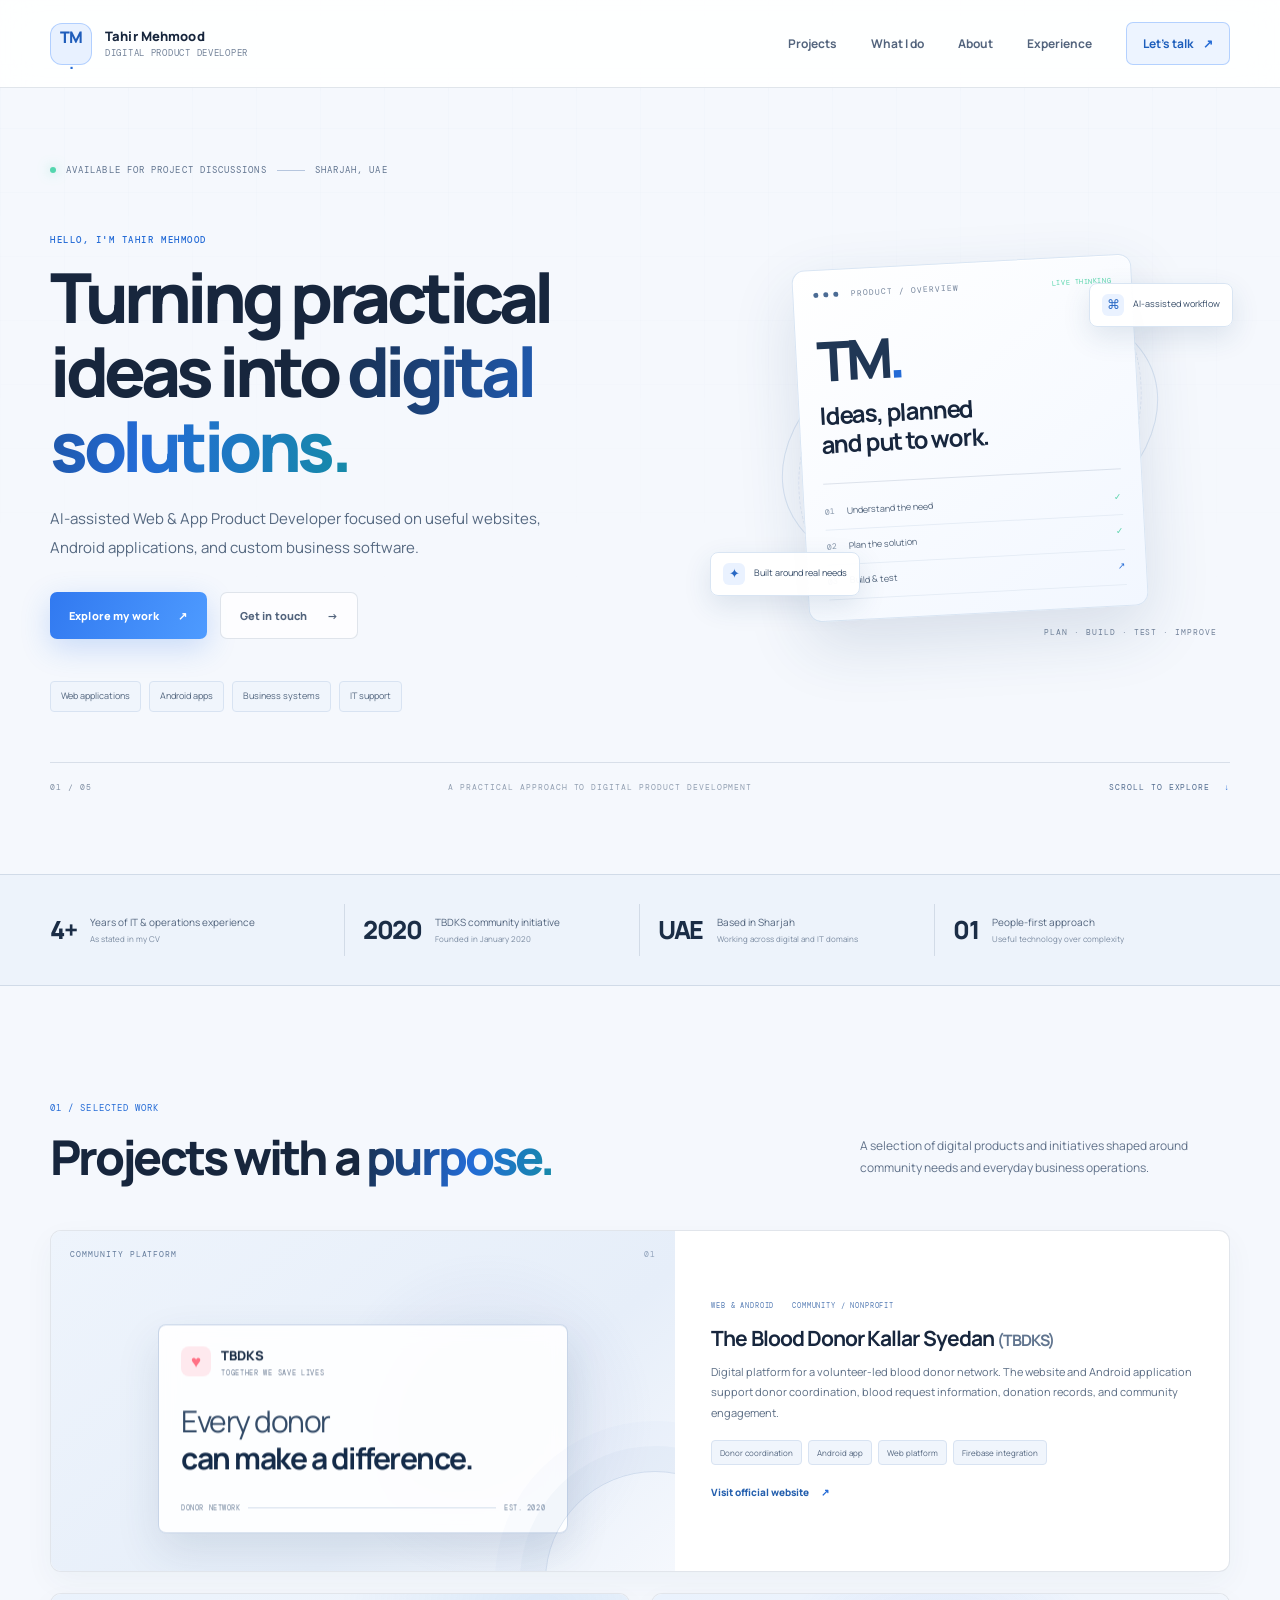
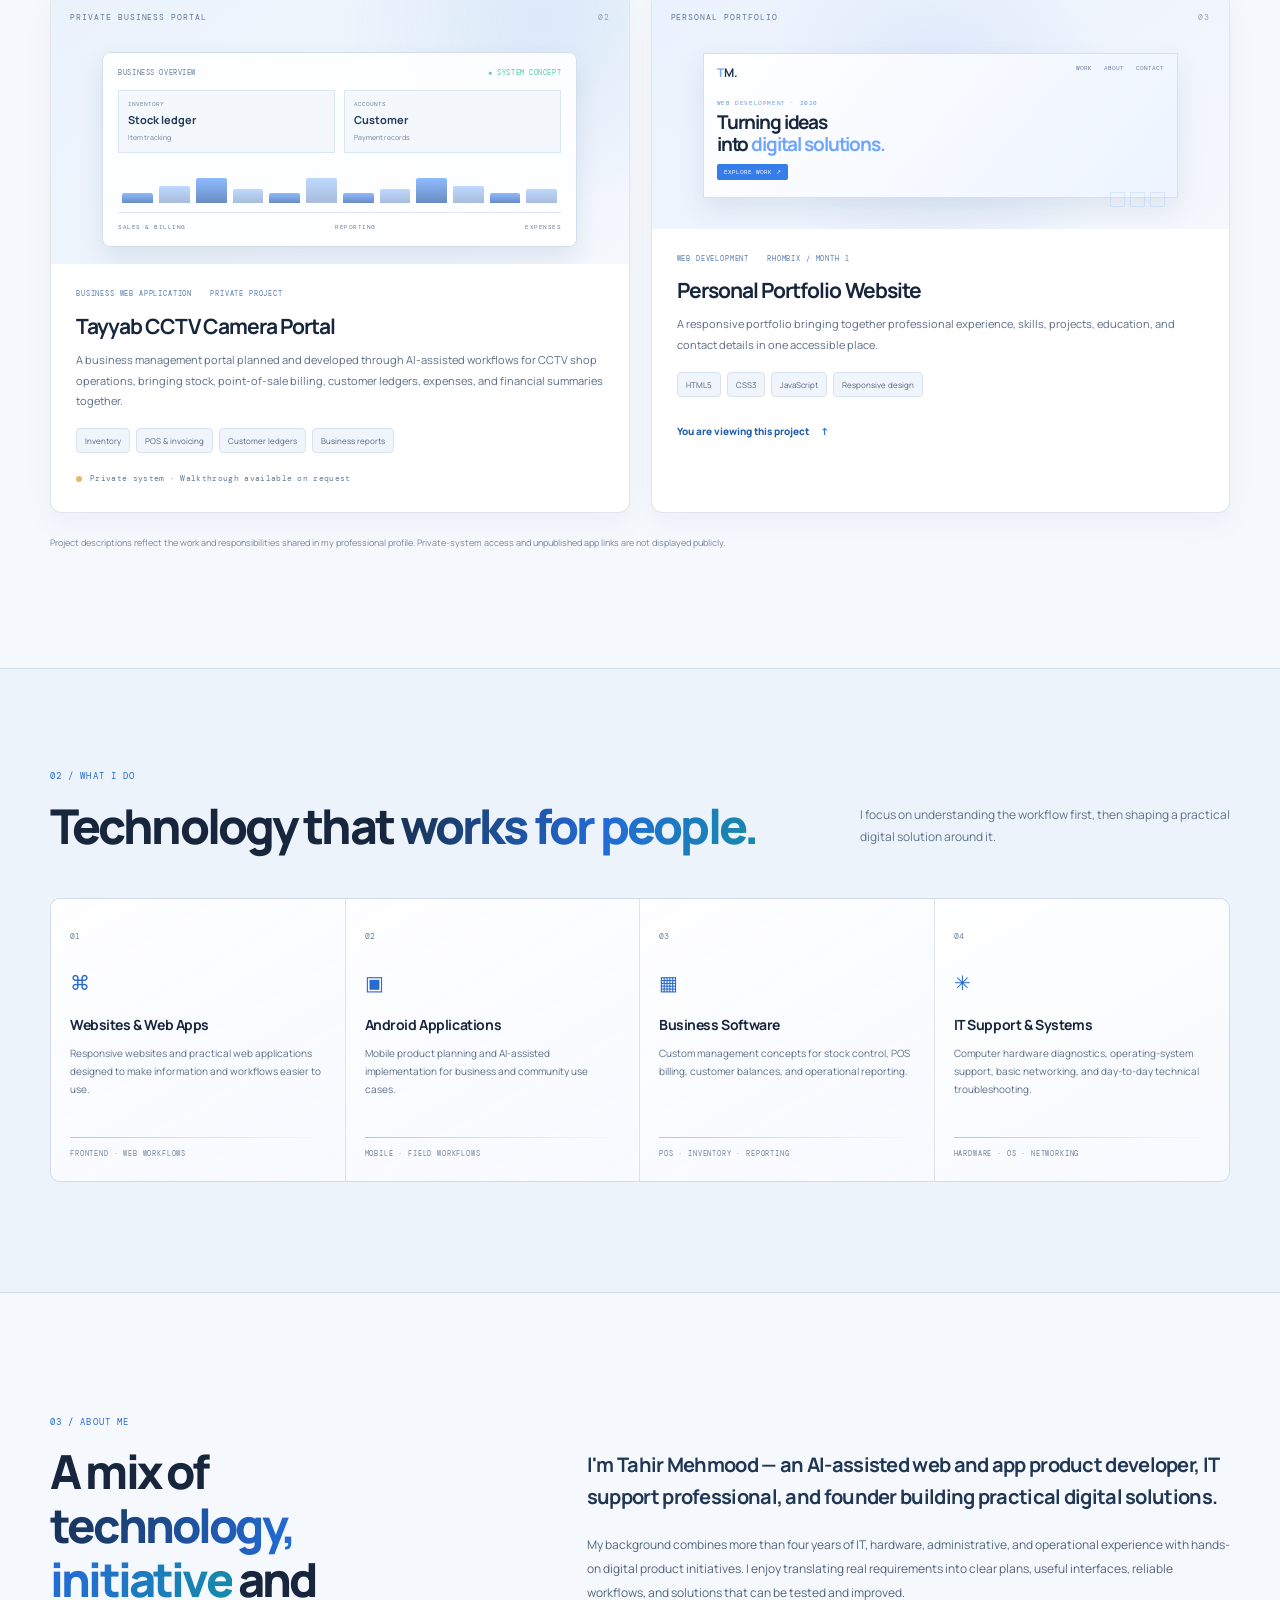
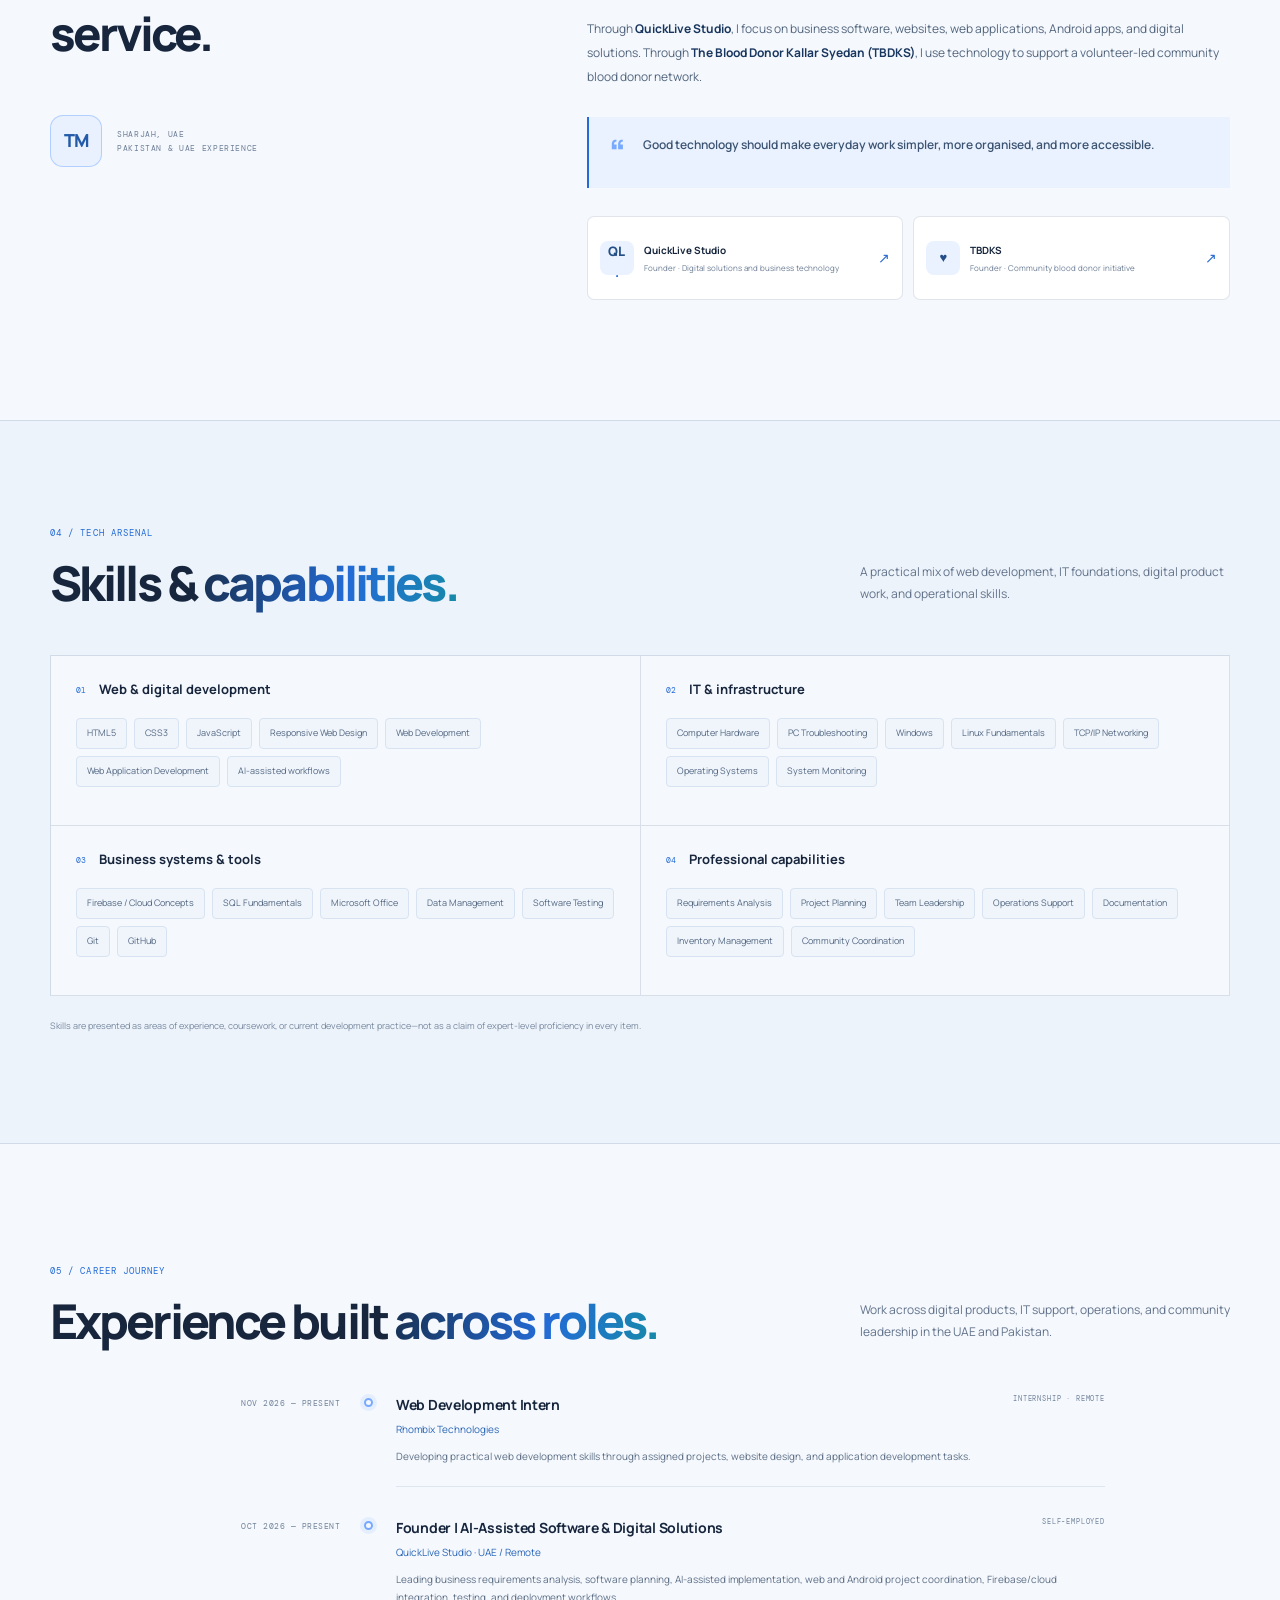
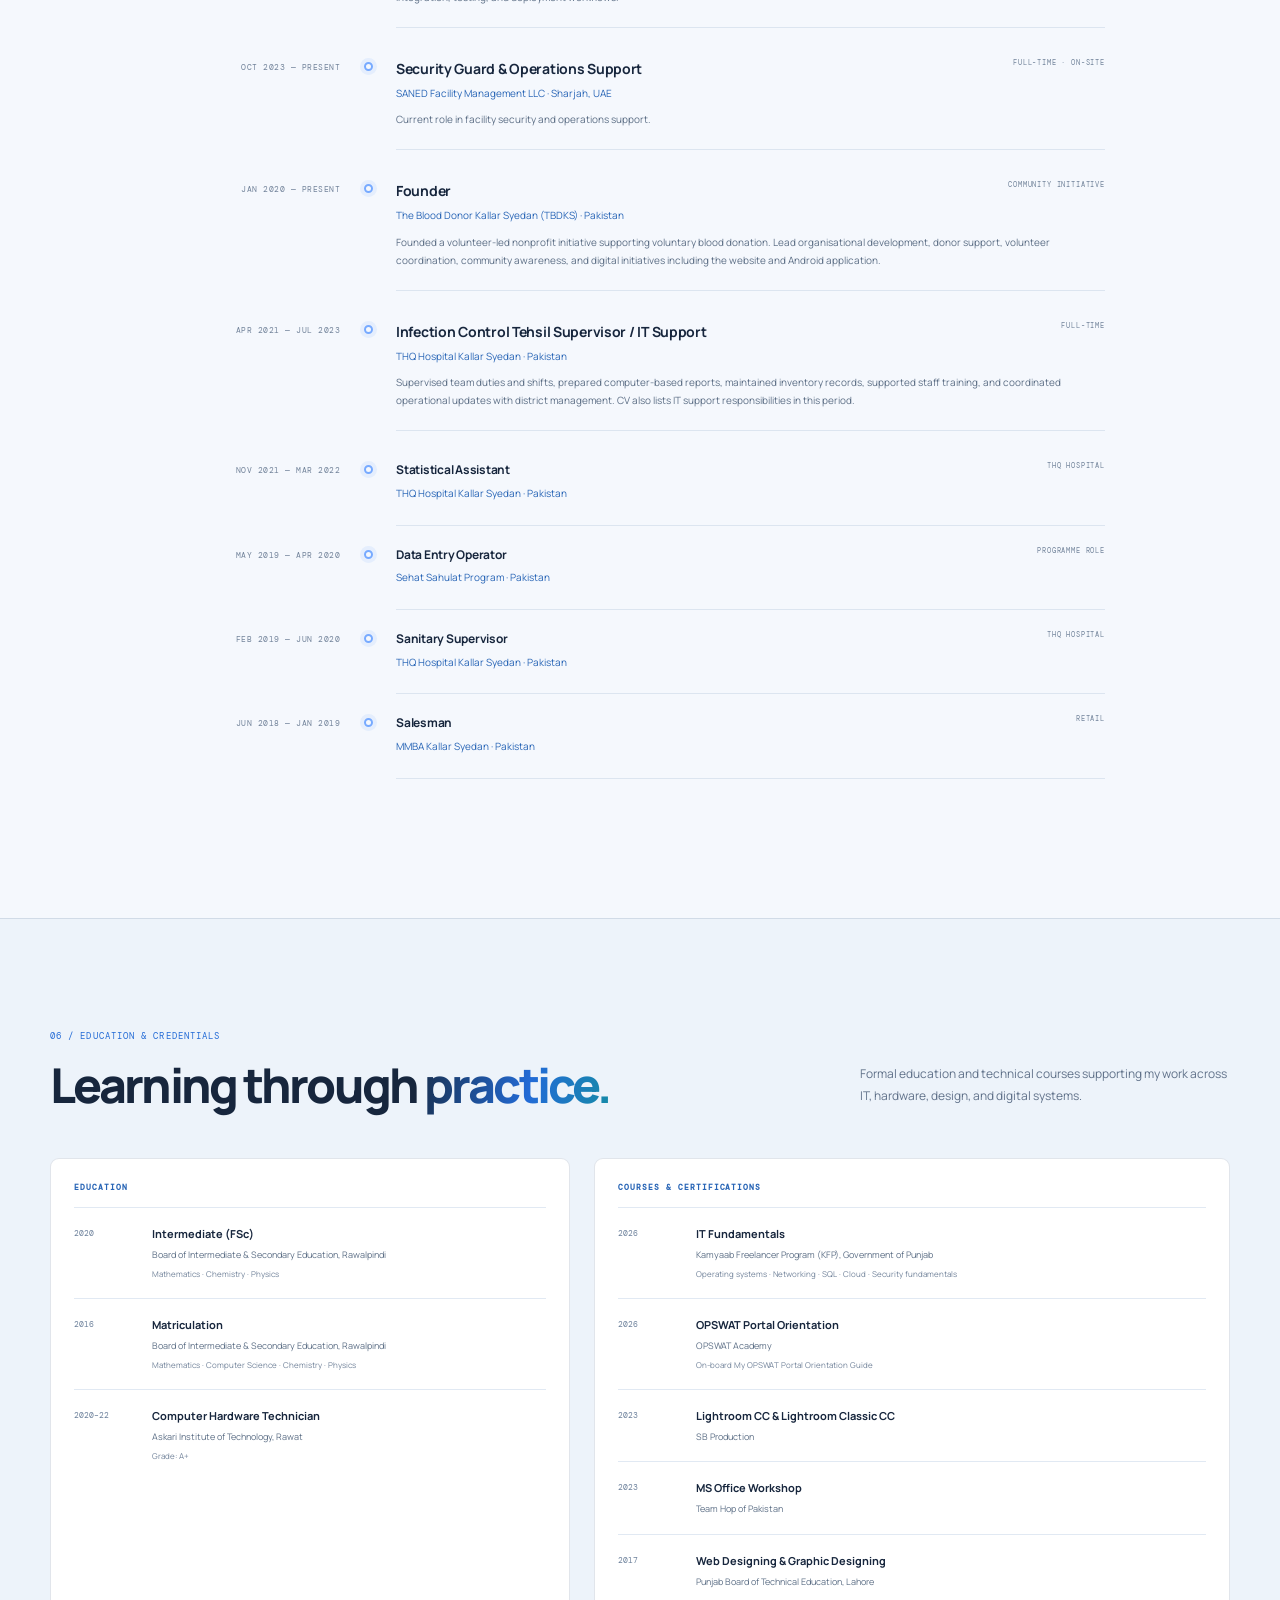
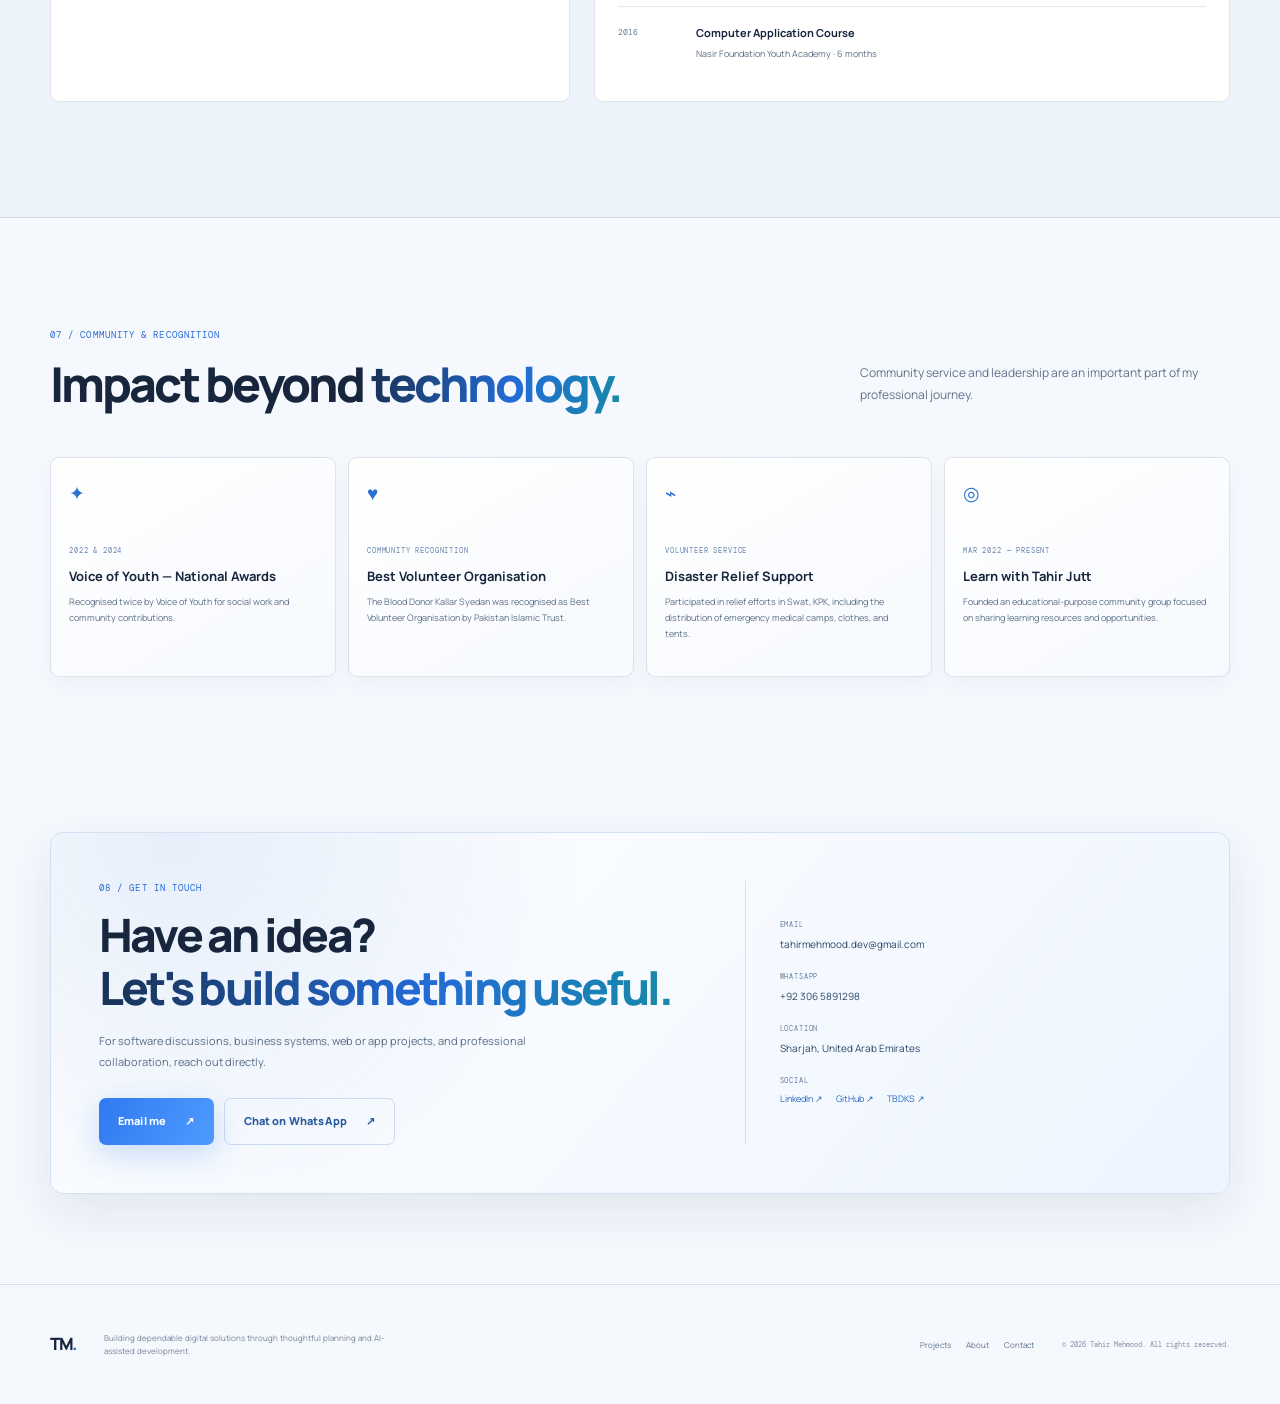
==== Task-1-Personal-Portfolio/index.html @ f1bb03f5 "Add files via upload Add both Web Development internship projects" ====
<!doctype html>
<html lang="en">
<head>
  <meta charset="utf-8">
  <meta name="viewport" content="width=device-width, initial-scale=1">
  <meta name="theme-color" content="#f5f8fd">
  <meta name="description" content="Tahir Mehmood — AI-assisted web and app product developer, IT support specialist, and founder of QuickLive Studio and The Blood Donor Kallar Syedan.">
  <meta property="og:title" content="Tahir Mehmood | Web & App Product Developer">
  <meta property="og:description" content="Practical websites, Android apps, and business software built around real-world needs.">
  <meta property="og:type" content="website">
  <title>Tahir Mehmood | Web & App Product Developer</title>
  <link rel="preconnect" href="https://fonts.googleapis.com">
  <link rel="preconnect" href="https://fonts.gstatic.com" crossorigin>
  <link href="https://fonts.googleapis.com/css2?family=DM+Mono:wght@400;500&family=Manrope:wght@400;500;600;700;800&display=swap" rel="stylesheet">
  <link rel="stylesheet" href="styles.css">
  <script defer src="script.js"></script>
</head>
<body>
  <a class="skip-link" href="#main">Skip to content</a>
  <div class="site-shell">
    <header class="site-header">
      <a class="brand" href="#home" aria-label="Tahir Mehmood home">
        <span class="brand-mark">TM<span>.</span></span>
        <span class="brand-name">Tahir Mehmood<small>Digital Product Developer</small></span>
      </a>
      <button class="menu-toggle" type="button" aria-label="Open navigation" aria-expanded="false" aria-controls="primary-nav">
        <span></span><span></span>
      </button>
      <nav class="primary-nav" id="primary-nav" aria-label="Main navigation">
        <a href="#projects">Projects</a>
        <a href="#services">What I do</a>
        <a href="#about">About</a>
        <a href="#experience">Experience</a>
        <a href="#contact" class="nav-contact">Let's talk <span aria-hidden="true">↗</span></a>
      </nav>
    </header>

    <main id="main">
      <section class="hero section-pad" id="home">
        <div class="hero-copy reveal">
          <div class="eyebrow"><span class="status-dot"></span> AVAILABLE FOR PROJECT DISCUSSIONS <span class="eyebrow-line"></span> SHARJAH, UAE</div>
          <p class="hero-kicker">HELLO, I'M TAHIR MEHMOOD</p>
          <h1>Turning practical ideas into <span class="gradient-text">digital solutions.</span></h1>
          <p class="hero-lead">AI-assisted Web &amp; App Product Developer focused on useful websites, Android applications, and custom business software.</p>
          <div class="hero-actions">
            <a class="button button-primary" href="#projects">Explore my work <span aria-hidden="true">↗</span></a>
            <a class="button button-quiet" href="#contact">Get in touch <span aria-hidden="true">→</span></a>
          </div>
          <div class="hero-tags" aria-label="Areas of work">
            <span>Web applications</span><span>Android apps</span><span>Business systems</span><span>IT support</span>
          </div>
        </div>
        <div class="hero-visual reveal" aria-label="Abstract digital product workflow illustration">
          <div class="visual-orbit orbit-one"></div>
          <div class="visual-orbit orbit-two"></div>
          <div class="visual-glow"></div>
          <div class="visual-card visual-card-main">
            <div class="visual-card-top"><span class="tiny-dot"></span><span class="tiny-dot"></span><span class="tiny-dot"></span><span class="mono-label">PRODUCT / OVERVIEW</span><span class="live-label">LIVE THINKING</span></div>
            <div class="visual-monogram">TM<span>.</span></div>
            <div class="visual-name">Ideas, planned<br>and put to work.</div>
            <div class="visual-rule"></div>
            <div class="workflow-row"><span class="workflow-index">01</span><span>Understand the need</span><span class="workflow-check">✓</span></div>
            <div class="workflow-row"><span class="workflow-index">02</span><span>Plan the solution</span><span class="workflow-check">✓</span></div>
            <div class="workflow-row"><span class="workflow-index">03</span><span>Build &amp; test</span><span class="workflow-arrow">↗</span></div>
          </div>
          <div class="floating-chip chip-top"><span class="chip-icon">⌘</span><span>AI-assisted workflow</span></div>
          <div class="floating-chip chip-bottom"><span class="chip-icon blue-icon">✦</span><span>Built around real needs</span></div>
          <div class="visual-caption mono-label">PLAN · BUILD · TEST · IMPROVE</div>
        </div>
        <div class="hero-bottomline"><span>01 / 05</span><span class="bottomline-center">A PRACTICAL APPROACH TO DIGITAL PRODUCT DEVELOPMENT</span><a href="#about">SCROLL TO EXPLORE <span aria-hidden="true">↓</span></a></div>
      </section>

      <section class="trust-strip" aria-label="Professional focus">
        <div><span class="trust-number">4+</span><span class="trust-copy">Years of IT &amp; operations experience<small>As stated in my CV</small></span></div>
        <div><span class="trust-number">2020</span><span class="trust-copy">TBDKS community initiative<small>Founded in January 2020</small></span></div>
        <div><span class="trust-number">UAE</span><span class="trust-copy">Based in Sharjah<small>Working across digital and IT domains</small></span></div>
        <div><span class="trust-number">01</span><span class="trust-copy">People-first approach<small>Useful technology over complexity</small></span></div>
      </section>

      <section class="section section-pad" id="projects">
        <div class="section-heading reveal">
          <div><p class="section-index">01 / SELECTED WORK</p><h2>Projects with a <span class="gradient-text">purpose.</span></h2></div>
          <p class="section-intro">A selection of digital products and initiatives shaped around community needs and everyday business operations.</p>
        </div>
        <div class="project-grid">
          <article class="project-card project-feature reveal">
            <div class="project-art art-blood">
              <div class="art-top"><span class="art-label">COMMUNITY PLATFORM</span><span class="art-number">01</span></div>
              <div class="blood-ui">
                <div class="blood-ui-brand"><span class="blood-symbol">♥</span><span>TBDKS<small>TOGETHER WE SAVE LIVES</small></span></div>
                <div class="blood-ui-title">Every donor<br><b>can make a difference.</b></div>
                <div class="blood-ui-bottom"><span>DONOR NETWORK</span><span class="blood-line"></span><span>EST. 2020</span></div>
              </div>
              <div class="art-orb"></div>
            </div>
            <div class="project-info">
              <div class="project-meta"><span>WEB &amp; ANDROID</span><span>COMMUNITY / NONPROFIT</span></div>
              <h3>The Blood Donor Kallar Syedan <span class="project-acronym">(TBDKS)</span></h3>
              <p>Digital platform for a volunteer-led blood donor network. The website and Android application support donor coordination, blood request information, donation records, and community engagement.</p>
              <div class="project-tags"><span>Donor coordination</span><span>Android app</span><span>Web platform</span><span>Firebase integration</span></div>
              <a class="text-link" href="https://tbdks.com" target="_blank" rel="noopener noreferrer">Visit official website <span aria-hidden="true">↗</span></a>
            </div>
          </article>

          <article class="project-card reveal">
            <div class="project-art art-cctv">
              <div class="art-top"><span class="art-label">PRIVATE BUSINESS PORTAL</span><span class="art-number">02</span></div>
              <div class="dashboard-mock">
                <div class="dash-head"><span>BUSINESS OVERVIEW</span><span class="dash-live">● SYSTEM CONCEPT</span></div>
                <div class="dash-stats"><div><small>INVENTORY</small><b>Stock ledger</b><span>Item tracking</span></div><div><small>ACCOUNTS</small><b>Customer</b><span>Payment records</span></div></div>
                <div class="dash-bars"><i></i><i></i><i></i><i></i><i></i><i></i><i></i><i></i><i></i><i></i><i></i><i></i></div>
                <div class="dash-foot"><span>SALES &amp; BILLING</span><span>REPORTING</span><span>EXPENSES</span></div>
              </div>
            </div>
            <div class="project-info">
              <div class="project-meta"><span>BUSINESS WEB APPLICATION</span><span>PRIVATE PROJECT</span></div>
              <h3>Tayyab CCTV Camera Portal</h3>
              <p>A business management portal planned and developed through AI-assisted workflows for CCTV shop operations, bringing stock, point-of-sale billing, customer ledgers, expenses, and financial summaries together.</p>
              <div class="project-tags"><span>Inventory</span><span>POS &amp; invoicing</span><span>Customer ledgers</span><span>Business reports</span></div>
              <span class="private-note"><span class="private-dot"></span> Private system · Walkthrough available on request</span>
            </div>
          </article>

          <article class="project-card reveal">
            <div class="project-art art-portfolio">
              <div class="art-top"><span class="art-label">PERSONAL PORTFOLIO</span><span class="art-number">03</span></div>
              <div class="portfolio-preview">
                <div class="preview-nav"><span class="preview-logo">TM.</span><span>WORK&nbsp;&nbsp; ABOUT&nbsp;&nbsp; CONTACT</span></div>
                <div class="preview-copy"><small>WEB DEVELOPMENT · 2026</small><b>Turning ideas<br>into <em>digital solutions.</em></b><span class="preview-button">EXPLORE WORK ↗</span></div>
                <div class="preview-grid"><i></i><i></i><i></i></div>
              </div>
            </div>
            <div class="project-info">
              <div class="project-meta"><span>WEB DEVELOPMENT</span><span>RHOMBIX / MONTH 1</span></div>
              <h3>Personal Portfolio Website</h3>
              <p>A responsive portfolio bringing together professional experience, skills, projects, education, and contact details in one accessible place.</p>
              <div class="project-tags"><span>HTML5</span><span>CSS3</span><span>JavaScript</span><span>Responsive design</span></div>
              <a class="text-link" href="#home">You are viewing this project <span aria-hidden="true">↑</span></a>
            </div>
          </article>
        </div>
        <p class="section-footnote">Project descriptions reflect the work and responsibilities shared in my professional profile. Private-system access and unpublished app links are not displayed publicly.</p>
      </section>

      <section class="services-section section-pad" id="services">
        <div class="section-heading reveal">
          <div><p class="section-index">02 / WHAT I DO</p><h2>Technology that <span class="gradient-text">works for people.</span></h2></div>
          <p class="section-intro">I focus on understanding the workflow first, then shaping a practical digital solution around it.</p>
        </div>
        <div class="services-grid">
          <article class="service-card reveal"><span class="service-no">01</span><div class="service-icon">⌘</div><h3>Websites &amp; Web Apps</h3><p>Responsive websites and practical web applications designed to make information and workflows easier to use.</p><div class="service-line"></div><span class="service-foot">FRONTEND · WEB WORKFLOWS</span></article>
          <article class="service-card reveal"><span class="service-no">02</span><div class="service-icon">▣</div><h3>Android Applications</h3><p>Mobile product planning and AI-assisted implementation for business and community use cases.</p><div class="service-line"></div><span class="service-foot">MOBILE · FIELD WORKFLOWS</span></article>
          <article class="service-card reveal"><span class="service-no">03</span><div class="service-icon">▦</div><h3>Business Software</h3><p>Custom management concepts for stock control, POS billing, customer balances, and operational reporting.</p><div class="service-line"></div><span class="service-foot">POS · INVENTORY · REPORTING</span></article>
          <article class="service-card reveal"><span class="service-no">04</span><div class="service-icon">✳</div><h3>IT Support &amp; Systems</h3><p>Computer hardware diagnostics, operating-system support, basic networking, and day-to-day technical troubleshooting.</p><div class="service-line"></div><span class="service-foot">HARDWARE · OS · NETWORKING</span></article>
        </div>
      </section>

      <section class="about-section section-pad" id="about">
        <div class="about-layout">
          <div class="about-sticky reveal"><p class="section-index">03 / ABOUT ME</p><h2>A mix of <span class="gradient-text">technology, initiative</span> and service.</h2><div class="about-stamp"><span>TM</span><small>SHARJAH, UAE<br>PAKISTAN &amp; UAE EXPERIENCE</small></div></div>
          <div class="about-content reveal">
            <p class="about-lead">I'm Tahir Mehmood — an AI-assisted web and app product developer, IT support professional, and founder building practical digital solutions.</p>
            <p>My background combines more than four years of IT, hardware, administrative, and operational experience with hands-on digital product initiatives. I enjoy translating real requirements into clear plans, useful interfaces, reliable workflows, and solutions that can be tested and improved.</p>
            <p>Through <strong>QuickLive Studio</strong>, I focus on business software, websites, web applications, Android apps, and digital solutions. Through <strong>The Blood Donor Kallar Syedan (TBDKS)</strong>, I use technology to support a volunteer-led community blood donor network.</p>
            <div class="about-callout"><span class="callout-mark">“</span><p>Good technology should make everyday work simpler, more organised, and more accessible.</p></div>
            <div class="founder-grid">
              <div class="founder-card"><div class="founder-symbol">QL<span>.</span></div><div><h3>QuickLive Studio</h3><p>Founder · Digital solutions and business technology</p></div><a href="#contact" aria-label="Discuss a QuickLive Studio project">↗</a></div>
              <div class="founder-card"><div class="founder-symbol heart-symbol">♥</div><div><h3>TBDKS</h3><p>Founder · Community blood donor initiative</p></div><a href="https://tbdks.com" target="_blank" rel="noopener noreferrer" aria-label="Visit TBDKS website">↗</a></div>
            </div>
          </div>
        </div>
      </section>

      <section class="skills-section section-pad" id="skills">
        <div class="section-heading reveal"><div><p class="section-index">04 / TECH ARSENAL</p><h2>Skills &amp; <span class="gradient-text">capabilities.</span></h2></div><p class="section-intro">A practical mix of web development, IT foundations, digital product work, and operational skills.</p></div>
        <div class="skills-layout">
          <div class="skill-group reveal"><div class="skill-group-head"><span>01</span><h3>Web &amp; digital development</h3></div><div class="skill-pills"><span>HTML5</span><span>CSS3</span><span>JavaScript</span><span>Responsive Web Design</span><span>Web Development</span><span>Web Application Development</span><span>AI-assisted workflows</span></div></div>
          <div class="skill-group reveal"><div class="skill-group-head"><span>02</span><h3>IT &amp; infrastructure</h3></div><div class="skill-pills"><span>Computer Hardware</span><span>PC Troubleshooting</span><span>Windows</span><span>Linux Fundamentals</span><span>TCP/IP Networking</span><span>Operating Systems</span><span>System Monitoring</span></div></div>
          <div class="skill-group reveal"><div class="skill-group-head"><span>03</span><h3>Business systems &amp; tools</h3></div><div class="skill-pills"><span>Firebase / Cloud Concepts</span><span>SQL Fundamentals</span><span>Microsoft Office</span><span>Data Management</span><span>Software Testing</span><span>Git</span><span>GitHub</span></div></div>
          <div class="skill-group reveal"><div class="skill-group-head"><span>04</span><h3>Professional capabilities</h3></div><div class="skill-pills"><span>Requirements Analysis</span><span>Project Planning</span><span>Team Leadership</span><span>Operations Support</span><span>Documentation</span><span>Inventory Management</span><span>Community Coordination</span></div></div>
        </div>
        <p class="section-footnote">Skills are presented as areas of experience, coursework, or current development practice—not as a claim of expert-level proficiency in every item.</p>
      </section>

      <section class="experience-section section-pad" id="experience">
        <div class="section-heading reveal"><div><p class="section-index">05 / CAREER JOURNEY</p><h2>Experience built <span class="gradient-text">across roles.</span></h2></div><p class="section-intro">Work across digital products, IT support, operations, and community leadership in the UAE and Pakistan.</p></div>
        <div class="timeline">
          <article class="timeline-item reveal"><div class="timeline-date">NOV 2026 — PRESENT</div><div class="timeline-marker"></div><div class="timeline-body"><div class="timeline-top"><h3>Web Development Intern</h3><span class="timeline-type">INTERNSHIP · REMOTE</span></div><p class="timeline-org">Rhombix Technologies</p><p>Developing practical web development skills through assigned projects, website design, and application development tasks.</p></div></article>
          <article class="timeline-item reveal"><div class="timeline-date">OCT 2026 — PRESENT</div><div class="timeline-marker"></div><div class="timeline-body"><div class="timeline-top"><h3>Founder | AI-Assisted Software &amp; Digital Solutions</h3><span class="timeline-type">SELF-EMPLOYED</span></div><p class="timeline-org">QuickLive Studio · UAE / Remote</p><p>Leading business requirements analysis, software planning, AI-assisted implementation, web and Android project coordination, Firebase/cloud integration, testing, and deployment workflows.</p></div></article>
          <article class="timeline-item reveal"><div class="timeline-date">OCT 2023 — PRESENT</div><div class="timeline-marker"></div><div class="timeline-body"><div class="timeline-top"><h3>Security Guard &amp; Operations Support</h3><span class="timeline-type">FULL-TIME · ON-SITE</span></div><p class="timeline-org">SANED Facility Management LLC · Sharjah, UAE</p><p>Current role in facility security and operations support.</p></div></article>
          <article class="timeline-item reveal"><div class="timeline-date">JAN 2020 — PRESENT</div><div class="timeline-marker"></div><div class="timeline-body"><div class="timeline-top"><h3>Founder</h3><span class="timeline-type">COMMUNITY INITIATIVE</span></div><p class="timeline-org">The Blood Donor Kallar Syedan (TBDKS) · Pakistan</p><p>Founded a volunteer-led nonprofit initiative supporting voluntary blood donation. Lead organisational development, donor support, volunteer coordination, community awareness, and digital initiatives including the website and Android application.</p></div></article>
          <article class="timeline-item reveal"><div class="timeline-date">APR 2021 — JUL 2023</div><div class="timeline-marker"></div><div class="timeline-body"><div class="timeline-top"><h3>Infection Control Tehsil Supervisor / IT Support</h3><span class="timeline-type">FULL-TIME</span></div><p class="timeline-org">THQ Hospital Kallar Syedan · Pakistan</p><p>Supervised team duties and shifts, prepared computer-based reports, maintained inventory records, supported staff training, and coordinated operational updates with district management. CV also lists IT support responsibilities in this period.</p></div></article>
          <article class="timeline-item compact-item reveal"><div class="timeline-date">NOV 2021 — MAR 2022</div><div class="timeline-marker"></div><div class="timeline-body"><div class="timeline-top"><h3>Statistical Assistant</h3><span class="timeline-type">THQ HOSPITAL</span></div><p class="timeline-org">THQ Hospital Kallar Syedan · Pakistan</p></div></article>
          <article class="timeline-item compact-item reveal"><div class="timeline-date">MAY 2019 — APR 2020</div><div class="timeline-marker"></div><div class="timeline-body"><div class="timeline-top"><h3>Data Entry Operator</h3><span class="timeline-type">PROGRAMME ROLE</span></div><p class="timeline-org">Sehat Sahulat Program · Pakistan</p></div></article>
          <article class="timeline-item compact-item reveal"><div class="timeline-date">FEB 2019 — JUN 2020</div><div class="timeline-marker"></div><div class="timeline-body"><div class="timeline-top"><h3>Sanitary Supervisor</h3><span class="timeline-type">THQ HOSPITAL</span></div><p class="timeline-org">THQ Hospital Kallar Syedan · Pakistan</p></div></article>
          <article class="timeline-item compact-item reveal"><div class="timeline-date">JUN 2018 — JAN 2019</div><div class="timeline-marker"></div><div class="timeline-body"><div class="timeline-top"><h3>Salesman</h3><span class="timeline-type">RETAIL</span></div><p class="timeline-org">MMBA Kallar Syedan · Pakistan</p></div></article>
        </div>
      </section>

      <section class="education-section section-pad" id="education">
        <div class="section-heading reveal"><div><p class="section-index">06 / EDUCATION &amp; CREDENTIALS</p><h2>Learning through <span class="gradient-text">practice.</span></h2></div><p class="section-intro">Formal education and technical courses supporting my work across IT, hardware, design, and digital systems.</p></div>
        <div class="education-grid">
          <div class="education-column reveal"><h3 class="column-label">EDUCATION</h3>
            <article class="education-card"><span class="edu-year">2020</span><div><h4>Intermediate (FSc)</h4><p>Board of Intermediate &amp; Secondary Education, Rawalpindi</p><small>Mathematics · Chemistry · Physics</small></div></article>
            <article class="education-card"><span class="edu-year">2016</span><div><h4>Matriculation</h4><p>Board of Intermediate &amp; Secondary Education, Rawalpindi</p><small>Mathematics · Computer Science · Chemistry · Physics</small></div></article>
            <article class="education-card"><span class="edu-year">2020–22</span><div><h4>Computer Hardware Technician</h4><p>Askari Institute of Technology, Rawat</p><small>Grade: A+</small></div></article>
          </div>
          <div class="education-column reveal"><h3 class="column-label">COURSES &amp; CERTIFICATIONS</h3>
            <article class="education-card"><span class="edu-year">2026</span><div><h4>IT Fundamentals</h4><p>Kamyaab Freelancer Program (KFP), Government of Punjab</p><small>Operating systems · Networking · SQL · Cloud · Security fundamentals</small></div></article>
            <article class="education-card"><span class="edu-year">2026</span><div><h4>OPSWAT Portal Orientation</h4><p>OPSWAT Academy</p><small>On-board My OPSWAT Portal Orientation Guide</small></div></article>
            <article class="education-card"><span class="edu-year">2023</span><div><h4>Lightroom CC &amp; Lightroom Classic CC</h4><p>SB Production</p></div></article>
            <article class="education-card"><span class="edu-year">2023</span><div><h4>MS Office Workshop</h4><p>Team Hop of Pakistan</p></div></article>
            <article class="education-card"><span class="edu-year">2017</span><div><h4>Web Designing &amp; Graphic Designing</h4><p>Punjab Board of Technical Education, Lahore</p></div></article>
            <article class="education-card"><span class="edu-year">2016</span><div><h4>Computer Application Course</h4><p>Nasir Foundation Youth Academy · 6 months</p></div></article>
          </div>
        </div>
      </section>

      <section class="impact-section section-pad" id="impact">
        <div class="section-heading reveal"><div><p class="section-index">07 / COMMUNITY &amp; RECOGNITION</p><h2>Impact beyond <span class="gradient-text">technology.</span></h2></div><p class="section-intro">Community service and leadership are an important part of my professional journey.</p></div>
        <div class="impact-grid">
          <article class="impact-card reveal"><span class="impact-icon">✦</span><span class="impact-year">2022 &amp; 2024</span><h3>Voice of Youth — National Awards</h3><p>Recognised twice by Voice of Youth for social work and community contributions.</p></article>
          <article class="impact-card reveal"><span class="impact-icon">♥</span><span class="impact-year">COMMUNITY RECOGNITION</span><h3>Best Volunteer Organisation</h3><p>The Blood Donor Kallar Syedan was recognised as Best Volunteer Organisation by Pakistan Islamic Trust.</p></article>
          <article class="impact-card reveal"><span class="impact-icon">⌁</span><span class="impact-year">VOLUNTEER SERVICE</span><h3>Disaster Relief Support</h3><p>Participated in relief efforts in Swat, KPK, including the distribution of emergency medical camps, clothes, and tents.</p></article>
          <article class="impact-card reveal"><span class="impact-icon">◎</span><span class="impact-year">MAR 2022 — PRESENT</span><h3>Learn with Tahir Jutt</h3><p>Founded an educational-purpose community group focused on sharing learning resources and opportunities.</p></article>
        </div>
      </section>

      <section class="contact-section section-pad" id="contact">
        <div class="contact-panel reveal">
          <div class="contact-main"><p class="section-index">08 / GET IN TOUCH</p><h2>Have an idea?<br><span class="gradient-text">Let's build something useful.</span></h2><p>For software discussions, business systems, web or app projects, and professional collaboration, reach out directly.</p><div class="contact-actions"><a class="button button-primary" href="mailto:tahirmehmood.dev@gmail.com">Email me <span aria-hidden="true">↗</span></a><a class="button button-outline" href="https://wa.me/923065891298" target="_blank" rel="noopener noreferrer">Chat on WhatsApp <span aria-hidden="true">↗</span></a></div></div>
          <div class="contact-details"><div class="contact-detail"><span class="detail-label">EMAIL</span><a href="mailto:tahirmehmood.dev@gmail.com">tahirmehmood.dev@gmail.com</a></div><div class="contact-detail"><span class="detail-label">WHATSAPP</span><a href="https://wa.me/923065891298" target="_blank" rel="noopener noreferrer">+92 306 5891298</a></div><div class="contact-detail"><span class="detail-label">LOCATION</span><span>Sharjah, United Arab Emirates</span></div><div class="contact-detail"><span class="detail-label">SOCIAL</span><div class="social-links"><a href="https://www.linkedin.com/in/tahirmehmooddev/" target="_blank" rel="noopener noreferrer">LinkedIn ↗</a><a href="https://github.com/tahirmehmooddev" target="_blank" rel="noopener noreferrer">GitHub ↗</a><a href="https://tbdks.com" target="_blank" rel="noopener noreferrer">TBDKS ↗</a></div></div></div>
        </div>
      </section>
    </main>

    <footer class="site-footer"><a class="footer-brand" href="#home">TM<span>.</span></a><p>Building dependable digital solutions through thoughtful planning and AI-assisted development.</p><div class="footer-links"><a href="#projects">Projects</a><a href="#about">About</a><a href="#contact">Contact</a></div><span class="footer-copy">© <span id="current-year">2026</span> Tahir Mehmood. All rights reserved.</span></footer>
  </div>
</body>
</html>
---- Task-1-Personal-Portfolio/styles.css ----
:root {
  --bg: #080d18;
  --bg-soft: #0c1322;
  --surface: #101a2b;
  --surface-2: #121f34;
  --line: rgba(157, 180, 216, .13);
  --text: #edf3ff;
  --muted: #9aa9c1;
  --muted-2: #70819d;
  --blue: #5d9bff;
  --blue-2: #2874f0;
  --cyan: #69d7f1;
  --font: 'Manrope', 'Segoe UI', sans-serif;
  --mono: 'DM Mono', Consolas, monospace;
  --max: 1180px;
}
* { box-sizing: border-box; }
html { scroll-behavior: smooth; scroll-padding-top: 95px; }
body { margin: 0; color: var(--text); background: var(--bg); font-family: var(--font); line-height: 1.65; -webkit-font-smoothing: antialiased; }
body::before { content: ""; position: fixed; inset: 0; z-index: -1; pointer-events: none; opacity: .19; background-image: linear-gradient(rgba(115,145,190,.055) 1px, transparent 1px), linear-gradient(90deg, rgba(115,145,190,.055) 1px, transparent 1px); background-size: 64px 64px; mask-image: linear-gradient(to bottom, #000, transparent 75%); }
a { color: inherit; text-decoration: none; }
button { font: inherit; }
.site-shell { overflow: hidden; }
.section-pad, .site-header, .site-footer { padding-left: max(28px, calc((100vw - var(--max)) / 2)); padding-right: max(28px, calc((100vw - var(--max)) / 2)); }
.skip-link { position: absolute; top: -60px; left: 20px; z-index: 100; background: var(--blue); color: white; padding: 10px 14px; border-radius: 8px; }
.skip-link:focus { top: 12px; }
.site-header { min-height: 88px; display: flex; justify-content: space-between; align-items: center; border-bottom: 1px solid var(--line); position: relative; z-index: 10; background: rgba(8,13,24,.82); backdrop-filter: blur(18px); }
.brand { display: flex; align-items: center; gap: 13px; }
.brand-mark { width: 42px; height: 42px; border: 1px solid rgba(93,155,255,.4); background: rgba(53,117,225,.1); display: grid; place-items: center; border-radius: 12px; font-weight: 800; letter-spacing: -1.2px; font-size: 16px; color: white; }
.brand-mark span, .footer-brand span, .founder-symbol span { color: var(--blue); }
.brand-name { font-size: 13px; font-weight: 800; letter-spacing: .01em; line-height: 1.25; }
.brand-name small { display: block; margin-top: 4px; font-family: var(--mono); font-size: 9px; color: var(--muted-2); font-weight: 400; letter-spacing: .08em; text-transform: uppercase; }
.primary-nav { display: flex; align-items: center; gap: 34px; color: #aab8cd; font-size: 12px; font-weight: 700; }
.primary-nav a { transition: color .2s ease; }
.primary-nav a:hover, .footer-links a:hover { color: white; }
.nav-contact { padding: 11px 16px; border: 1px solid rgba(93,155,255,.4); border-radius: 7px; color: #dce9ff !important; background: rgba(47,112,225,.09); }
.nav-contact span { color: var(--blue); margin-left: 8px; }
.menu-toggle { display: none; border: 1px solid var(--line); color: white; background: var(--surface); border-radius: 8px; width: 42px; height: 42px; align-items: center; justify-content: center; flex-direction: column; gap: 5px; cursor: pointer; }
.menu-toggle span { width: 17px; height: 1.5px; background: #d7e5fa; }
.hero { min-height: 670px; display: grid; grid-template-columns: 1.08fr .92fr; align-items: center; gap: 50px; padding-top: 75px; padding-bottom: 80px; position: relative; }
.hero-copy { max-width: 650px; position: relative; z-index: 2; }
.eyebrow, .section-index, .mono-label, .project-meta, .art-label, .art-number, .service-foot, .column-label, .detail-label, .timeline-type, .timeline-date, .hero-kicker, .hero-bottomline, .private-note, .impact-year { font-family: var(--mono); font-size: 9px; letter-spacing: .12em; }
.eyebrow { color: #91a7c7; display: flex; align-items: center; gap: 10px; flex-wrap: wrap; }
.status-dot, .tiny-dot { width: 6px; height: 6px; border-radius: 50%; background: #53d6ae; box-shadow: 0 0 12px rgba(83,214,174,.6); }
.eyebrow-line { width: 28px; height: 1px; background: rgba(140,165,203,.35); }
.hero-kicker { margin: 55px 0 12px; color: var(--blue); font-weight: 500; letter-spacing: .17em; }
h1, h2, h3, h4, p { margin-top: 0; }
h1 { max-width: 650px; margin-bottom: 22px; font-size: clamp(42px, 5.4vw, 69px); line-height: 1.08; font-weight: 800; letter-spacing: -.065em; }
.gradient-text { background: linear-gradient(100deg, #f1f6ff 3%, #75aaff 52%, #63d1ee 100%); -webkit-background-clip: text; background-clip: text; color: transparent; }
.hero-lead { max-width: 515px; font-size: 15px; line-height: 1.9; color: #9dacbf; }
.hero-actions { display: flex; align-items: center; gap: 13px; margin-top: 30px; flex-wrap: wrap; }
.button { display: inline-flex; min-height: 47px; align-items: center; justify-content: center; gap: 19px; padding: 0 19px; border-radius: 7px; font-size: 11px; font-weight: 800; letter-spacing: .015em; transition: transform .2s ease, box-shadow .2s ease, background .2s ease; }
.button:hover { transform: translateY(-2px); }
.button-primary { background: linear-gradient(115deg, #3179f0, #4e9bff); color: white; box-shadow: 0 9px 30px rgba(42,112,232,.22); }
.button-primary:hover { box-shadow: 0 12px 34px rgba(42,112,232,.35); }
.button-quiet { color: #b5c3d8; border: 1px solid var(--line); }
.button-outline { border: 1px solid rgba(113,157,223,.33); color: #d5e3f9; }
.hero-tags { display: flex; flex-wrap: wrap; gap: 8px; margin-top: 42px; }
.hero-tags span, .project-tags span, .skill-pills span { border: 1px solid rgba(137,164,207,.16); background: rgba(18,31,51,.58); color: #9cadc7; font-size: 9px; padding: 7px 10px; border-radius: 4px; }
.hero-visual { height: 440px; position: relative; display: grid; place-items: center; }
.visual-glow { position: absolute; width: 360px; height: 360px; border-radius: 50%; background: radial-gradient(circle, rgba(47,112,225,.22), rgba(36,83,158,.07) 47%, transparent 70%); filter: blur(8px); }
.visual-orbit { position: absolute; border: 1px solid rgba(95,146,223,.15); border-radius: 50%; transform: rotate(-20deg); }
.orbit-one { width: 390px; height: 250px; }
.orbit-two { width: 300px; height: 390px; transform: rotate(42deg); border-style: dashed; border-color: rgba(95,146,223,.11); }
.visual-card { position: relative; z-index: 2; }
.visual-card-main { width: min(340px, 82vw); padding: 18px 20px 20px; border: 1px solid rgba(132,169,223,.23); border-radius: 13px; background: linear-gradient(145deg, rgba(20,35,58,.97), rgba(10,19,34,.98)); box-shadow: 0 28px 80px rgba(0,0,0,.43), inset 0 1px rgba(255,255,255,.04); transform: rotate(-3deg); }
.visual-card-top { display: flex; align-items: center; gap: 5px; }
.tiny-dot { width: 5px; height: 5px; background: #4b6b94; box-shadow: none; }
.mono-label { color: #7186a6; font-size: 8px; letter-spacing: .12em; }
.visual-card-top .mono-label { margin-left: 8px; }
.live-label { margin-left: auto; font-family: var(--mono); font-size: 7px; color: #59d6ac; letter-spacing: .08em; }
.visual-monogram { margin-top: 32px; font-size: 55px; letter-spacing: -.09em; font-weight: 800; line-height: 1; color: #e7f0ff; }
.visual-monogram span { color: var(--blue); }
.visual-name { margin-top: 12px; font-size: 24px; line-height: 1.22; letter-spacing: -.05em; font-weight: 700; }
.visual-rule { height: 1px; margin: 24px 0 11px; background: var(--line); }
.workflow-row { height: 35px; display: flex; align-items: center; gap: 12px; border-bottom: 1px solid rgba(157,180,216,.08); color: #aab9d0; font-size: 9px; }
.workflow-index { color: #607593; font-family: var(--mono); font-size: 8px; }
.workflow-check, .workflow-arrow { margin-left: auto; color: #5fd5ae; }
.workflow-arrow { color: var(--blue); }
.floating-chip { display: flex; align-items: center; gap: 9px; padding: 10px 12px; border: 1px solid rgba(127,161,212,.22); background: rgba(12,23,40,.93); color: #b8c9e1; border-radius: 8px; box-shadow: 0 12px 34px rgba(0,0,0,.28); font-size: 9px; position: absolute; z-index: 3; }
.chip-top { top: 65px; right: -3px; }
.chip-bottom { bottom: 62px; left: 0; }
.chip-icon { display: grid; place-items: center; width: 22px; height: 22px; border-radius: 6px; background: rgba(91,150,244,.15); color: #82b4ff; font-size: 13px; }
.blue-icon { color: #75d9f2; }
.visual-caption { position: absolute; right: 13px; bottom: 18px; }
.hero-bottomline { grid-column: 1 / -1; display: flex; justify-content: space-between; align-items: center; border-top: 1px solid var(--line); padding-top: 18px; color: #61748f; font-size: 8px; }
.bottomline-center { color: #51627c; }
.hero-bottomline a { color: #8ba5c9; }
.hero-bottomline a span { color: var(--blue); margin-left: 8px; }
.trust-strip { display: grid; grid-template-columns: repeat(4, 1fr); padding: 29px max(28px, calc((100vw - var(--max)) / 2)); background: rgba(14,23,38,.82); border-top: 1px solid var(--line); border-bottom: 1px solid var(--line); }
.trust-strip > div { display: flex; align-items: center; gap: 14px; padding: 5px 18px; border-right: 1px solid var(--line); }
.trust-strip > div:first-child { padding-left: 0; }
.trust-strip > div:last-child { border: 0; }
.trust-number { color: #eaf2ff; font-size: 25px; font-weight: 800; letter-spacing: -.06em; }
.trust-copy { color: #b0bfd4; font-size: 10px; line-height: 1.45; }
.trust-copy small { display: block; color: #657891; font-size: 8px; margin-top: 4px; }
.section { padding-top: 115px; padding-bottom: 118px; }
.section-heading { display: flex; align-items: end; justify-content: space-between; gap: 35px; margin-bottom: 45px; }
.section-index { margin-bottom: 14px; color: var(--blue); }
h2 { margin-bottom: 0; font-size: clamp(32px, 4vw, 48px); line-height: 1.15; letter-spacing: -.06em; font-weight: 800; }
.section-intro { max-width: 370px; margin-bottom: 5px; color: #899bb5; font-size: 12px; line-height: 1.85; }
.project-grid { display: grid; grid-template-columns: 1fr 1fr; gap: 21px; }
.project-card { border: 1px solid var(--line); border-radius: 11px; background: linear-gradient(150deg, rgba(15,26,44,.95), rgba(10,17,30,.95)); overflow: hidden; transition: transform .25s ease, border-color .25s ease; }
.project-card:hover { transform: translateY(-4px); border-color: rgba(93,155,255,.35); }
.project-feature { grid-column: 1 / -1; display: grid; grid-template-columns: 1.06fr .94fr; }
.project-art { min-height: 235px; position: relative; overflow: hidden; padding: 17px 19px; background: #0d1d32; }
.project-feature .project-art { min-height: 340px; }
.art-top { display: flex; justify-content: space-between; align-items: center; position: relative; z-index: 2; }
.art-label, .art-number { color: #8ba5c9; font-size: 8px; }
.art-number { color: rgba(171,197,232,.48); }
.art-blood { background: radial-gradient(circle at 70% 55%, rgba(73,91,170,.28), transparent 35%), linear-gradient(140deg, #101f38, #111b2e 65%, #1a233a); }
.blood-ui { position: absolute; left: 50%; top: 54%; width: 68%; max-width: 410px; transform: translate(-50%,-43%); padding: 20px 22px; border: 1px solid rgba(255,255,255,.12); border-radius: 8px; background: rgba(14,25,44,.75); box-shadow: 0 22px 55px rgba(0,0,0,.22); backdrop-filter: blur(10px); }
.blood-ui-brand { display: flex; align-items: center; gap: 10px; color: #edf3ff; font-weight: 800; font-size: 13px; }
.blood-symbol { display: grid; place-items: center; width: 30px; height: 30px; color: #ff7185; background: rgba(255,92,122,.13); border-radius: 8px; font-size: 17px; }
.blood-ui-brand small { display: block; margin-top: 1px; color: #8193b1; font: 7px var(--mono); letter-spacing: .1em; }
.blood-ui-title { margin-top: 25px; font-size: clamp(20px, 3vw, 30px); line-height: 1.25; letter-spacing: -.05em; color: #dce8fa; }
.blood-ui-title b { color: white; }
.blood-ui-bottom { display: flex; align-items: center; gap: 8px; margin-top: 26px; color: #7e92b1; font: 7px var(--mono); letter-spacing: .08em; }
.blood-line { flex: 1; height: 1px; background: rgba(142,169,211,.3); }
.art-orb { position: absolute; width: 220px; height: 220px; right: -90px; bottom: -120px; border-radius: 50%; border: 1px solid rgba(115,143,202,.21); box-shadow: 0 0 0 25px rgba(115,143,202,.025), 0 0 0 50px rgba(115,143,202,.02); }
.project-info { padding: 24px 25px 26px; }
.project-feature .project-info { display: flex; flex-direction: column; justify-content: center; padding: 36px; }
.project-meta { display: flex; flex-wrap: wrap; gap: 8px 18px; color: #7096cc; font-size: 7px; }
.project-info h3 { margin: 13px 0 11px; font-size: 21px; letter-spacing: -.045em; line-height: 1.25; }
.project-acronym { color: #89a0c2; font-size: .75em; }
.project-info p { margin-bottom: 17px; color: #8ea0ba; font-size: 11px; line-height: 1.85; }
.project-tags { display: flex; flex-wrap: wrap; gap: 6px; margin-bottom: 19px; }
.project-tags span { padding: 5px 8px; font-size: 8px; background: rgba(97,129,179,.07); }
.text-link { display: inline-flex; align-items: center; gap: 12px; width: fit-content; color: #a9caff; font-size: 10px; font-weight: 800; }
.text-link span { color: var(--blue); }
.art-cctv { background: radial-gradient(circle at 85% 10%, rgba(72,144,225,.2), transparent 37%), linear-gradient(140deg,#101d30,#0c1728); }
.dashboard-mock { margin: 28px auto 0; width: 88%; padding: 15px; border: 1px solid rgba(153,182,224,.2); border-radius: 8px; background: rgba(8,17,31,.75); box-shadow: 0 14px 30px rgba(0,0,0,.25); }
.dash-head, .dash-foot { display: flex; justify-content: space-between; color: #7389aa; font: 7px var(--mono); letter-spacing: .08em; }
.dash-live { color: #53caa4; }
.dash-stats { display: grid; grid-template-columns: 1fr 1fr; gap: 9px; margin-top: 13px; }
.dash-stats div { display: grid; gap: 3px; padding: 9px; border: 1px solid rgba(143,170,210,.11); background: rgba(28,48,74,.34); }
.dash-stats small { color: #6685ab; font: 6px var(--mono); }
.dash-stats b { color: #d9e7fb; font-size: 11px; }
.dash-stats span { color: #71839e; font-size: 7px; }
.dash-bars { height: 50px; display: flex; align-items: end; gap: 6px; padding: 9px 4px; margin: 10px 0; border-bottom: 1px solid rgba(143,170,210,.13); }
.dash-bars i { flex: 1; border-radius: 2px 2px 0 0; height: 35%; background: linear-gradient(#5e9fff,#2a5ba8); opacity: .7; }
.dash-bars i:nth-child(2n) { height: 57%; opacity: .4; }.dash-bars i:nth-child(3n) { height: 83%; }.dash-bars i:nth-child(4n) { height: 45%; }
.dash-foot { font-size: 6px; color: #5c7494; }
.art-portfolio { background: radial-gradient(circle at 50% 50%, rgba(63,119,227,.16), transparent 58%), linear-gradient(145deg,#0c1930,#0c1423); }
.portfolio-preview { width: 88%; height: 145px; margin: 29px auto 0; border: 1px solid rgba(149,181,228,.22); background: linear-gradient(130deg,rgba(19,35,59,.95),rgba(8,17,31,.96)); padding: 10px 13px; box-shadow: 0 15px 32px rgba(0,0,0,.2); }
.preview-nav { display: flex; justify-content: space-between; color: #7890b4; font: 6px var(--mono); }
.preview-logo { color: #e3edff; font: 700 12px var(--font); }.preview-logo::first-letter { color: #72aaff; }
.preview-copy { margin-top: 18px; display: grid; gap: 5px; }
.preview-copy small { color: #6899df; font: 6px var(--mono); letter-spacing: .1em; }
.preview-copy b { font-size: 19px; line-height: 1.15; letter-spacing: -.06em; }
.preview-copy em { color: #6fa5ff; font-style: normal; }
.preview-button { margin-top: 4px; padding: 4px 7px; width: fit-content; border-radius: 2px; background: #347deb; color: white; font: 6px var(--mono); }
.preview-grid { position: absolute; display: flex; gap: 5px; right: 11%; bottom: 22px; }.preview-grid i { width: 15px; height: 15px; border: 1px solid rgba(114,167,255,.2); }
.private-note { display: flex; align-items: center; gap: 8px; color: #8395ae; font-size: 8px; letter-spacing: .04em; text-transform: none; }
.private-dot { width: 6px; height: 6px; border-radius: 50%; background: #e5b96a; }
.section-footnote { margin: 22px 0 0; color: #61738f; font-size: 9px; line-height: 1.7; }
.services-section { padding-top: 100px; padding-bottom: 110px; background: #0b1220; border-top: 1px solid var(--line); border-bottom: 1px solid var(--line); }
.services-grid { display: grid; grid-template-columns: repeat(4,1fr); border: 1px solid var(--line); border-radius: 10px; overflow: hidden; }
.service-card { min-height: 265px; padding: 21px 19px; border-right: 1px solid var(--line); position: relative; background: linear-gradient(150deg,rgba(19,31,51,.42),rgba(10,17,30,.25)); }
.service-card:last-child { border: 0; }
.service-no { color: #617a9d; font: 8px var(--mono); }
.service-icon { margin-top: 20px; color: #83b5ff; font-size: 20px; }
.service-card h3 { margin: 14px 0 8px; font-size: 14px; letter-spacing: -.03em; }
.service-card p { min-height: 77px; margin-bottom: 16px; color: #8395af; font-size: 10px; line-height: 1.8; }
.service-line { height: 1px; background: linear-gradient(90deg,rgba(93,155,255,.55),transparent); }
.service-foot { display: block; margin-top: 10px; color: #647c9d; font-size: 7px; }
.about-section { padding-top: 122px; padding-bottom: 120px; }
.about-layout { display: grid; grid-template-columns: .82fr 1.18fr; gap: 90px; }
.about-sticky { align-self: start; position: sticky; top: 120px; }
.about-sticky h2 { max-width: 390px; font-size: clamp(33px,4vw,47px); }
.about-stamp { display: flex; align-items: center; gap: 15px; margin-top: 55px; }
.about-stamp > span { display: grid; place-items: center; width: 52px; height: 52px; border-radius: 13px; border: 1px solid rgba(93,155,255,.4); background: rgba(56,120,224,.1); font-weight: 800; font-size: 18px; letter-spacing: -.08em; }
.about-stamp small { color: #7488a7; font: 8px/1.8 var(--mono); letter-spacing: .08em; }
.about-content { padding-top: 34px; }
.about-content > p { color: #91a1ba; font-size: 12px; line-height: 2; }
.about-content .about-lead { color: #e0eaff; font-size: 20px; font-weight: 700; line-height: 1.6; letter-spacing: -.035em; }
.about-content strong { color: #d8e6fb; }
.about-callout { display: flex; gap: 17px; padding: 18px 20px; margin: 28px 0; border-left: 2px solid var(--blue); background: rgba(46,95,166,.09); }
.callout-mark { color: #78aaff; font-size: 35px; line-height: 1; font-weight: 800; }
.about-callout p { margin: 0; color: #c6d5eb; font-size: 12px; font-weight: 600; }
.founder-grid { display: grid; grid-template-columns: 1fr 1fr; gap: 10px; }
.founder-card { min-height: 84px; display: flex; align-items: center; gap: 10px; padding: 12px; border: 1px solid var(--line); border-radius: 7px; background: rgba(17,28,47,.56); }
.founder-symbol { width: 34px; height: 34px; display: grid; place-items: center; flex: none; border-radius: 8px; background: rgba(73,136,232,.13); color: #e3efff; font-size: 13px; font-weight: 800; }
.heart-symbol { color: #ff8091; }
.founder-card h3 { margin: 0 0 3px; font-size: 10px; }
.founder-card p { margin: 0; color: #7386a1; font-size: 8px; line-height: 1.5; }
.founder-card > a { margin-left: auto; color: #79aaff; font-size: 14px; }
.skills-section { background: #0b1220; border-top: 1px solid var(--line); border-bottom: 1px solid var(--line); padding-top: 105px; padding-bottom: 110px; }
.skills-layout { display: grid; grid-template-columns: 1fr 1fr; border-top: 1px solid var(--line); border-left: 1px solid var(--line); }
.skill-group { min-height: 170px; padding: 23px 25px; border-right: 1px solid var(--line); border-bottom: 1px solid var(--line); }
.skill-group-head { display: flex; align-items: center; gap: 13px; margin-bottom: 18px; }
.skill-group-head > span { color: var(--blue); font: 8px var(--mono); }
.skill-group-head h3 { margin: 0; font-size: 13px; }
.skill-pills { display: flex; flex-wrap: wrap; gap: 7px; }
.skill-pills span { font-size: 9px; color: #a8b8d0; }
.experience-section { padding-top: 120px; padding-bottom: 120px; }
.timeline { max-width: 930px; margin: 0 auto; }
.timeline-item { display: grid; grid-template-columns: 165px 18px 1fr; gap: 19px; position: relative; padding-bottom: 29px; }
.timeline-item::before { content: ""; position: absolute; top: 8px; bottom: -1px; left: 192px; width: 1px; background: rgba(123,151,193,.18); }
.timeline-item:last-child::before { display: none; }
.timeline-date { padding-top: 4px; text-align: right; color: #7186a5; font-size: 8px; letter-spacing: .06em; }
.timeline-marker { z-index: 1; width: 9px; height: 9px; margin: 5px auto 0; border: 2px solid #77aaff; border-radius: 50%; background: var(--bg); box-shadow: 0 0 0 4px rgba(93,155,255,.1); }
.timeline-body { padding: 0 0 21px; border-bottom: 1px solid rgba(143,169,208,.11); }
.timeline-top { display: flex; justify-content: space-between; gap: 15px; align-items: start; }
.timeline-top h3 { margin: 0; font-size: 14px; letter-spacing: -.02em; }
.timeline-type { flex: none; color: #6d87aa; font-size: 7px; }
.timeline-org { margin: 5px 0 9px; color: #80a8df; font-size: 10px; }
.timeline-body > p:not(.timeline-org) { max-width: 700px; margin: 0; color: #8496b0; font-size: 10px; line-height: 1.8; }
.compact-item { padding-bottom: 19px; }
.compact-item .timeline-body { padding-bottom: 14px; }
.compact-item .timeline-body h3 { font-size: 12px; }
.education-section { background: #0b1220; border-top: 1px solid var(--line); border-bottom: 1px solid var(--line); padding-top: 110px; padding-bottom: 115px; }
.education-grid { display: grid; grid-template-columns: .9fr 1.1fr; gap: 24px; }
.education-column { border: 1px solid var(--line); border-radius: 9px; padding: 22px 23px; background: rgba(15,26,43,.65); }
.column-label { margin: 0 0 13px; color: #78a9ef; font-size: 8px; }
.education-card { display: grid; grid-template-columns: 65px 1fr; gap: 13px; padding: 17px 0; border-top: 1px solid rgba(143,169,208,.1); }
.edu-year { padding-top: 3px; color: #7a91b2; font: 8px var(--mono); }
.education-card h4 { margin: 0 0 4px; font-size: 11px; }
.education-card p { margin: 0; color: #93a3ba; font-size: 9px; line-height: 1.7; }
.education-card small { display: block; margin-top: 5px; color: #647b9b; font-size: 8px; line-height: 1.7; }
.impact-section { padding-top: 110px; padding-bottom: 115px; }
.impact-grid { display: grid; grid-template-columns: repeat(4,1fr); gap: 12px; }
.impact-card { min-height: 220px; padding: 20px 18px; border: 1px solid var(--line); border-radius: 9px; background: linear-gradient(150deg,rgba(17,29,48,.85),rgba(11,18,31,.75)); }
.impact-icon { display: block; color: #7eaff8; font-size: 19px; margin-bottom: 25px; }
.impact-year { color: #7395c4; font-size: 7px; }
.impact-card h3 { margin: 8px 0 8px; font-size: 13px; line-height: 1.35; }
.impact-card p { margin: 0; color: #8294ad; font-size: 9px; line-height: 1.8; }
.contact-section { padding-top: 40px; padding-bottom: 90px; }
.contact-panel { display: grid; grid-template-columns: 1.15fr .85fr; gap: 55px; border: 1px solid rgba(93,155,255,.25); border-radius: 13px; padding: 48px; background: radial-gradient(circle at 10% 0%,rgba(44,103,192,.17),transparent 37%), linear-gradient(130deg,#111f35,#0b1424); box-shadow: 0 24px 65px rgba(0,0,0,.18); }
.contact-main h2 { margin: 0 0 16px; font-size: clamp(32px,4vw,46px); }
.contact-main > p:not(.section-index) { max-width: 500px; color: #8ea1bd; font-size: 11px; line-height: 1.9; }
.contact-actions { display: flex; gap: 10px; flex-wrap: wrap; margin-top: 25px; }
.contact-details { display: flex; flex-direction: column; justify-content: center; gap: 19px; padding-left: 34px; border-left: 1px solid var(--line); }
.contact-detail { display: grid; gap: 5px; }
.detail-label { color: #6e88ad; font-size: 7px; }
.contact-detail > a, .contact-detail > span:not(.detail-label) { color: #c6d6ed; font-size: 10px; }
.social-links { display: flex; flex-wrap: wrap; gap: 13px; }
.social-links a { color: #8db7f2; font-size: 9px; }
.site-footer { min-height: 120px; display: grid; grid-template-columns: auto 1fr auto auto; align-items: center; gap: 28px; border-top: 1px solid var(--line); }
.footer-brand { font-size: 17px; font-weight: 800; letter-spacing: -.08em; }
.site-footer p { max-width: 310px; margin: 0; color: #687d9b; font-size: 8px; line-height: 1.7; }
.footer-links { display: flex; gap: 15px; color: #8da0bc; font-size: 8px; }
.footer-copy { color: #526783; font: 7px var(--mono); white-space: nowrap; }
.reveal { opacity: 0; transform: translateY(18px); transition: opacity .65s ease, transform .65s ease; }
.reveal.is-visible { opacity: 1; transform: translateY(0); }
@media (prefers-reduced-motion: reduce) { *, *::before, *::after { scroll-behavior: auto !important; transition-duration: .01ms !important; animation-duration: .01ms !important; } .reveal { opacity: 1; transform: none; } }
@media (max-width: 1000px) {
  .primary-nav { gap: 20px; }
  .hero { gap: 20px; }
  .services-grid { grid-template-columns: repeat(2,1fr); }
  .service-card:nth-child(2) { border-right: 0; }
  .service-card:nth-child(-n+2) { border-bottom: 1px solid var(--line); }
  .impact-grid { grid-template-columns: repeat(2,1fr); }
  .about-layout { gap: 50px; }
  .site-footer { grid-template-columns: auto 1fr auto; }
  .footer-copy { grid-column: 2 / -1; justify-self: end; margin-top: -25px; }
}
@media (max-width: 760px) {
  .section-pad, .site-header, .site-footer { padding-left: 22px; padding-right: 22px; }
  .site-header { min-height: 74px; }
  .menu-toggle { display: flex; }
  .primary-nav { display: none; position: absolute; top: 73px; left: 0; right: 0; padding: 18px 22px 22px; background: rgba(9,15,27,.98); border-bottom: 1px solid var(--line); flex-direction: column; align-items: stretch; gap: 0; }
  .primary-nav.is-open { display: flex; }
  .primary-nav a { padding: 12px 0; border-bottom: 1px solid rgba(143,169,208,.09); }
  .primary-nav .nav-contact { margin-top: 10px; text-align: center; border: 1px solid rgba(93,155,255,.35); padding: 12px; }
  .hero { min-height: auto; grid-template-columns: 1fr; padding-top: 62px; padding-bottom: 32px; gap: 0; }
  .hero-kicker { margin-top: 35px; }
  h1 { max-width: 600px; font-size: clamp(41px, 11vw, 62px); }
  .hero-lead { font-size: 13px; }
  .hero-visual { height: 390px; margin-top: 28px; }
  .hero-bottomline { margin-top: 20px; gap: 10px; font-size: 7px; }
  .bottomline-center { display: none; }
  .trust-strip { grid-template-columns: 1fr 1fr; padding: 19px 22px; gap: 0; }
  .trust-strip > div { padding: 12px 10px; border-right: 0; }
  .trust-strip > div:nth-child(odd) { border-right: 1px solid var(--line); padding-left: 0; }
  .trust-strip > div:nth-child(-n+2) { border-bottom: 1px solid var(--line); }
  .trust-number { font-size: 21px; }
  .trust-copy { font-size: 9px; }
  .section, .services-section, .about-section, .skills-section, .experience-section, .education-section, .impact-section { padding-top: 78px; padding-bottom: 82px; }
  .section-heading { display: block; margin-bottom: 30px; }
  .section-intro { margin-top: 15px; max-width: 520px; }
  .project-feature { grid-template-columns: 1fr; }
  .project-feature .project-art { min-height: 275px; }
  .project-feature .project-info { padding: 25px; }
  .project-grid { grid-template-columns: 1fr; }
  .services-grid { grid-template-columns: 1fr 1fr; }
  .service-card { min-height: 250px; padding: 18px 14px; }
  .service-card:nth-child(2) { border-right: 0; }
  .service-card:nth-child(3) { border-bottom: 0; }
  .service-card:nth-child(4) { border-bottom: 0; border-right: 0; }
  .service-card p { min-height: 95px; }
  .about-layout { grid-template-columns: 1fr; gap: 25px; }
  .about-sticky { position: static; }
  .about-stamp { margin-top: 25px; }
  .about-content { padding-top: 0; }
  .about-content .about-lead { font-size: 18px; }
  .skills-layout { grid-template-columns: 1fr; }
  .skill-group { min-height: 0; padding: 20px 17px; }
  .timeline-item { grid-template-columns: 1fr 13px; gap: 11px; padding-bottom: 23px; }
  .timeline-date { grid-column: 1; text-align: left; padding: 0; }
  .timeline-marker { grid-column: 2; grid-row: 1 / span 2; margin: 3px auto 0; }
  .timeline-body { grid-column: 1; grid-row: 2; padding-bottom: 17px; }
  .timeline-item::before { left: auto; right: 5px; top: 10px; bottom: -1px; }
  .timeline-top { display: block; }
  .timeline-type { display: block; margin-top: 5px; }
  .education-grid { grid-template-columns: 1fr; }
  .education-column { padding: 18px; }
  .impact-grid { grid-template-columns: 1fr 1fr; gap: 9px; }
  .impact-card { min-height: 210px; padding: 16px 13px; }
  .contact-section { padding-top: 20px; padding-bottom: 60px; }
  .contact-panel { grid-template-columns: 1fr; padding: 25px 20px; gap: 32px; }
  .contact-details { padding: 25px 0 0; border-left: 0; border-top: 1px solid var(--line); }
  .site-footer { grid-template-columns: auto 1fr; gap: 12px 20px; padding-top: 25px; padding-bottom: 25px; }
  .site-footer p { max-width: none; }
  .footer-links { grid-column: 1 / -1; }
  .footer-copy { grid-column: 1 / -1; justify-self: start; margin-top: 0; }
}
@media (max-width: 420px) {
  .section-pad, .site-header, .site-footer { padding-left: 17px; padding-right: 17px; }
  .brand-name { font-size: 12px; }
  .hero-tags { gap: 6px; }
  .hero-tags span { font-size: 8px; }
  .hero-visual { height: 340px; }
  .orbit-one { width: 310px; height: 210px; }
  .orbit-two { width: 240px; height: 310px; }
  .visual-card-main { width: 286px; }
  .chip-top { right: -3px; top: 31px; }
  .chip-bottom { left: -2px; bottom: 32px; }
  .floating-chip { font-size: 8px; padding: 7px 9px; }
  .visual-caption { right: 0; bottom: 3px; }
  .trust-strip { padding-left: 17px; padding-right: 17px; }
  .trust-strip > div { gap: 9px; }
  .trust-number { font-size: 18px; }
  .trust-copy { font-size: 8px; }
  .project-feature .project-art { min-height: 245px; }
  .blood-ui { width: 78%; padding: 16px; }
  .blood-ui-title { font-size: 22px; }
  .project-info, .project-feature .project-info { padding: 20px; }
  .services-grid { grid-template-columns: 1fr; }
  .service-card { min-height: 0; border-right: 0; border-bottom: 1px solid var(--line) !important; padding: 19px; }
  .service-card:last-child { border-bottom: 0 !important; }
  .service-card p { min-height: 0; }
  .founder-grid { grid-template-columns: 1fr; }
  .impact-grid { grid-template-columns: 1fr; }
  .impact-card { min-height: 0; }
  .impact-icon { margin-bottom: 14px; }
  .education-card { grid-template-columns: 53px 1fr; }
  .contact-actions .button { width: 100%; }
}


/* =========================
   LIGHT THEME — RHOMBIX SUBMISSION
   ========================= */
:root {
  color-scheme: light;
  --bg: #f5f8fd;
  --bg-soft: #edf3fb;
  --surface: #ffffff;
  --surface-2: #f7faff;
  --line: rgba(28, 58, 101, .13);
  --text: #17263d;
  --muted: #52647d;
  --muted-2: #74849a;
  --blue: #246bd6;
  --blue-2: #1859bd;
  --cyan: #168aa8;
}
body { color: var(--text); background: var(--bg); }
body::before {
  opacity: .42;
  background-image: linear-gradient(rgba(49,94,153,.045) 1px, transparent 1px), linear-gradient(90deg, rgba(49,94,153,.045) 1px, transparent 1px);
}
.site-header { background: rgba(255,255,255,.88); }
.brand-mark { color: #1f5dbb; background: #e8f1ff; }
.primary-nav { color: #53647d; }
.primary-nav a:hover, .footer-links a:hover { color: #174f9f; }
.nav-contact { color: #1d5ebc !important; background: #edf4ff; }
.menu-toggle { color: #243750; background: #fff; }
.menu-toggle span { background: #314762; }
.eyebrow { color: #61748f; }
.eyebrow-line { background: rgba(63,103,160,.34); }
.gradient-text { background-image: linear-gradient(100deg, #19345a 4%, #236bd6 57%, #168aa8 100%); }
.hero-lead { color: #566981; }
.button-quiet { color: #53647d; background: rgba(255,255,255,.75); }
.button-outline { color: #275b9f; }
.hero-tags span, .project-tags span, .skill-pills span { border-color: #d8e3f2; background: #f0f5fc; color: #52657e; }
.visual-glow { background: radial-gradient(circle, rgba(60,130,220,.16), rgba(60,130,220,.045) 47%, transparent 70%); }
.visual-orbit { border-color: rgba(62,112,180,.17); }
.orbit-two { border-color: rgba(62,112,180,.12); }
.visual-card-main { border-color: #d9e5f3; background: linear-gradient(145deg, #ffffff, #f2f7ff); box-shadow: 0 24px 65px rgba(34,69,115,.14), inset 0 1px #fff; }
.mono-label { color: #73839a; }
.visual-monogram { color: #203755; }
.workflow-row { border-color: #e6edf6; color: #52647b; }
.workflow-index { color: #8494a8; }
.floating-chip { border-color: #d9e5f3; background: rgba(255,255,255,.96); color: #344a66; box-shadow: 0 10px 28px rgba(36,70,115,.12); }
.chip-icon { background: #eaf2ff; color: #2868c4; }
.hero-bottomline { color: #8190a4; }
.bottomline-center { color: #93a0b2; }
.hero-bottomline a { color: #526c8f; }
.trust-strip { background: #edf3fb; }
.trust-number { color: #1b2d46; }
.trust-copy { color: #52647d; }
.trust-copy small { color: #7b8ba1; }
.section-intro { color: #61728a; }
.project-card { background: #fff; box-shadow: 0 10px 30px rgba(32,62,101,.045); }
.project-card:hover { border-color: rgba(36,107,214,.38); }
.project-art { background: #eaf1fa; }
.art-blood { background: radial-gradient(circle at 70% 55%, rgba(73,91,170,.10), transparent 35%), linear-gradient(140deg, #eef4fc, #e6eef9 65%, #f5f8fd); }
.art-label { color: #627a9a; }
.art-number { color: rgba(50,79,119,.48); }
.blood-ui { border-color: rgba(185,202,225,.8); background: rgba(255,255,255,.91); box-shadow: 0 18px 44px rgba(32,62,101,.12); }
.blood-ui-brand { color: #1d3049; }
.blood-ui-brand small { color: #73839a; }
.blood-ui-title { color: #334b68; }
.blood-ui-title b { color: #142b49; }
.blood-ui-bottom { color: #7789a1; }
.blood-line { background: #d3deec; }
.art-orb { border-color: rgba(75,119,179,.18); box-shadow: 0 0 0 25px rgba(75,119,179,.035), 0 0 0 50px rgba(75,119,179,.02); }
.project-meta { color: #557cb4; }
.project-acronym { color: #61758f; }
.project-info p { color: #5b6d84; }
.text-link { color: #245fae; }
.art-cctv { background: radial-gradient(circle at 85% 10%, rgba(72,144,225,.13), transparent 37%), linear-gradient(140deg,#eaf2fc,#f5f8fd); }
.dashboard-mock { border-color: #d3dfed; background: rgba(255,255,255,.9); box-shadow: 0 12px 26px rgba(37,71,117,.11); }
.dash-head, .dash-foot { color: #6b7d96; }
.dash-stats div { border-color: #dce6f2; background: #f4f7fc; }
.dash-stats small, .dash-stats span { color: #70839c; }
.dash-stats b { color: #243b59; }
.dash-bars { border-color: #dce5f0; }
.art-portfolio { background: radial-gradient(circle at 50% 50%, rgba(63,119,227,.12), transparent 58%), linear-gradient(145deg,#eaf2fd,#f5f8fd); }
.portfolio-preview { border-color: #d4e1f2; background: linear-gradient(130deg,#fff,#edf4ff); box-shadow: 0 12px 26px rgba(37,71,117,.10); }
.preview-nav { color: #647b99; }
.preview-logo { color: #203653; }
.private-note { color: #697d98; }
.section-footnote { color: #7788a0; }
.services-section, .skills-section, .education-section { background: #edf3fa; }
.service-card { background: linear-gradient(150deg,rgba(255,255,255,.95),rgba(247,250,255,.92)); }
.service-no, .service-foot { color: #71839a; }
.service-icon { color: #286bd0; }
.service-card p { color: #5d6f87; }
.about-stamp > span { background: #e9f1ff; color: #245ba9; }
.about-stamp small { color: #6f8098; }
.about-content > p { color: #52657d; }
.about-content .about-lead { color: #203653; }
.about-content strong { color: #18365e; }
.about-callout { background: #eaf2ff; }
.about-callout p { color: #3c5472; }
.founder-card { background: #fff; }
.founder-symbol { background: #eaf2ff; color: #244e86; }
.founder-card p { color: #6b7d94; }
.founder-card > a { color: #286bd0; }
.skill-group { background: rgba(255,255,255,.42); }
.skill-pills span { color: #536781; }
.timeline-date { color: #72839a; }
.timeline-item::before, .timeline-body { border-color: #dce5f0; background-color: transparent; }
.timeline-type { color: #71839a; }
.timeline-org { color: #2865b6; }
.timeline-body > p:not(.timeline-org) { color: #5d6f86; }
.timeline-marker { background: #f5f8fd; }
.education-column { background: #fff; }
.column-label { color: #2865b6; }
.education-card { border-color: #e1e9f3; }
.edu-year { color: #6c809b; }
.education-card p { color: #5d6f86; }
.education-card small { color: #73849b; }
.impact-card { background: linear-gradient(150deg,#fff,#f6f9fe); box-shadow: 0 8px 22px rgba(32,62,101,.04); }
.impact-icon { color: #2e70cf; }
.impact-year { color: #6683aa; }
.impact-card p { color: #5d6f86; }
.contact-panel { border-color: #d3e1f4; background: radial-gradient(circle at 10% 0%,rgba(69,130,218,.12),transparent 37%), linear-gradient(130deg,#fff,#eef5ff); box-shadow: 0 18px 48px rgba(32,62,101,.09); }
.contact-main > p:not(.section-index) { color: #596d86; }
.detail-label { color: #6c82a0; }
.contact-detail > a, .contact-detail > span:not(.detail-label) { color: #294665; }
.social-links a { color: #2868be; }
.site-footer p { color: #74849a; }
.footer-links { color: #5e718b; }
.footer-copy { color: #8795a8; }
@media (max-width: 760px) {
  .primary-nav { background: rgba(255,255,255,.98); }
  .primary-nav a { border-color: #e4ebf4; }
}
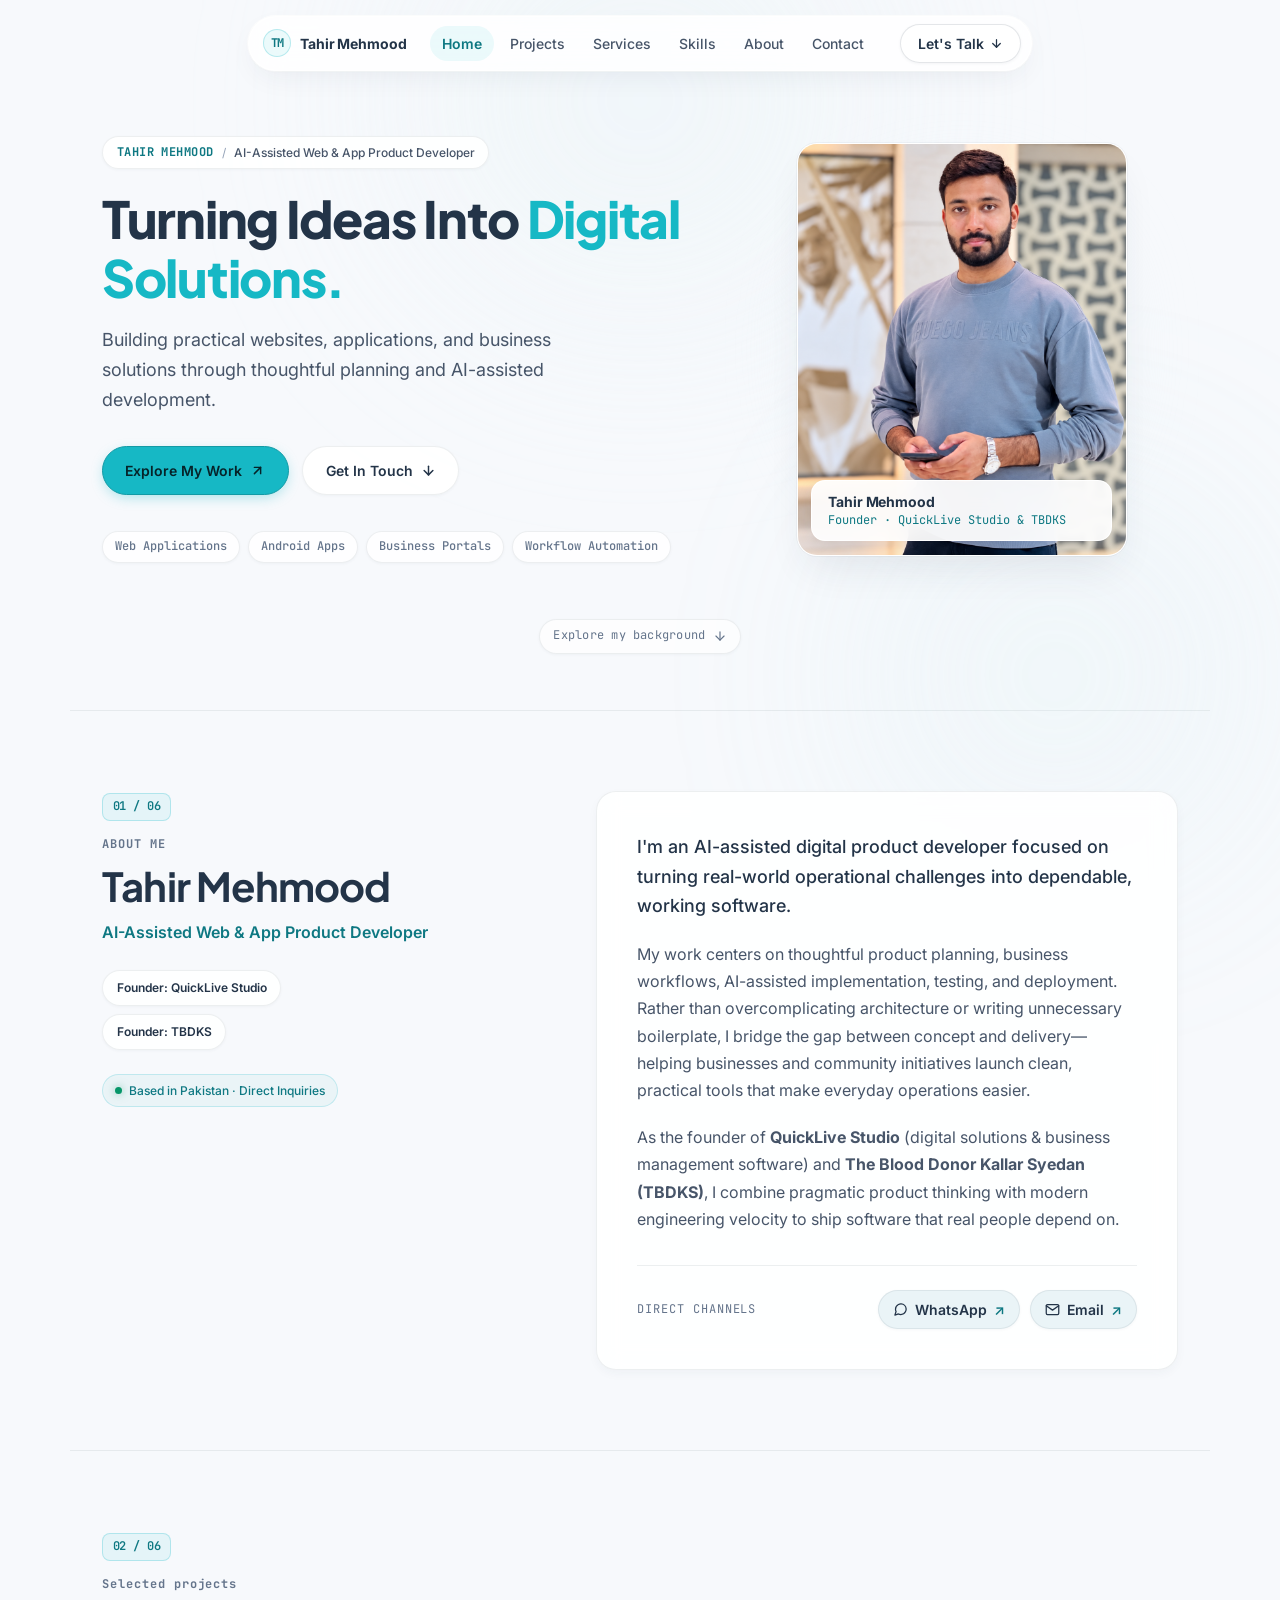
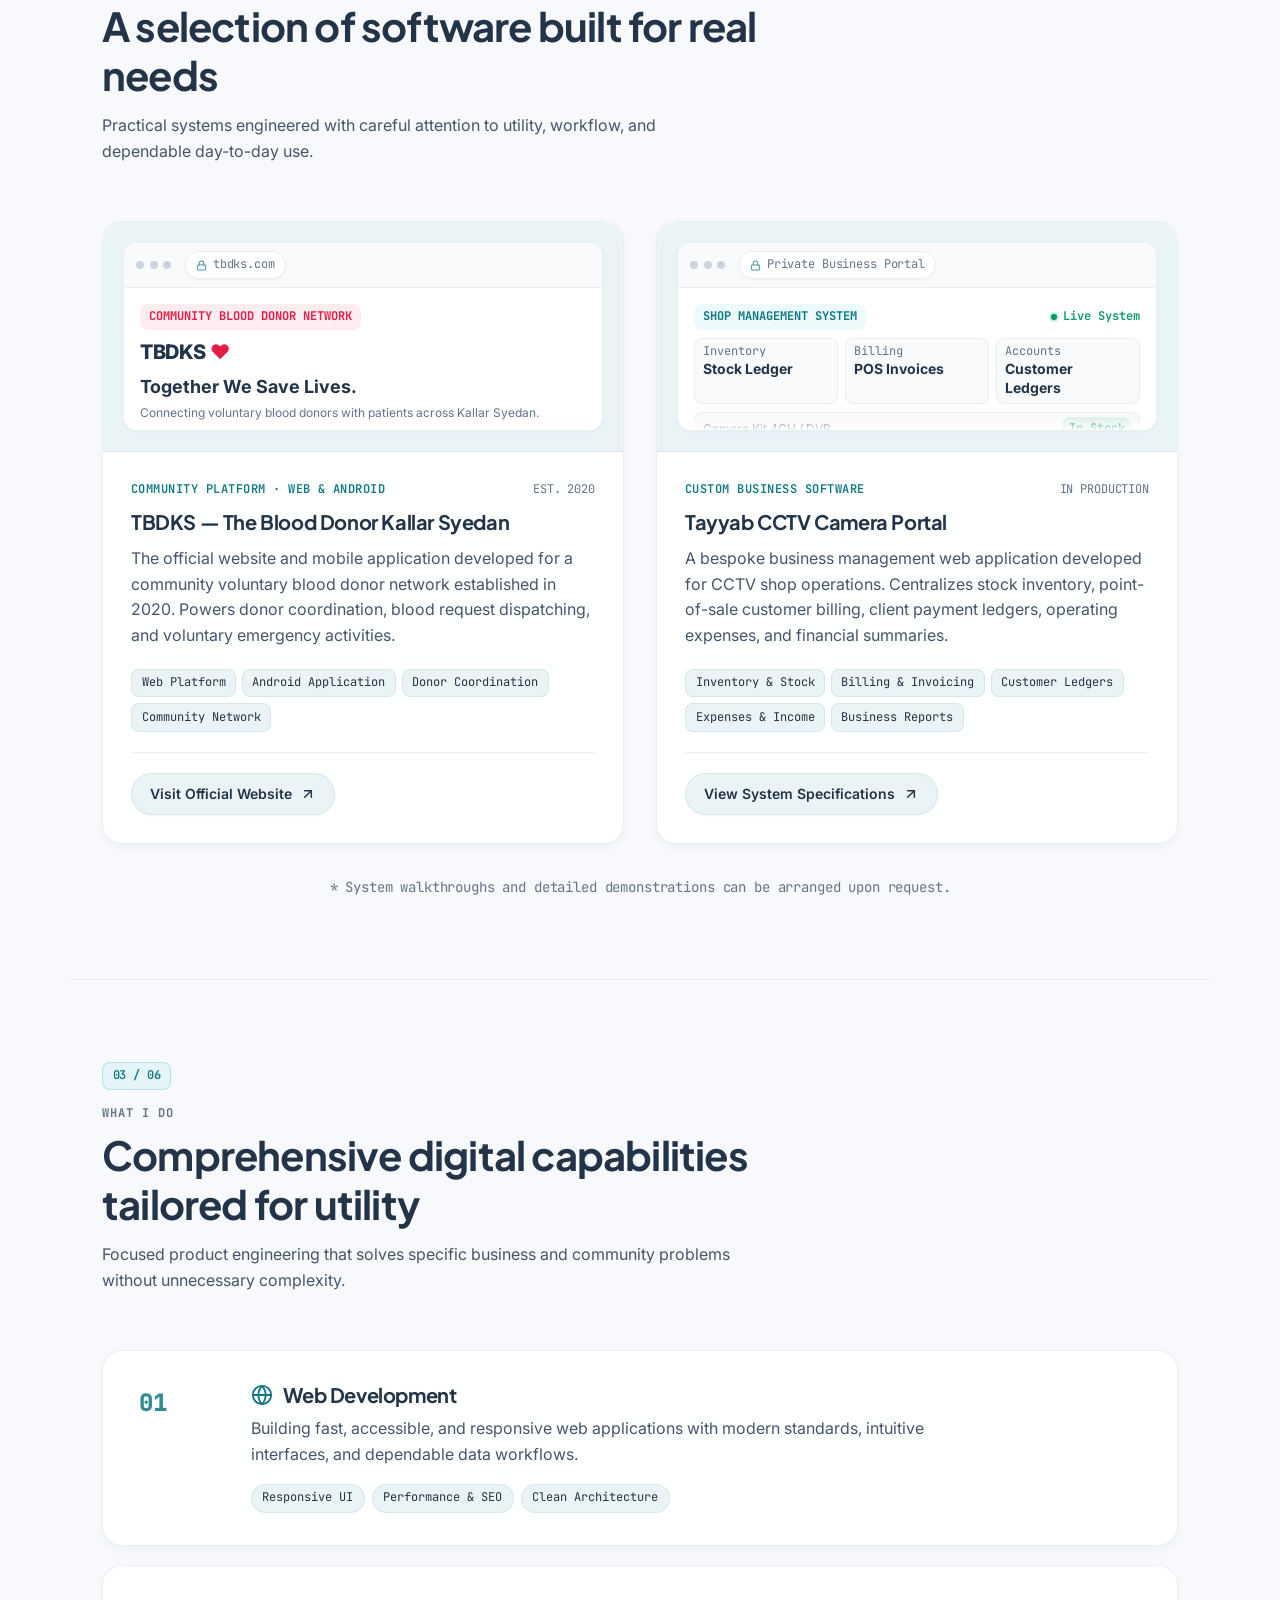
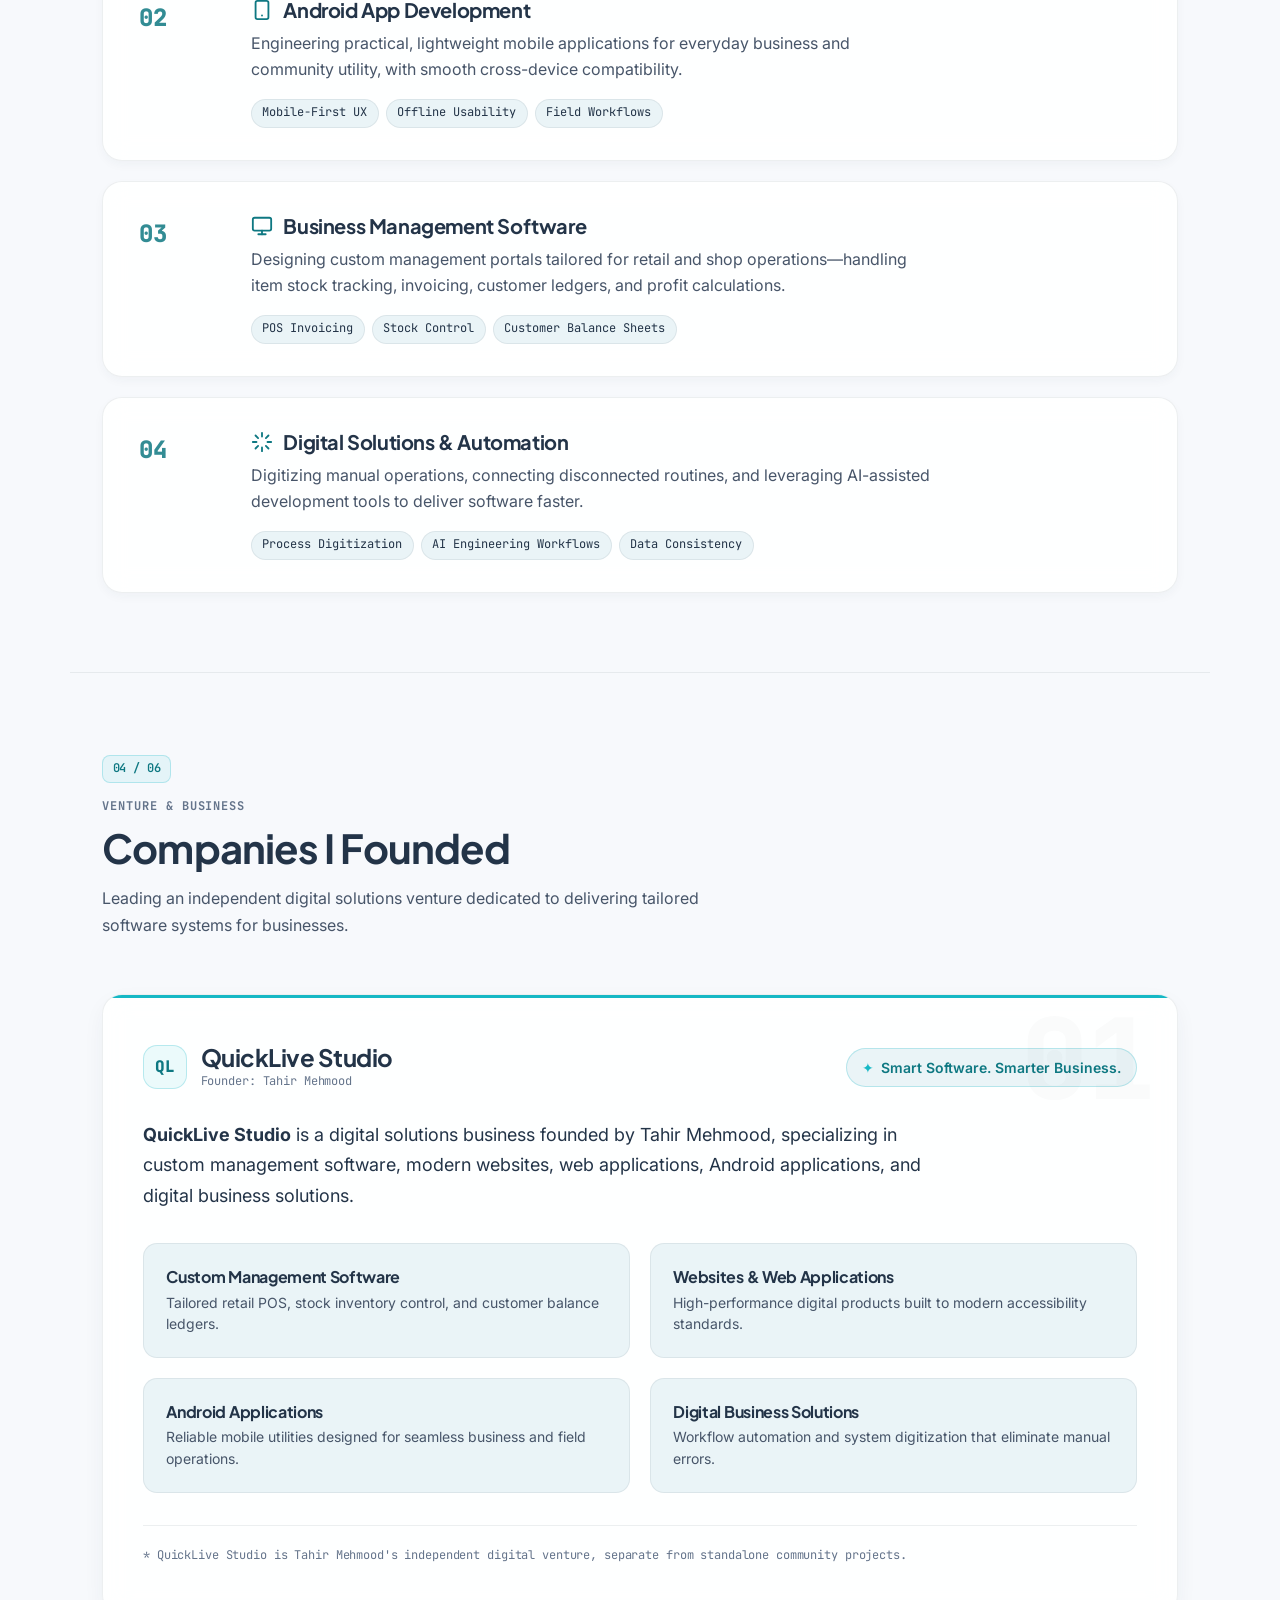
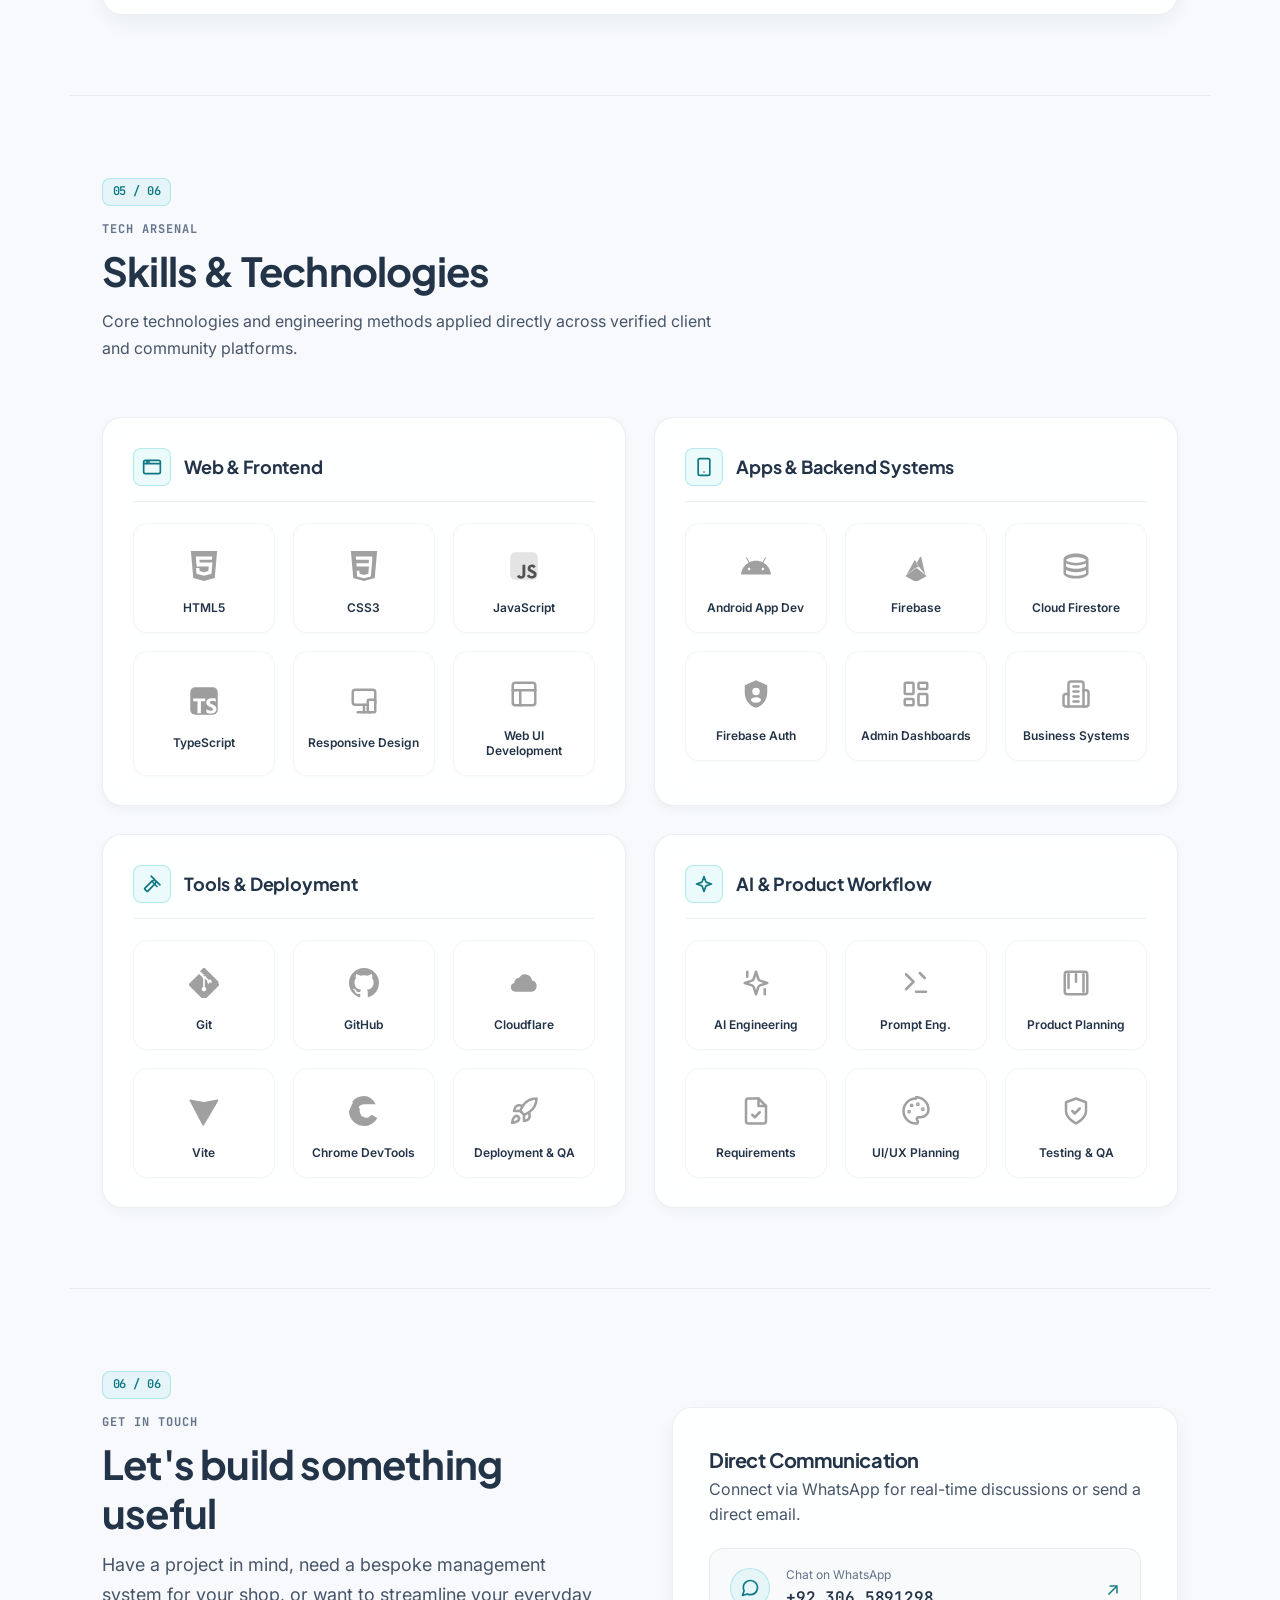
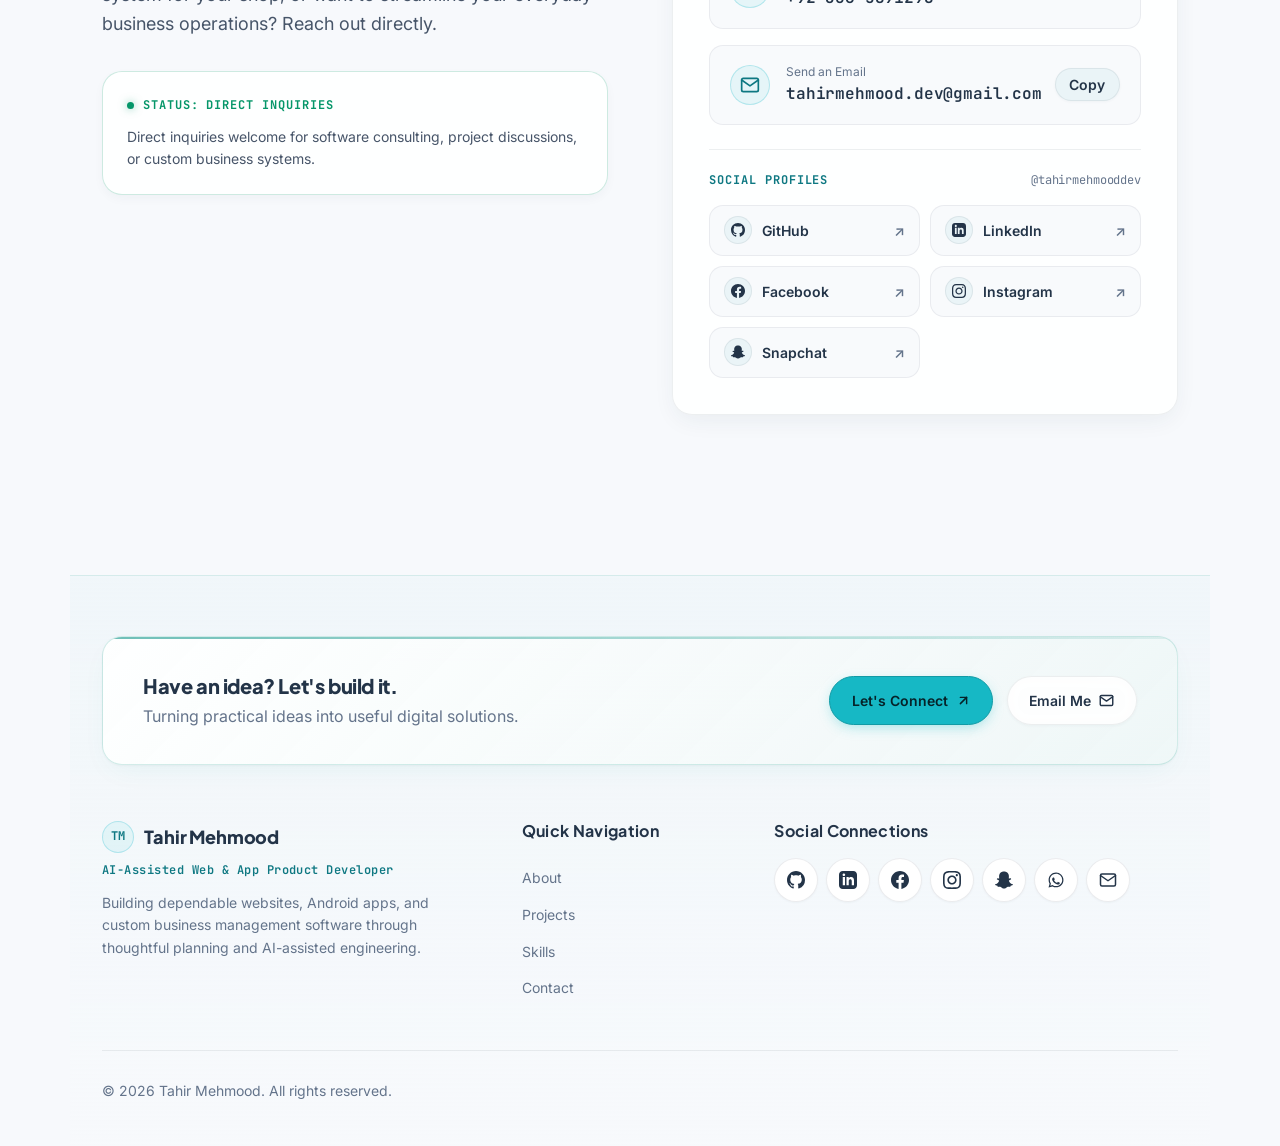
==== commit 22e6fdf6: "Add files via upload Update official portfolio website" ====
--- a/Task-1-Personal-Portfolio/index.html
+++ b/Task-1-Personal-Portfolio/index.html
@@ -1,240 +1,1467 @@
 <!doctype html>
 <html lang="en">
+
 <head>
-  <meta charset="utf-8">
-  <meta name="viewport" content="width=device-width, initial-scale=1">
-  <meta name="theme-color" content="#f5f8fd">
-  <meta name="description" content="Tahir Mehmood — AI-assisted web and app product developer, IT support specialist, and founder of QuickLive Studio and The Blood Donor Kallar Syedan.">
-  <meta property="og:title" content="Tahir Mehmood | Web & App Product Developer">
-  <meta property="og:description" content="Practical websites, Android apps, and business software built around real-world needs.">
-  <meta property="og:type" content="website">
-  <title>Tahir Mehmood | Web & App Product Developer</title>
-  <link rel="preconnect" href="https://fonts.googleapis.com">
-  <link rel="preconnect" href="https://fonts.gstatic.com" crossorigin>
-  <link href="https://fonts.googleapis.com/css2?family=DM+Mono:wght@400;500&family=Manrope:wght@400;500;600;700;800&display=swap" rel="stylesheet">
-  <link rel="stylesheet" href="styles.css">
+  <meta charset="UTF-8" />
+  <meta name="viewport" content="width=device-width, initial-scale=1" />
+  <meta name="theme-color" content="#F7F9FC" />
+  <meta name="description"
+    content="Tahir Mehmood — AI-Assisted Web & App Product Developer and founder of QuickLive Studio and TBDKS. Turning ideas into working digital products through thoughtful planning and AI-assisted development." />
+  <meta name="author" content="Tahir Mehmood" />
+  <link rel="canonical" href="https://tahirmehmood.com/" />
+
+  <!-- Open Graph / Social Sharing -->
+  <meta property="og:type" content="website" />
+  <meta property="og:title" content="Tahir Mehmood | AI-Assisted Web & App Product Developer" />
+  <meta property="og:description"
+    content="Turning ideas into working digital products. Building practical websites, applications, and business solutions." />
+  <meta property="og:url" content="https://tahirmehmood.com/" />
+  <meta property="og:site_name" content="Tahir Mehmood Portfolio" />
+  <meta property="og:locale" content="en_US" />
+
+  <!-- Twitter Meta -->
+  <meta name="twitter:card" content="summary_large_image" />
+  <meta name="twitter:title" content="Tahir Mehmood | AI-Assisted Web & App Product Developer" />
+  <meta name="twitter:description"
+    content="Turning ideas into working digital products. Web · Mobile · AI · Business Solutions." />
+
+  <!-- Google Fonts: Plus Jakarta Sans, Inter & JetBrains Mono -->
+  <link rel="preconnect" href="https://fonts.googleapis.com" />
+  <link rel="preconnect" href="https://fonts.gstatic.com" crossorigin />
+  <link
+    href="https://fonts.googleapis.com/css2?family=JetBrains+Mono:wght@400;500;600&family=Plus+Jakarta+Sans:wght@500;600;700;800&family=Inter:wght@400;500;600&display=swap"
+    rel="stylesheet" />
+
+  <link rel="icon" type="image/svg+xml" href="assets/favicon.svg" />
+  <link rel="stylesheet" href="styles.css" />
   <script defer src="script.js"></script>
+
+  <!-- Schema.org Person Structured Data -->
+  <script type="application/ld+json">
+  {
+    "@context": "https://schema.org",
+    "@type": "Person",
+    "name": "Tahir Mehmood",
+    "url": "https://tahirmehmood.com/",
+    "email": "tahirmehmood.dev@gmail.com",
+    "telephone": "+923065891298",
+    "jobTitle": "AI-Assisted Web & App Product Developer",
+    "description": "Turning ideas into working digital products through thoughtful planning and AI-assisted development. Founder of QuickLive Studio and The Blood Donor Kallar Syedan (TBDKS).",
+    "sameAs": [
+      "https://facebook.com/tahirmehmooddev",
+      "https://instagram.com/tahirmehmooddev",
+      "https://linkedin.com/in/tahirmehmooddev",
+      "https://github.com/tahirmehmooddev",
+      "https://www.snapchat.com/add/tahirm.dev"
+    ],
+    "knowsAbout": [
+      "Digital Product Planning",
+      "Web Application Development",
+      "Android Application Development",
+      "Business Management Systems",
+      "AI-Assisted Engineering",
+      "Workflow Automation"
+    ]
+  }
+  </script>
+  <title>Tahir Mehmood | AI-Assisted Web & App Product Developer</title>
 </head>
-<body>
+
+<body class="antialiased">
   <a class="skip-link" href="#main">Skip to content</a>
-  <div class="site-shell">
-    <header class="site-header">
-      <a class="brand" href="#home" aria-label="Tahir Mehmood home">
-        <span class="brand-mark">TM<span>.</span></span>
-        <span class="brand-name">Tahir Mehmood<small>Digital Product Developer</small></span>
+
+  <!-- Ambient background glow elements -->
+  <div class="ambient ambient-top" aria-hidden="true"></div>
+  <div class="ambient ambient-bottom" aria-hidden="true"></div>
+
+  <!-- Floating Centered Navbar Dock -->
+  <header class="navbar-wrapper">
+    <nav class="navbar-dock" aria-label="Primary navigation">
+      <div class="navbar-progress" id="navbar-progress" aria-hidden="true"></div>
+
+      <!-- Brand Logo -->
+      <a class="navbar-brand" href="#home" aria-label="Tahir Mehmood">
+        <span class="navbar-brand-mark" aria-hidden="true">TM</span>
+        <span class="navbar-brand-name">Tahir Mehmood</span>
       </a>
-      <button class="menu-toggle" type="button" aria-label="Open navigation" aria-expanded="false" aria-controls="primary-nav">
-        <span></span><span></span>
-      </button>
-      <nav class="primary-nav" id="primary-nav" aria-label="Main navigation">
-        <a href="#projects">Projects</a>
-        <a href="#services">What I do</a>
-        <a href="#about">About</a>
-        <a href="#experience">Experience</a>
-        <a href="#contact" class="nav-contact">Let's talk <span aria-hidden="true">↗</span></a>
-      </nav>
-    </header>
-
-    <main id="main">
-      <section class="hero section-pad" id="home">
-        <div class="hero-copy reveal">
-          <div class="eyebrow"><span class="status-dot"></span> AVAILABLE FOR PROJECT DISCUSSIONS <span class="eyebrow-line"></span> SHARJAH, UAE</div>
-          <p class="hero-kicker">HELLO, I'M TAHIR MEHMOOD</p>
-          <h1>Turning practical ideas into <span class="gradient-text">digital solutions.</span></h1>
-          <p class="hero-lead">AI-assisted Web &amp; App Product Developer focused on useful websites, Android applications, and custom business software.</p>
+
+      <!-- Desktop Navigation Links (Compact, Single-Line) -->
+      <div class="navbar-links" id="main-menu" role="menubar">
+        <a href="#home" class="navbar-link" role="menuitem">Home</a>
+        <a href="#projects" class="navbar-link" role="menuitem">Projects</a>
+        <a href="#services" class="navbar-link" role="menuitem">Services</a>
+        <a href="#skills" class="navbar-link" role="menuitem">Skills</a>
+        <a href="#about" class="navbar-link" role="menuitem">About</a>
+        <a href="#contact" class="navbar-link" role="menuitem">Contact</a>
+      </div>
+
+      <!-- Navbar Right Utilities -->
+      <div class="navbar-end">
+        <a class="navbar-cta-btn" href="#contact">
+          <span>Let's Talk</span>
+          <svg class="cta-arrow" xmlns="http://www.w3.org/2000/svg" width="13" height="13" viewBox="0 0 24 24"
+            fill="none" stroke="currentColor" stroke-width="2.3" stroke-linecap="round" stroke-linejoin="round"
+            aria-hidden="true">
+            <path d="M12 5v14"></path>
+            <path d="m19 12-7 7-7-7"></path>
+          </svg>
+        </a>
+
+        <!-- Mobile Menu Toggle -->
+        <button class="navbar-menu-toggle" type="button" aria-expanded="false" aria-controls="mobile-nav"
+          aria-label="Toggle navigation menu">
+          <span class="toggle-bar"></span>
+          <span class="toggle-bar"></span>
+        </button>
+      </div>
+    </nav>
+  </header>
+
+  <!-- Mobile Navigation Sheet / Drawer -->
+  <div class="mobile-nav" id="mobile-nav" aria-hidden="true">
+    <div class="mobile-nav-backdrop" id="mobile-nav-backdrop"></div>
+    <div class="mobile-nav-panel">
+      <div class="mobile-nav-header">
+        <span class="mobile-nav-title font-mono">TAHIR MEHMOOD</span>
+        <button class="mobile-nav-close" type="button" aria-label="Close menu">✕</button>
+      </div>
+      <div class="mobile-nav-links">
+        <a href="#home" class="mobile-nav-link"><span>01</span> Home</a>
+        <a href="#projects" class="mobile-nav-link"><span>02</span> Projects</a>
+        <a href="#services" class="mobile-nav-link"><span>03</span> Services</a>
+        <a href="#quicklive" class="mobile-nav-link"><span>04</span> QuickLive Studio</a>
+        <a href="#skills" class="mobile-nav-link"><span>05</span> Skills</a>
+        <a href="#about" class="mobile-nav-link"><span>06</span> About Me</a>
+        <a href="#contact" class="mobile-nav-link"><span>07</span> Contact</a>
+      </div>
+      <div class="mobile-nav-footer">
+        <a class="btn btn-primary btn-full" href="#contact">Let's Discuss Your Project ↗</a>
+      </div>
+    </div>
+  </div>
+
+  <main id="main">
+    <!-- Hero Section -->
+    <section id="home" class="hero-section wrap">
+      <div class="hero-container">
+        <!-- Hero Text Column -->
+        <div class="hero-content reveal">
+          <div class="hero-eyebrow">
+            <span class="hero-identity-name font-mono">TAHIR MEHMOOD</span>
+            <span class="hero-eyebrow-sep" aria-hidden="true">/</span>
+            <span class="hero-status-text">AI-Assisted Web & App Product Developer</span>
+          </div>
+
+          <h1 class="hero-title">
+            Turning Ideas Into <span class="hero-accent">Digital Solutions.</span>
+          </h1>
+
+          <p class="hero-subtitle">
+            Building practical websites, applications, and business solutions through thoughtful planning and
+            AI-assisted development.
+          </p>
+
           <div class="hero-actions">
-            <a class="button button-primary" href="#projects">Explore my work <span aria-hidden="true">↗</span></a>
-            <a class="button button-quiet" href="#contact">Get in touch <span aria-hidden="true">→</span></a>
-          </div>
-          <div class="hero-tags" aria-label="Areas of work">
-            <span>Web applications</span><span>Android apps</span><span>Business systems</span><span>IT support</span>
-          </div>
-        </div>
-        <div class="hero-visual reveal" aria-label="Abstract digital product workflow illustration">
-          <div class="visual-orbit orbit-one"></div>
-          <div class="visual-orbit orbit-two"></div>
-          <div class="visual-glow"></div>
-          <div class="visual-card visual-card-main">
-            <div class="visual-card-top"><span class="tiny-dot"></span><span class="tiny-dot"></span><span class="tiny-dot"></span><span class="mono-label">PRODUCT / OVERVIEW</span><span class="live-label">LIVE THINKING</span></div>
-            <div class="visual-monogram">TM<span>.</span></div>
-            <div class="visual-name">Ideas, planned<br>and put to work.</div>
-            <div class="visual-rule"></div>
-            <div class="workflow-row"><span class="workflow-index">01</span><span>Understand the need</span><span class="workflow-check">✓</span></div>
-            <div class="workflow-row"><span class="workflow-index">02</span><span>Plan the solution</span><span class="workflow-check">✓</span></div>
-            <div class="workflow-row"><span class="workflow-index">03</span><span>Build &amp; test</span><span class="workflow-arrow">↗</span></div>
-          </div>
-          <div class="floating-chip chip-top"><span class="chip-icon">⌘</span><span>AI-assisted workflow</span></div>
-          <div class="floating-chip chip-bottom"><span class="chip-icon blue-icon">✦</span><span>Built around real needs</span></div>
-          <div class="visual-caption mono-label">PLAN · BUILD · TEST · IMPROVE</div>
-        </div>
-        <div class="hero-bottomline"><span>01 / 05</span><span class="bottomline-center">A PRACTICAL APPROACH TO DIGITAL PRODUCT DEVELOPMENT</span><a href="#about">SCROLL TO EXPLORE <span aria-hidden="true">↓</span></a></div>
-      </section>
-
-      <section class="trust-strip" aria-label="Professional focus">
-        <div><span class="trust-number">4+</span><span class="trust-copy">Years of IT &amp; operations experience<small>As stated in my CV</small></span></div>
-        <div><span class="trust-number">2020</span><span class="trust-copy">TBDKS community initiative<small>Founded in January 2020</small></span></div>
-        <div><span class="trust-number">UAE</span><span class="trust-copy">Based in Sharjah<small>Working across digital and IT domains</small></span></div>
-        <div><span class="trust-number">01</span><span class="trust-copy">People-first approach<small>Useful technology over complexity</small></span></div>
-      </section>
-
-      <section class="section section-pad" id="projects">
-        <div class="section-heading reveal">
-          <div><p class="section-index">01 / SELECTED WORK</p><h2>Projects with a <span class="gradient-text">purpose.</span></h2></div>
-          <p class="section-intro">A selection of digital products and initiatives shaped around community needs and everyday business operations.</p>
-        </div>
-        <div class="project-grid">
-          <article class="project-card project-feature reveal">
-            <div class="project-art art-blood">
-              <div class="art-top"><span class="art-label">COMMUNITY PLATFORM</span><span class="art-number">01</span></div>
-              <div class="blood-ui">
-                <div class="blood-ui-brand"><span class="blood-symbol">♥</span><span>TBDKS<small>TOGETHER WE SAVE LIVES</small></span></div>
-                <div class="blood-ui-title">Every donor<br><b>can make a difference.</b></div>
-                <div class="blood-ui-bottom"><span>DONOR NETWORK</span><span class="blood-line"></span><span>EST. 2020</span></div>
-              </div>
-              <div class="art-orb"></div>
-            </div>
-            <div class="project-info">
-              <div class="project-meta"><span>WEB &amp; ANDROID</span><span>COMMUNITY / NONPROFIT</span></div>
-              <h3>The Blood Donor Kallar Syedan <span class="project-acronym">(TBDKS)</span></h3>
-              <p>Digital platform for a volunteer-led blood donor network. The website and Android application support donor coordination, blood request information, donation records, and community engagement.</p>
-              <div class="project-tags"><span>Donor coordination</span><span>Android app</span><span>Web platform</span><span>Firebase integration</span></div>
-              <a class="text-link" href="https://tbdks.com" target="_blank" rel="noopener noreferrer">Visit official website <span aria-hidden="true">↗</span></a>
-            </div>
-          </article>
-
-          <article class="project-card reveal">
-            <div class="project-art art-cctv">
-              <div class="art-top"><span class="art-label">PRIVATE BUSINESS PORTAL</span><span class="art-number">02</span></div>
-              <div class="dashboard-mock">
-                <div class="dash-head"><span>BUSINESS OVERVIEW</span><span class="dash-live">● SYSTEM CONCEPT</span></div>
-                <div class="dash-stats"><div><small>INVENTORY</small><b>Stock ledger</b><span>Item tracking</span></div><div><small>ACCOUNTS</small><b>Customer</b><span>Payment records</span></div></div>
-                <div class="dash-bars"><i></i><i></i><i></i><i></i><i></i><i></i><i></i><i></i><i></i><i></i><i></i><i></i></div>
-                <div class="dash-foot"><span>SALES &amp; BILLING</span><span>REPORTING</span><span>EXPENSES</span></div>
-              </div>
-            </div>
-            <div class="project-info">
-              <div class="project-meta"><span>BUSINESS WEB APPLICATION</span><span>PRIVATE PROJECT</span></div>
-              <h3>Tayyab CCTV Camera Portal</h3>
-              <p>A business management portal planned and developed through AI-assisted workflows for CCTV shop operations, bringing stock, point-of-sale billing, customer ledgers, expenses, and financial summaries together.</p>
-              <div class="project-tags"><span>Inventory</span><span>POS &amp; invoicing</span><span>Customer ledgers</span><span>Business reports</span></div>
-              <span class="private-note"><span class="private-dot"></span> Private system · Walkthrough available on request</span>
-            </div>
-          </article>
-
-          <article class="project-card reveal">
-            <div class="project-art art-portfolio">
-              <div class="art-top"><span class="art-label">PERSONAL PORTFOLIO</span><span class="art-number">03</span></div>
-              <div class="portfolio-preview">
-                <div class="preview-nav"><span class="preview-logo">TM.</span><span>WORK&nbsp;&nbsp; ABOUT&nbsp;&nbsp; CONTACT</span></div>
-                <div class="preview-copy"><small>WEB DEVELOPMENT · 2026</small><b>Turning ideas<br>into <em>digital solutions.</em></b><span class="preview-button">EXPLORE WORK ↗</span></div>
-                <div class="preview-grid"><i></i><i></i><i></i></div>
-              </div>
-            </div>
-            <div class="project-info">
-              <div class="project-meta"><span>WEB DEVELOPMENT</span><span>RHOMBIX / MONTH 1</span></div>
-              <h3>Personal Portfolio Website</h3>
-              <p>A responsive portfolio bringing together professional experience, skills, projects, education, and contact details in one accessible place.</p>
-              <div class="project-tags"><span>HTML5</span><span>CSS3</span><span>JavaScript</span><span>Responsive design</span></div>
-              <a class="text-link" href="#home">You are viewing this project <span aria-hidden="true">↑</span></a>
-            </div>
-          </article>
-        </div>
-        <p class="section-footnote">Project descriptions reflect the work and responsibilities shared in my professional profile. Private-system access and unpublished app links are not displayed publicly.</p>
-      </section>
-
-      <section class="services-section section-pad" id="services">
-        <div class="section-heading reveal">
-          <div><p class="section-index">02 / WHAT I DO</p><h2>Technology that <span class="gradient-text">works for people.</span></h2></div>
-          <p class="section-intro">I focus on understanding the workflow first, then shaping a practical digital solution around it.</p>
-        </div>
-        <div class="services-grid">
-          <article class="service-card reveal"><span class="service-no">01</span><div class="service-icon">⌘</div><h3>Websites &amp; Web Apps</h3><p>Responsive websites and practical web applications designed to make information and workflows easier to use.</p><div class="service-line"></div><span class="service-foot">FRONTEND · WEB WORKFLOWS</span></article>
-          <article class="service-card reveal"><span class="service-no">02</span><div class="service-icon">▣</div><h3>Android Applications</h3><p>Mobile product planning and AI-assisted implementation for business and community use cases.</p><div class="service-line"></div><span class="service-foot">MOBILE · FIELD WORKFLOWS</span></article>
-          <article class="service-card reveal"><span class="service-no">03</span><div class="service-icon">▦</div><h3>Business Software</h3><p>Custom management concepts for stock control, POS billing, customer balances, and operational reporting.</p><div class="service-line"></div><span class="service-foot">POS · INVENTORY · REPORTING</span></article>
-          <article class="service-card reveal"><span class="service-no">04</span><div class="service-icon">✳</div><h3>IT Support &amp; Systems</h3><p>Computer hardware diagnostics, operating-system support, basic networking, and day-to-day technical troubleshooting.</p><div class="service-line"></div><span class="service-foot">HARDWARE · OS · NETWORKING</span></article>
-        </div>
-      </section>
-
-      <section class="about-section section-pad" id="about">
-        <div class="about-layout">
-          <div class="about-sticky reveal"><p class="section-index">03 / ABOUT ME</p><h2>A mix of <span class="gradient-text">technology, initiative</span> and service.</h2><div class="about-stamp"><span>TM</span><small>SHARJAH, UAE<br>PAKISTAN &amp; UAE EXPERIENCE</small></div></div>
-          <div class="about-content reveal">
-            <p class="about-lead">I'm Tahir Mehmood — an AI-assisted web and app product developer, IT support professional, and founder building practical digital solutions.</p>
-            <p>My background combines more than four years of IT, hardware, administrative, and operational experience with hands-on digital product initiatives. I enjoy translating real requirements into clear plans, useful interfaces, reliable workflows, and solutions that can be tested and improved.</p>
-            <p>Through <strong>QuickLive Studio</strong>, I focus on business software, websites, web applications, Android apps, and digital solutions. Through <strong>The Blood Donor Kallar Syedan (TBDKS)</strong>, I use technology to support a volunteer-led community blood donor network.</p>
-            <div class="about-callout"><span class="callout-mark">“</span><p>Good technology should make everyday work simpler, more organised, and more accessible.</p></div>
-            <div class="founder-grid">
-              <div class="founder-card"><div class="founder-symbol">QL<span>.</span></div><div><h3>QuickLive Studio</h3><p>Founder · Digital solutions and business technology</p></div><a href="#contact" aria-label="Discuss a QuickLive Studio project">↗</a></div>
-              <div class="founder-card"><div class="founder-symbol heart-symbol">♥</div><div><h3>TBDKS</h3><p>Founder · Community blood donor initiative</p></div><a href="https://tbdks.com" target="_blank" rel="noopener noreferrer" aria-label="Visit TBDKS website">↗</a></div>
-            </div>
-          </div>
-        </div>
-      </section>
-
-      <section class="skills-section section-pad" id="skills">
-        <div class="section-heading reveal"><div><p class="section-index">04 / TECH ARSENAL</p><h2>Skills &amp; <span class="gradient-text">capabilities.</span></h2></div><p class="section-intro">A practical mix of web development, IT foundations, digital product work, and operational skills.</p></div>
-        <div class="skills-layout">
-          <div class="skill-group reveal"><div class="skill-group-head"><span>01</span><h3>Web &amp; digital development</h3></div><div class="skill-pills"><span>HTML5</span><span>CSS3</span><span>JavaScript</span><span>Responsive Web Design</span><span>Web Development</span><span>Web Application Development</span><span>AI-assisted workflows</span></div></div>
-          <div class="skill-group reveal"><div class="skill-group-head"><span>02</span><h3>IT &amp; infrastructure</h3></div><div class="skill-pills"><span>Computer Hardware</span><span>PC Troubleshooting</span><span>Windows</span><span>Linux Fundamentals</span><span>TCP/IP Networking</span><span>Operating Systems</span><span>System Monitoring</span></div></div>
-          <div class="skill-group reveal"><div class="skill-group-head"><span>03</span><h3>Business systems &amp; tools</h3></div><div class="skill-pills"><span>Firebase / Cloud Concepts</span><span>SQL Fundamentals</span><span>Microsoft Office</span><span>Data Management</span><span>Software Testing</span><span>Git</span><span>GitHub</span></div></div>
-          <div class="skill-group reveal"><div class="skill-group-head"><span>04</span><h3>Professional capabilities</h3></div><div class="skill-pills"><span>Requirements Analysis</span><span>Project Planning</span><span>Team Leadership</span><span>Operations Support</span><span>Documentation</span><span>Inventory Management</span><span>Community Coordination</span></div></div>
-        </div>
-        <p class="section-footnote">Skills are presented as areas of experience, coursework, or current development practice—not as a claim of expert-level proficiency in every item.</p>
-      </section>
-
-      <section class="experience-section section-pad" id="experience">
-        <div class="section-heading reveal"><div><p class="section-index">05 / CAREER JOURNEY</p><h2>Experience built <span class="gradient-text">across roles.</span></h2></div><p class="section-intro">Work across digital products, IT support, operations, and community leadership in the UAE and Pakistan.</p></div>
-        <div class="timeline">
-          <article class="timeline-item reveal"><div class="timeline-date">NOV 2026 — PRESENT</div><div class="timeline-marker"></div><div class="timeline-body"><div class="timeline-top"><h3>Web Development Intern</h3><span class="timeline-type">INTERNSHIP · REMOTE</span></div><p class="timeline-org">Rhombix Technologies</p><p>Developing practical web development skills through assigned projects, website design, and application development tasks.</p></div></article>
-          <article class="timeline-item reveal"><div class="timeline-date">OCT 2026 — PRESENT</div><div class="timeline-marker"></div><div class="timeline-body"><div class="timeline-top"><h3>Founder | AI-Assisted Software &amp; Digital Solutions</h3><span class="timeline-type">SELF-EMPLOYED</span></div><p class="timeline-org">QuickLive Studio · UAE / Remote</p><p>Leading business requirements analysis, software planning, AI-assisted implementation, web and Android project coordination, Firebase/cloud integration, testing, and deployment workflows.</p></div></article>
-          <article class="timeline-item reveal"><div class="timeline-date">OCT 2023 — PRESENT</div><div class="timeline-marker"></div><div class="timeline-body"><div class="timeline-top"><h3>Security Guard &amp; Operations Support</h3><span class="timeline-type">FULL-TIME · ON-SITE</span></div><p class="timeline-org">SANED Facility Management LLC · Sharjah, UAE</p><p>Current role in facility security and operations support.</p></div></article>
-          <article class="timeline-item reveal"><div class="timeline-date">JAN 2020 — PRESENT</div><div class="timeline-marker"></div><div class="timeline-body"><div class="timeline-top"><h3>Founder</h3><span class="timeline-type">COMMUNITY INITIATIVE</span></div><p class="timeline-org">The Blood Donor Kallar Syedan (TBDKS) · Pakistan</p><p>Founded a volunteer-led nonprofit initiative supporting voluntary blood donation. Lead organisational development, donor support, volunteer coordination, community awareness, and digital initiatives including the website and Android application.</p></div></article>
-          <article class="timeline-item reveal"><div class="timeline-date">APR 2021 — JUL 2023</div><div class="timeline-marker"></div><div class="timeline-body"><div class="timeline-top"><h3>Infection Control Tehsil Supervisor / IT Support</h3><span class="timeline-type">FULL-TIME</span></div><p class="timeline-org">THQ Hospital Kallar Syedan · Pakistan</p><p>Supervised team duties and shifts, prepared computer-based reports, maintained inventory records, supported staff training, and coordinated operational updates with district management. CV also lists IT support responsibilities in this period.</p></div></article>
-          <article class="timeline-item compact-item reveal"><div class="timeline-date">NOV 2021 — MAR 2022</div><div class="timeline-marker"></div><div class="timeline-body"><div class="timeline-top"><h3>Statistical Assistant</h3><span class="timeline-type">THQ HOSPITAL</span></div><p class="timeline-org">THQ Hospital Kallar Syedan · Pakistan</p></div></article>
-          <article class="timeline-item compact-item reveal"><div class="timeline-date">MAY 2019 — APR 2020</div><div class="timeline-marker"></div><div class="timeline-body"><div class="timeline-top"><h3>Data Entry Operator</h3><span class="timeline-type">PROGRAMME ROLE</span></div><p class="timeline-org">Sehat Sahulat Program · Pakistan</p></div></article>
-          <article class="timeline-item compact-item reveal"><div class="timeline-date">FEB 2019 — JUN 2020</div><div class="timeline-marker"></div><div class="timeline-body"><div class="timeline-top"><h3>Sanitary Supervisor</h3><span class="timeline-type">THQ HOSPITAL</span></div><p class="timeline-org">THQ Hospital Kallar Syedan · Pakistan</p></div></article>
-          <article class="timeline-item compact-item reveal"><div class="timeline-date">JUN 2018 — JAN 2019</div><div class="timeline-marker"></div><div class="timeline-body"><div class="timeline-top"><h3>Salesman</h3><span class="timeline-type">RETAIL</span></div><p class="timeline-org">MMBA Kallar Syedan · Pakistan</p></div></article>
-        </div>
-      </section>
-
-      <section class="education-section section-pad" id="education">
-        <div class="section-heading reveal"><div><p class="section-index">06 / EDUCATION &amp; CREDENTIALS</p><h2>Learning through <span class="gradient-text">practice.</span></h2></div><p class="section-intro">Formal education and technical courses supporting my work across IT, hardware, design, and digital systems.</p></div>
-        <div class="education-grid">
-          <div class="education-column reveal"><h3 class="column-label">EDUCATION</h3>
-            <article class="education-card"><span class="edu-year">2020</span><div><h4>Intermediate (FSc)</h4><p>Board of Intermediate &amp; Secondary Education, Rawalpindi</p><small>Mathematics · Chemistry · Physics</small></div></article>
-            <article class="education-card"><span class="edu-year">2016</span><div><h4>Matriculation</h4><p>Board of Intermediate &amp; Secondary Education, Rawalpindi</p><small>Mathematics · Computer Science · Chemistry · Physics</small></div></article>
-            <article class="education-card"><span class="edu-year">2020–22</span><div><h4>Computer Hardware Technician</h4><p>Askari Institute of Technology, Rawat</p><small>Grade: A+</small></div></article>
-          </div>
-          <div class="education-column reveal"><h3 class="column-label">COURSES &amp; CERTIFICATIONS</h3>
-            <article class="education-card"><span class="edu-year">2026</span><div><h4>IT Fundamentals</h4><p>Kamyaab Freelancer Program (KFP), Government of Punjab</p><small>Operating systems · Networking · SQL · Cloud · Security fundamentals</small></div></article>
-            <article class="education-card"><span class="edu-year">2026</span><div><h4>OPSWAT Portal Orientation</h4><p>OPSWAT Academy</p><small>On-board My OPSWAT Portal Orientation Guide</small></div></article>
-            <article class="education-card"><span class="edu-year">2023</span><div><h4>Lightroom CC &amp; Lightroom Classic CC</h4><p>SB Production</p></div></article>
-            <article class="education-card"><span class="edu-year">2023</span><div><h4>MS Office Workshop</h4><p>Team Hop of Pakistan</p></div></article>
-            <article class="education-card"><span class="edu-year">2017</span><div><h4>Web Designing &amp; Graphic Designing</h4><p>Punjab Board of Technical Education, Lahore</p></div></article>
-            <article class="education-card"><span class="edu-year">2016</span><div><h4>Computer Application Course</h4><p>Nasir Foundation Youth Academy · 6 months</p></div></article>
-          </div>
-        </div>
-      </section>
-
-      <section class="impact-section section-pad" id="impact">
-        <div class="section-heading reveal"><div><p class="section-index">07 / COMMUNITY &amp; RECOGNITION</p><h2>Impact beyond <span class="gradient-text">technology.</span></h2></div><p class="section-intro">Community service and leadership are an important part of my professional journey.</p></div>
-        <div class="impact-grid">
-          <article class="impact-card reveal"><span class="impact-icon">✦</span><span class="impact-year">2022 &amp; 2024</span><h3>Voice of Youth — National Awards</h3><p>Recognised twice by Voice of Youth for social work and community contributions.</p></article>
-          <article class="impact-card reveal"><span class="impact-icon">♥</span><span class="impact-year">COMMUNITY RECOGNITION</span><h3>Best Volunteer Organisation</h3><p>The Blood Donor Kallar Syedan was recognised as Best Volunteer Organisation by Pakistan Islamic Trust.</p></article>
-          <article class="impact-card reveal"><span class="impact-icon">⌁</span><span class="impact-year">VOLUNTEER SERVICE</span><h3>Disaster Relief Support</h3><p>Participated in relief efforts in Swat, KPK, including the distribution of emergency medical camps, clothes, and tents.</p></article>
-          <article class="impact-card reveal"><span class="impact-icon">◎</span><span class="impact-year">MAR 2022 — PRESENT</span><h3>Learn with Tahir Jutt</h3><p>Founded an educational-purpose community group focused on sharing learning resources and opportunities.</p></article>
-        </div>
-      </section>
-
-      <section class="contact-section section-pad" id="contact">
-        <div class="contact-panel reveal">
-          <div class="contact-main"><p class="section-index">08 / GET IN TOUCH</p><h2>Have an idea?<br><span class="gradient-text">Let's build something useful.</span></h2><p>For software discussions, business systems, web or app projects, and professional collaboration, reach out directly.</p><div class="contact-actions"><a class="button button-primary" href="mailto:tahirmehmood.dev@gmail.com">Email me <span aria-hidden="true">↗</span></a><a class="button button-outline" href="https://wa.me/923065891298" target="_blank" rel="noopener noreferrer">Chat on WhatsApp <span aria-hidden="true">↗</span></a></div></div>
-          <div class="contact-details"><div class="contact-detail"><span class="detail-label">EMAIL</span><a href="mailto:tahirmehmood.dev@gmail.com">tahirmehmood.dev@gmail.com</a></div><div class="contact-detail"><span class="detail-label">WHATSAPP</span><a href="https://wa.me/923065891298" target="_blank" rel="noopener noreferrer">+92 306 5891298</a></div><div class="contact-detail"><span class="detail-label">LOCATION</span><span>Sharjah, United Arab Emirates</span></div><div class="contact-detail"><span class="detail-label">SOCIAL</span><div class="social-links"><a href="https://www.linkedin.com/in/tahirmehmooddev/" target="_blank" rel="noopener noreferrer">LinkedIn ↗</a><a href="https://github.com/tahirmehmooddev" target="_blank" rel="noopener noreferrer">GitHub ↗</a><a href="https://tbdks.com" target="_blank" rel="noopener noreferrer">TBDKS ↗</a></div></div></div>
-        </div>
-      </section>
-    </main>
-
-    <footer class="site-footer"><a class="footer-brand" href="#home">TM<span>.</span></a><p>Building dependable digital solutions through thoughtful planning and AI-assisted development.</p><div class="footer-links"><a href="#projects">Projects</a><a href="#about">About</a><a href="#contact">Contact</a></div><span class="footer-copy">© <span id="current-year">2026</span> Tahir Mehmood. All rights reserved.</span></footer>
-  </div>
+            <a class="btn btn-primary" href="#projects">
+              <span>Explore My Work</span>
+              <svg xmlns="http://www.w3.org/2000/svg" width="15" height="15" viewBox="0 0 24 24" fill="none"
+                stroke="currentColor" stroke-width="2.3" stroke-linecap="round" stroke-linejoin="round"
+                aria-hidden="true">
+                <path d="M7 7h10v10"></path>
+                <path d="M7 17 17 7"></path>
+              </svg>
+            </a>
+            <a class="btn btn-secondary" href="#contact">
+              <span>Get In Touch</span>
+              <svg xmlns="http://www.w3.org/2000/svg" width="15" height="15" viewBox="0 0 24 24" fill="none"
+                stroke="currentColor" stroke-width="2.3" stroke-linecap="round" stroke-linejoin="round"
+                aria-hidden="true">
+                <path d="M12 5v14"></path>
+                <path d="m19 12-7 7-7-7"></path>
+              </svg>
+            </a>
+          </div>
+
+          <!-- Hero Capabilities Pills -->
+          <div class="hero-tags" aria-label="Core Capabilities">
+            <span class="hero-tag">Web Applications</span>
+            <span class="hero-tag">Android Apps</span>
+            <span class="hero-tag">Business Portals</span>
+            <span class="hero-tag">Workflow Automation</span>
+          </div>
+        </div>
+
+        <!-- Hero Portrait Column -->
+        <div class="hero-visual reveal">
+          <div class="portrait-halo" aria-hidden="true"></div>
+          <div class="portrait-card">
+            <!-- Fallback Monogram Avatar -->
+            <div class="portrait-placeholder" id="portrait-placeholder" aria-hidden="true">
+              <span class="monogram-text">TM</span>
+            </div>
+
+            <!-- Real Profile Photo -->
+            <img id="profile-photo" src="assets/profile.png" alt="Portrait of Tahir Mehmood" width="400" height="500"
+              loading="eager" decoding="async" />
+
+            <!-- Clean Bottom Glass Badge -->
+            <div class="portrait-meta-badge">
+              <span class="portrait-meta-name">Tahir Mehmood</span>
+              <span class="portrait-meta-role">Founder · QuickLive Studio & TBDKS</span>
+            </div>
+          </div>
+        </div>
+      </div>
+
+      <!-- Scroll Indicator -->
+      <div class="hero-scroll-prompt reveal">
+        <a href="#about" class="scroll-link font-mono" aria-label="Scroll down to About section">
+          <span>Explore my background</span>
+          <svg xmlns="http://www.w3.org/2000/svg" width="14" height="14" viewBox="0 0 24 24" fill="none"
+            stroke="currentColor" stroke-width="2" stroke-linecap="round" stroke-linejoin="round" aria-hidden="true">
+            <path d="M12 5v14"></path>
+            <path d="m19 12-7 7-7-7"></path>
+          </svg>
+        </a>
+      </div>
+    </section>
+
+    <!-- Section 01: About Me -->
+    <section id="about" class="about-section wrap section-divider-top">
+      <div class="about-grid">
+        <!-- Identity Column -->
+        <div class="about-identity reveal">
+          <div class="section-index font-mono" aria-hidden="true">01 <span>/</span> 06</div>
+          <span class="section-eyebrow">ABOUT ME</span>
+          <h2 class="about-name">Tahir Mehmood</h2>
+          <p class="about-role">AI-Assisted Web & App Product Developer</p>
+
+          <div class="about-badges">
+            <span class="founder-badge">Founder: QuickLive Studio</span>
+            <span class="founder-badge">Founder: TBDKS</span>
+          </div>
+
+          <div class="about-status-pill">
+            <span class="availability-dot" aria-hidden="true"></span>
+            <span>Based in Pakistan · Direct Inquiries</span>
+          </div>
+        </div>
+
+        <!-- Narrative Column -->
+        <div class="about-content reveal">
+          <p class="about-lead">
+            I'm an AI-assisted digital product developer focused on turning real-world operational challenges into
+            dependable, working software.
+          </p>
+
+          <p class="about-body">
+            My work centers on thoughtful product planning, business workflows, AI-assisted implementation, testing, and
+            deployment. Rather than overcomplicating architecture or writing unnecessary boilerplate, I bridge the gap
+            between concept and delivery—helping businesses and community initiatives launch clean, practical tools that
+            make everyday operations easier.
+          </p>
+
+          <p class="about-body">
+            As the founder of <strong>QuickLive Studio</strong> (digital solutions & business management software) and
+            <strong>The Blood Donor Kallar Syedan (TBDKS)</strong>, I combine pragmatic product thinking with modern
+            engineering velocity to ship software that real people depend on.
+          </p>
+
+          <div class="about-channels-bar">
+            <span class="channels-label font-mono">DIRECT CHANNELS</span>
+            <div class="channels-links">
+              <a href="https://wa.me/923065891298" target="_blank" rel="noopener noreferrer" class="channel-chip"
+                aria-label="Connect on WhatsApp">
+                <svg xmlns="http://www.w3.org/2000/svg" width="15" height="15" viewBox="0 0 24 24" fill="none"
+                  stroke="currentColor" stroke-width="2" stroke-linecap="round" stroke-linejoin="round"
+                  aria-hidden="true">
+                  <path
+                    d="M21 11.5a8.38 8.38 0 0 1-.9 3.8 8.5 8.5 0 0 1-7.6 4.7 8.38 8.38 0 0 1-3.8-.9L3 21l1.9-5.7a8.38 8.38 0 0 1-.9-3.8 8.5 8.5 0 0 1 4.7-7.6 8.38 8.38 0 0 1 3.8-.9h.5a8.48 8.48 0 0 1 8 8v.5z">
+                  </path>
+                </svg>
+                <span>WhatsApp</span>
+                <span class="chip-arrow" aria-hidden="true">↗</span>
+              </a>
+
+              <a href="mailto:tahirmehmood.dev@gmail.com" class="channel-chip" aria-label="Send direct email">
+                <svg xmlns="http://www.w3.org/2000/svg" width="15" height="15" viewBox="0 0 24 24" fill="none"
+                  stroke="currentColor" stroke-width="2" stroke-linecap="round" stroke-linejoin="round"
+                  aria-hidden="true">
+                  <path d="M4 4h16c1.1 0 2 .9 2 2v12c0 1.1-.9 2-2 2H4c-1.1 0-2-.9-2-2V6c0-1.1.9-2 2-2z"></path>
+                  <polyline points="22,6 12,13 2,6"></polyline>
+                </svg>
+                <span>Email</span>
+                <span class="chip-arrow" aria-hidden="true">↗</span>
+              </a>
+            </div>
+          </div>
+        </div>
+      </div>
+    </section>
+
+    <!-- Section 02: Selected Projects -->
+    <section id="projects" class="projects-section wrap section-divider-top">
+      <div class="section-heading-row reveal">
+        <div>
+          <div class="section-index font-mono" aria-hidden="true">02 <span>/</span> 06</div>
+          <span class="section-eyebrow">Selected projects</span>
+          <h2 class="section-title">A selection of software built for real needs</h2>
+          <p class="section-subtitle">
+            Practical systems engineered with careful attention to utility, workflow, and dependable day-to-day use.
+          </p>
+        </div>
+      </div>
+
+      <div class="projects-grid">
+        <!-- Project 1: TBDKS -->
+        <article class="project-card reveal">
+          <!-- Card Header / Visual Preview -->
+          <div class="project-card-visual blood-visual" role="img" aria-label="TBDKS platform preview">
+            <div class="visual-glass-window">
+              <div class="visual-toolbar">
+                <span class="window-dot"></span>
+                <span class="window-dot"></span>
+                <span class="window-dot"></span>
+                <div class="window-url-bar font-mono">
+                  <svg class="url-lock-icon" xmlns="http://www.w3.org/2000/svg" width="11" height="11"
+                    viewBox="0 0 24 24" fill="none" stroke="currentColor" stroke-width="2.2" stroke-linecap="round"
+                    stroke-linejoin="round" aria-hidden="true">
+                    <rect x="3" y="11" width="18" height="11" rx="2" ry="2"></rect>
+                    <path d="M7 11V7a5 5 0 0 1 10 0v4"></path>
+                  </svg>
+                  <span>tbdks.com</span>
+                </div>
+              </div>
+              <div class="visual-mockup tbdks-mockup">
+                <span class="mockup-pill">COMMUNITY BLOOD DONOR NETWORK</span>
+                <div class="mockup-brand">TBDKS <span class="heart-icon">♥</span></div>
+                <div class="mockup-headline">Together We Save Lives.</div>
+                <p class="mockup-sub">Connecting voluntary blood donors with patients across Kallar Syedan.</p>
+                <div class="mockup-chips">
+                  <span class="stat-tag">Est. 2020</span>
+                  <span class="stat-tag">Verified Volunteers</span>
+                  <span class="stat-tag">Urgent Coordination</span>
+                </div>
+              </div>
+            </div>
+          </div>
+
+          <!-- Card Content -->
+          <div class="project-card-body">
+            <div class="project-topline">
+              <span class="project-category font-mono">COMMUNITY PLATFORM · WEB & ANDROID</span>
+              <span class="project-year font-mono">EST. 2020</span>
+            </div>
+
+            <h3 class="project-title">TBDKS — The Blood Donor Kallar Syedan</h3>
+            <p class="project-description">
+              The official website and mobile application developed for a community voluntary blood donor network
+              established in 2020. Powers donor coordination, blood request dispatching, and voluntary emergency
+              activities.
+            </p>
+
+            <div class="project-tech-list">
+              <span class="tech-pill">Web Platform</span>
+              <span class="tech-pill">Android Application</span>
+              <span class="tech-pill">Donor Coordination</span>
+              <span class="tech-pill">Community Network</span>
+            </div>
+
+            <div class="project-card-footer">
+              <a href="https://tbdks.com" target="_blank" rel="noopener noreferrer" class="project-link-btn">
+                <span>Visit Official Website</span>
+                <svg xmlns="http://www.w3.org/2000/svg" width="16" height="16" viewBox="0 0 24 24" fill="none"
+                  stroke="currentColor" stroke-width="2.2" stroke-linecap="round" stroke-linejoin="round"
+                  aria-hidden="true">
+                  <path d="M7 7h10v10"></path>
+                  <path d="M7 17 17 7"></path>
+                </svg>
+              </a>
+            </div>
+          </div>
+        </article>
+
+        <!-- Project 2: Tayyab CCTV Camera Portal -->
+        <article class="project-card reveal">
+          <!-- Card Header / Visual Preview -->
+          <div class="project-card-visual cctv-visual" role="img" aria-label="Tayyab CCTV Camera portal preview">
+            <div class="visual-glass-window">
+              <div class="visual-toolbar">
+                <span class="window-dot"></span>
+                <span class="window-dot"></span>
+                <span class="window-dot"></span>
+                <div class="window-url-bar font-mono">
+                  <svg class="url-lock-icon" xmlns="http://www.w3.org/2000/svg" width="11" height="11"
+                    viewBox="0 0 24 24" fill="none" stroke="currentColor" stroke-width="2.2" stroke-linecap="round"
+                    stroke-linejoin="round" aria-hidden="true">
+                    <rect x="3" y="11" width="18" height="11" rx="2" ry="2"></rect>
+                    <path d="M7 11V7a5 5 0 0 1 10 0v4"></path>
+                  </svg>
+                  <span>Private Business Portal</span>
+                </div>
+              </div>
+              <div class="visual-mockup cctv-mockup">
+                <div class="cctv-mock-header">
+                  <span class="mockup-pill cctv-pill">SHOP MANAGEMENT SYSTEM</span>
+                  <span class="cctv-status-dot">Live System</span>
+                </div>
+                <div class="cctv-stat-grid">
+                  <div class="cctv-stat-box">
+                    <small>Inventory</small>
+                    <strong>Stock Ledger</strong>
+                  </div>
+                  <div class="cctv-stat-box">
+                    <small>Billing</small>
+                    <strong>POS Invoices</strong>
+                  </div>
+                  <div class="cctv-stat-box">
+                    <small>Accounts</small>
+                    <strong>Customer Ledgers</strong>
+                  </div>
+                </div>
+                <div class="cctv-line-items">
+                  <div class="cctv-row"><span>Camera Kit 4CH / DVR</span><span class="cctv-tag">In Stock</span></div>
+                  <div class="cctv-row"><span>Contractor Ledger #1042</span><span
+                      class="cctv-tag tag-cyan">Cleared</span></div>
+                </div>
+              </div>
+            </div>
+          </div>
+
+          <!-- Card Content -->
+          <div class="project-card-body">
+            <div class="project-topline">
+              <span class="project-category font-mono">CUSTOM BUSINESS SOFTWARE</span>
+              <span class="project-year font-mono">IN PRODUCTION</span>
+            </div>
+
+            <h3 class="project-title">Tayyab CCTV Camera Portal</h3>
+            <p class="project-description">
+              A bespoke business management web application developed for CCTV shop operations. Centralizes stock
+              inventory, point-of-sale customer billing, client payment ledgers, operating expenses, and financial
+              summaries.
+            </p>
+
+            <div class="project-tech-list">
+              <span class="tech-pill">Inventory & Stock</span>
+              <span class="tech-pill">Billing & Invoicing</span>
+              <span class="tech-pill">Customer Ledgers</span>
+              <span class="tech-pill">Expenses & Income</span>
+              <span class="tech-pill">Business Reports</span>
+            </div>
+
+            <div class="project-card-footer">
+              <button type="button" class="project-link-btn" data-dialog="cctv-details">
+                <span>View System Specifications</span>
+                <svg xmlns="http://www.w3.org/2000/svg" width="16" height="16" viewBox="0 0 24 24" fill="none"
+                  stroke="currentColor" stroke-width="2.2" stroke-linecap="round" stroke-linejoin="round"
+                  aria-hidden="true">
+                  <path d="M7 7h10v10"></path>
+                  <path d="M7 17 17 7"></path>
+                </svg>
+              </button>
+            </div>
+          </div>
+        </article>
+      </div>
+
+      <div class="projects-note font-mono reveal">
+        * System walkthroughs and detailed demonstrations can be arranged upon request.
+      </div>
+    </section>
+
+    <!-- Section 03: What I Do (Numbered Services Layout) -->
+    <section id="services" class="services-section wrap section-divider-top">
+      <div class="section-heading-row reveal">
+        <div>
+          <div class="section-index font-mono" aria-hidden="true">03 <span>/</span> 06</div>
+          <span class="section-eyebrow">WHAT I DO</span>
+          <h2 class="section-title">Comprehensive digital capabilities tailored for utility</h2>
+          <p class="section-subtitle">
+            Focused product engineering that solves specific business and community problems without unnecessary
+            complexity.
+          </p>
+        </div>
+      </div>
+
+      <div class="services-stack">
+        <!-- Service 01 -->
+        <div class="service-row reveal">
+          <span class="service-number font-mono">01</span>
+          <div class="service-content">
+            <h3 class="service-title">
+              <svg xmlns="http://www.w3.org/2000/svg" width="22" height="22" viewBox="0 0 24 24" fill="none"
+                stroke="currentColor" stroke-width="2" stroke-linecap="round" stroke-linejoin="round"
+                class="service-icon" aria-hidden="true">
+                <circle cx="12" cy="12" r="10"></circle>
+                <line x1="2" y1="12" x2="22" y2="12"></line>
+                <path d="M12 2a15.3 15.3 0 0 1 4 10 15.3 15.3 0 0 1-4 10 15.3 15.3 0 0 1-4-10 15.3 15.3 0 0 1 4-10z">
+                </path>
+              </svg>
+              Web Development
+            </h3>
+            <p class="service-desc">
+              Building fast, accessible, and responsive web applications with modern standards, intuitive interfaces,
+              and dependable data workflows.
+            </p>
+            <div class="service-tags">
+              <span>Responsive UI</span>
+              <span>Performance & SEO</span>
+              <span>Clean Architecture</span>
+            </div>
+          </div>
+        </div>
+
+        <!-- Service 02 -->
+        <div class="service-row reveal">
+          <span class="service-number font-mono">02</span>
+          <div class="service-content">
+            <h3 class="service-title">
+              <svg xmlns="http://www.w3.org/2000/svg" width="22" height="22" viewBox="0 0 24 24" fill="none"
+                stroke="currentColor" stroke-width="2" stroke-linecap="round" stroke-linejoin="round"
+                class="service-icon" aria-hidden="true">
+                <rect x="5" y="2" width="14" height="20" rx="2" ry="2"></rect>
+                <line x1="12" y1="18" x2="12.01" y2="18"></line>
+              </svg>
+              Android App Development
+            </h3>
+            <p class="service-desc">
+              Engineering practical, lightweight mobile applications for everyday business and community utility, with
+              smooth cross-device compatibility.
+            </p>
+            <div class="service-tags">
+              <span>Mobile-First UX</span>
+              <span>Offline Usability</span>
+              <span>Field Workflows</span>
+            </div>
+          </div>
+        </div>
+
+        <!-- Service 03 -->
+        <div class="service-row reveal">
+          <span class="service-number font-mono">03</span>
+          <div class="service-content">
+            <h3 class="service-title">
+              <svg xmlns="http://www.w3.org/2000/svg" width="22" height="22" viewBox="0 0 24 24" fill="none"
+                stroke="currentColor" stroke-width="2" stroke-linecap="round" stroke-linejoin="round"
+                class="service-icon" aria-hidden="true">
+                <rect x="2" y="3" width="20" height="14" rx="2" ry="2"></rect>
+                <line x1="8" y1="21" x2="16" y2="21"></line>
+                <line x1="12" y1="17" x2="12" y2="21"></line>
+              </svg>
+              Business Management Software
+            </h3>
+            <p class="service-desc">
+              Designing custom management portals tailored for retail and shop operations—handling item stock tracking,
+              invoicing, customer ledgers, and profit calculations.
+            </p>
+            <div class="service-tags">
+              <span>POS Invoicing</span>
+              <span>Stock Control</span>
+              <span>Customer Balance Sheets</span>
+            </div>
+          </div>
+        </div>
+
+        <!-- Service 04 -->
+        <div class="service-row reveal">
+          <span class="service-number font-mono">04</span>
+          <div class="service-content">
+            <h3 class="service-title">
+              <svg xmlns="http://www.w3.org/2000/svg" width="22" height="22" viewBox="0 0 24 24" fill="none"
+                stroke="currentColor" stroke-width="2" stroke-linecap="round" stroke-linejoin="round"
+                class="service-icon" aria-hidden="true">
+                <path
+                  d="M12 2v4M12 18v4M4.93 4.93l2.83 2.83M16.24 16.24l2.83 2.83M2 12h4M18 12h4M4.93 19.07l2.83-2.83M16.24 7.76l2.83-2.83">
+                </path>
+              </svg>
+              Digital Solutions & Automation
+            </h3>
+            <p class="service-desc">
+              Digitizing manual operations, connecting disconnected routines, and leveraging AI-assisted development
+              tools to deliver software faster.
+            </p>
+            <div class="service-tags">
+              <span>Process Digitization</span>
+              <span>AI Engineering Workflows</span>
+              <span>Data Consistency</span>
+            </div>
+          </div>
+        </div>
+      </div>
+    </section>
+
+    <!-- Section 04: QuickLive Studio (Company / Venture Showcase) -->
+    <section id="quicklive" class="venture-section wrap section-divider-top">
+      <div class="section-heading-row reveal">
+        <div>
+          <div class="section-index font-mono" aria-hidden="true">04 <span>/</span> 06</div>
+          <span class="section-eyebrow">VENTURE & BUSINESS</span>
+          <h2 class="section-title">Companies I Founded</h2>
+          <p class="section-subtitle">
+            Leading an independent digital solutions venture dedicated to delivering tailored software systems for
+            businesses.
+          </p>
+        </div>
+      </div>
+
+      <!-- QuickLive Studio Showcase Card -->
+      <article class="company-showcase-card reveal">
+        <!-- Top accent highlight line -->
+        <div class="card-accent-line" aria-hidden="true"></div>
+
+        <!-- Big Watermark Number -->
+        <span class="card-watermark-number font-mono" aria-hidden="true">01</span>
+
+        <div class="company-card-header">
+          <div class="company-brand-badge">
+            <span class="company-mark font-mono">QL</span>
+            <div>
+              <h3 class="company-name">QuickLive Studio</h3>
+              <p class="company-founder font-mono">Founder: Tahir Mehmood</p>
+            </div>
+          </div>
+
+          <div class="company-tagline-pill">
+            <span class="sparkle-icon" aria-hidden="true">✦</span>
+            <span>Smart Software. Smarter Business.</span>
+          </div>
+        </div>
+
+        <p class="company-lead">
+          <strong>QuickLive Studio</strong> is a digital solutions business founded by Tahir Mehmood, specializing in
+          custom management software, modern websites, web applications, Android applications, and digital business
+          solutions.
+        </p>
+
+        <!-- Studio Offerings Grid -->
+        <div class="company-offerings-grid">
+          <div class="offering-item">
+            <h4 class="offering-title">Custom Management Software</h4>
+            <p class="offering-desc">Tailored retail POS, stock inventory control, and customer balance ledgers.</p>
+          </div>
+
+          <div class="offering-item">
+            <h4 class="offering-title">Websites & Web Applications</h4>
+            <p class="offering-desc">High-performance digital products built to modern accessibility standards.</p>
+          </div>
+
+          <div class="offering-item">
+            <h4 class="offering-title">Android Applications</h4>
+            <p class="offering-desc">Reliable mobile utilities designed for seamless business and field operations.</p>
+          </div>
+
+          <div class="offering-item">
+            <h4 class="offering-title">Digital Business Solutions</h4>
+            <p class="offering-desc">Workflow automation and system digitization that eliminate manual errors.</p>
+          </div>
+        </div>
+
+        <div class="company-notice font-mono">
+          <span>* QuickLive Studio is Tahir Mehmood's independent digital venture, separate from standalone community
+            projects.</span>
+        </div>
+      </article>
+    </section>
+
+    <!-- Section 05: Skills & Tools -->
+    <section id="skills" class="skills-section wrap section-divider-top">
+      <div class="section-heading-row reveal">
+        <div>
+          <div class="section-index font-mono" aria-hidden="true">05 <span>/</span> 06</div>
+          <span class="section-eyebrow">TECH ARSENAL</span>
+          <h2 class="section-title">Skills & Technologies</h2>
+          <p class="section-subtitle">
+            Core technologies and engineering methods applied directly across verified client and community platforms.
+          </p>
+        </div>
+      </div>
+
+      <div class="skills-categories-grid">
+        <!-- Category A: Web & Frontend -->
+        <div class="skill-category-panel reveal">
+          <div class="category-panel-header">
+            <div class="category-icon-box" aria-hidden="true">
+              <svg xmlns="http://www.w3.org/2000/svg" width="20" height="20" viewBox="0 0 24 24" fill="none"
+                stroke="currentColor" stroke-width="2" stroke-linecap="round" stroke-linejoin="round">
+                <rect width="20" height="16" x="2" y="4" rx="2"></rect>
+                <path d="M2 8h20"></path>
+                <circle cx="6" cy="6" r=".5" fill="currentColor"></circle>
+                <circle cx="8" cy="6" r=".5" fill="currentColor"></circle>
+              </svg>
+            </div>
+            <h3 class="category-panel-title">Web & Frontend</h3>
+          </div>
+
+          <div class="skills-tile-grid">
+            <!-- HTML5 -->
+            <div class="tech-tile" style="--brand-color: #E34F26;" tabindex="0" role="group" aria-label="HTML5">
+              <div class="tech-icon-box">
+                <svg class="tech-icon-svg" viewBox="0 0 24 24" fill="currentColor" aria-hidden="true">
+                  <path
+                    d="M1.5 0h21l-1.91 21.563L11.977 24l-8.564-2.438L1.5 0zm7.031 9.75l-.232-2.718 10.059-.001.232-2.625H5.438l.696 8.062h9.641l-.32 3.594-3.478.938-3.479-.938-.223-2.5h-2.65l.386 4.609 5.966 1.625 5.966-1.625.795-8.946H8.531z" />
+                </svg>
+              </div>
+              <span class="tech-name">HTML5</span>
+            </div>
+
+            <!-- CSS3 -->
+            <div class="tech-tile" style="--brand-color: #1572B6;" tabindex="0" role="group" aria-label="CSS3">
+              <div class="tech-icon-box">
+                <svg class="tech-icon-svg" viewBox="0 0 24 24" fill="currentColor" aria-hidden="true">
+                  <path
+                    d="M1.5 0h21l-1.91 21.563L11.977 24l-8.565-2.438L1.5 0zm17.09 4.406H5.406l.244 2.625h10.369l-.264 2.719H5.895l.244 2.719h9.857l-.547 5.75-3.472.937-3.472-.937-.225-2.5H6.13l.386 4.609 5.461 1.5 5.461-1.5 1.152-12.875z" />
+                </svg>
+              </div>
+              <span class="tech-name">CSS3</span>
+            </div>
+
+            <!-- JavaScript -->
+            <div class="tech-tile" style="--brand-color: #EAB308;" tabindex="0" role="group" aria-label="JavaScript">
+              <div class="tech-icon-box">
+                <svg class="tech-icon-svg" viewBox="0 0 24 24" aria-hidden="true">
+                  <rect width="22" height="22" x="1" y="1" rx="4" fill="#F7DF1E" />
+                  <path fill="#000000"
+                    d="M22.034 18.276c-.175-1.095-.888-2.015-3.003-2.873-.736-.345-1.554-.585-1.797-1.14-.091-.33-.105-.51-.046-.705.15-.646.915-.84 1.515-.66.39.12.75.42.976.9 1.034-.676 1.034-.676 1.755-1.125-.27-.42-.404-.601-.586-.78-.63-.705-1.469-1.065-2.834-1.034l-.705.089c-.676.165-1.32.525-1.71 1.005-1.14 1.291-.811 3.541.569 4.471 1.365 1.02 3.361 1.244 3.616 2.205.24 1.17-.87 1.545-1.966 1.41-.811-.18-1.26-.586-1.755-1.336l-1.83 1.051c.21.48.45.689.81 1.109 1.74 1.756 6.09 1.666 6.871-1.004.029-.09.24-.705.074-1.65l.046.067zm-8.983-7.245h-2.248c0 1.938-.009 3.864-.009 5.805 0 1.232.063 2.363-.138 2.711-.33.689-1.18.601-1.566.48-.396-.196-.597-.466-.83-.855-.063-.105-.11-.196-.127-.196l-1.825 1.125c.305.63.75 1.172 1.324 1.517.855.51 2.004.675 3.207.405.783-.226 1.458-.691 1.811-1.411.51-.93.402-2.07.397-3.346.012-2.054 0-4.109 0-6.179l.004-.056z" />
+                </svg>
+              </div>
+              <span class="tech-name">JavaScript</span>
+            </div>
+
+            <!-- TypeScript -->
+            <div class="tech-tile" style="--brand-color: #3178C6;" tabindex="0" role="group" aria-label="TypeScript">
+              <div class="tech-icon-box">
+                <svg class="tech-icon-svg" viewBox="0 0 24 24" aria-hidden="true">
+                  <rect width="22" height="22" x="1" y="1" rx="4" fill="#3178C6" />
+                  <path fill="#FFFFFF"
+                    d="M18.488 9.75c.612 0 1.154.037 1.627.111a6.38 6.38 0 0 1 1.306.34v2.458a3.95 3.95 0 0 0-.643-.361 5.093 5.093 0 0 0-.717-.26 5.453 5.453 0 0 0-1.426-.2c-.3 0-.573.028-.819.086a2.1 2.1 0 0 0-.623.242c-.17.104-.3.229-.393.374a.888.888 0 0 0-.14.49c0 .196.053.373.156.529.104.156.252.304.443.444s.423.276.696.41c.273.135.582.274.926.416.47.197.892.407 1.266.628.374.222.695.473.963.753.268.279.472.598.614.957.142.359.214.776.214 1.253 0 .657-.125 1.21-.373 1.656a3.033 3.033 0 0 1-1.012 1.085 4.38 4.38 0 0 1-1.487.596c-.566.12-1.163.18-1.79.18a9.916 9.916 0 0 1-1.84-.164 5.544 5.544 0 0 1-1.512-.493v-2.63a5.033 5.033 0 0 0 3.237 1.2c.333 0 .624-.03.872-.09.249-.06.456-.144.623-.25.166-.108.29-.234.373-.38a1.023 1.023 0 0 0-.074-1.089 2.12 2.12 0 0 0-.537-.5 5.597 5.597 0 0 0-.807-.444 27.72 27.72 0 0 0-1.007-.436c-.918-.383-1.602-.852-2.053-1.405-.45-.553-.676-1.222-.676-2.005 0-.614.123-1.141.369-1.582.246-.441.58-.804 1.004-1.089a4.494 4.494 0 0 1 1.47-.629 7.536 7.536 0 0 1 1.77-.201zm-15.113.188h9.563v2.166H9.506v9.646H6.789v-9.646H3.375z" />
+                </svg>
+              </div>
+              <span class="tech-name">TypeScript</span>
+            </div>
+
+            <!-- Responsive Design -->
+            <div class="tech-tile" style="--brand-color: #06B6D4;" tabindex="0" role="group"
+              aria-label="Responsive Design">
+              <div class="tech-icon-box">
+                <svg class="tech-icon-svg" viewBox="0 0 24 24" fill="none" stroke="currentColor" stroke-width="2"
+                  stroke-linecap="round" stroke-linejoin="round" aria-hidden="true">
+                  <rect width="18" height="12" x="3" y="3" rx="2"></rect>
+                  <path d="M7 21h10"></path>
+                  <path d="M12 15v6"></path>
+                  <rect width="6" height="10" x="15" y="11" rx="1" fill="#FFFFFF"></rect>
+                </svg>
+              </div>
+              <span class="tech-name">Responsive Design</span>
+            </div>
+
+            <!-- Web UI Development -->
+            <div class="tech-tile" style="--brand-color: #14B8A6;" tabindex="0" role="group"
+              aria-label="Web UI Development">
+              <div class="tech-icon-box">
+                <svg class="tech-icon-svg" viewBox="0 0 24 24" fill="none" stroke="currentColor" stroke-width="2"
+                  stroke-linecap="round" stroke-linejoin="round" aria-hidden="true">
+                  <rect width="18" height="18" x="3" y="3" rx="2"></rect>
+                  <path d="M3 9h18"></path>
+                  <path d="M9 21V9"></path>
+                </svg>
+              </div>
+              <span class="tech-name">Web UI Development</span>
+            </div>
+          </div>
+        </div>
+
+        <!-- Category B: Apps & Backend Systems -->
+        <div class="skill-category-panel reveal">
+          <div class="category-panel-header">
+            <div class="category-icon-box" aria-hidden="true">
+              <svg xmlns="http://www.w3.org/2000/svg" width="20" height="20" viewBox="0 0 24 24" fill="none"
+                stroke="currentColor" stroke-width="2" stroke-linecap="round" stroke-linejoin="round">
+                <rect width="14" height="20" x="5" y="2" rx="2"></rect>
+                <line x1="12" y1="18" x2="12.01" y2="18"></line>
+              </svg>
+            </div>
+            <h3 class="category-panel-title">Apps & Backend Systems</h3>
+          </div>
+
+          <div class="skills-tile-grid">
+            <!-- Android App Development -->
+            <div class="tech-tile" style="--brand-color: #3DDC84;" tabindex="0" role="group"
+              aria-label="Android App Development">
+              <div class="tech-icon-box">
+                <svg class="tech-icon-svg" viewBox="0 0 24 24" fill="currentColor" aria-hidden="true">
+                  <path
+                    d="M17.523 15.3414c-.5511 0-.9993-.4486-.9993-.9997s.4482-.9993.9993-.9993c.551 0 .9993.4482.9993.9993.0001.5511-.4483.9997-.9993.9997m-11.046 0c-.5511 0-.9993-.4486-.9993-.9997s.4482-.9993.9993-.9993c.5511 0 .9993.4482.9993.9993 0 .5511-.4482.9997-.9993.9997m11.4045-6.02l1.9973-3.4592a.416.416 0 00-.1521-.5676.416.416 0 00-.5676.1521l-2.0223 3.503C15.589 8.238 13.856 7.8 12 7.8c-1.856 0-3.589.438-5.1368 1.1497L4.841 5.4467a.4161.4161 0 00-.5677-.1521.4157.4157 0 00-.1521.5676l1.9973 3.4592C2.6889 11.1867.3432 14.6589 0 18.761h24c-.3432-4.1021-2.6889-7.5743-6.1185-9.4396" />
+                </svg>
+              </div>
+              <span class="tech-name">Android App Dev</span>
+            </div>
+
+            <!-- Firebase -->
+            <div class="tech-tile" style="--brand-color: #FFA000;" tabindex="0" role="group" aria-label="Firebase">
+              <div class="tech-icon-box">
+                <svg class="tech-icon-svg" viewBox="0 0 24 24" fill="currentColor" aria-hidden="true">
+                  <path
+                    d="M4.66 18.77l5.96-10.96a.6.6 0 011.06 0l2.36 4.34-8.8 6.55.58.07zm14.68-.07L16.2 5.06a.6.6 0 00-1.12.02l-2.73 5.09 7 8.53zM3.46 20.08l7.63 4.25a1.8 1.8 0 001.76 0l7.69-4.25-8.57-6.84-8.51 6.84z" />
+                </svg>
+              </div>
+              <span class="tech-name">Firebase</span>
+            </div>
+
+            <!-- Cloud Firestore -->
+            <div class="tech-tile" style="--brand-color: #FF8F00;" tabindex="0" role="group"
+              aria-label="Cloud Firestore">
+              <div class="tech-icon-box">
+                <svg class="tech-icon-svg" viewBox="0 0 24 24" fill="currentColor" aria-hidden="true">
+                  <path
+                    d="M12 2C6.48 2 2 4.02 2 6.5v11C2 19.98 6.48 22 12 22s10-2.02 10-4.5v-11C22 4.02 17.52 2 12 2zm0 3c4.13 0 7.85 1.34 8 2.29-.15.95-3.87 2.21-8 2.21s-7.85-1.26-8-2.21C4.15 6.34 7.87 5 12 5zm-8 4.71c1.55.9 4.6 1.79 8 1.79s6.45-.89 8-1.79V12c-.15.95-3.87 2.21-8 2.21s-7.85-1.26-8-2.21V9.71zm0 5.5c1.55.9 4.6 1.79 8 1.79s6.45-.89 8-1.79V17.5c-.15.95-3.87 2.21-8 2.21s-7.85-1.26-8-2.21v-2.29z" />
+                </svg>
+              </div>
+              <span class="tech-name">Cloud Firestore</span>
+            </div>
+
+            <!-- Firebase Authentication -->
+            <div class="tech-tile" style="--brand-color: #F57C00;" tabindex="0" role="group"
+              aria-label="Firebase Authentication">
+              <div class="tech-icon-box">
+                <svg class="tech-icon-svg" viewBox="0 0 24 24" fill="currentColor" aria-hidden="true">
+                  <path
+                    d="M12 1L3 5v6c0 5.55 3.84 10.74 9 12 5.16-1.26 9-6.45 9-12V5l-9-4zm0 6a3 3 0 110 6 3 3 0 010-6zm4 9.5c0 1.25-1.75 2.5-4 2.5s-4-1.25-4-2.5c0-1.33 2.67-2 4-2s4 .67 4 2z" />
+                </svg>
+              </div>
+              <span class="tech-name">Firebase Auth</span>
+            </div>
+
+            <!-- Admin Dashboards -->
+            <div class="tech-tile" style="--brand-color: #6366F1;" tabindex="0" role="group"
+              aria-label="Admin Dashboards">
+              <div class="tech-icon-box">
+                <svg class="tech-icon-svg" viewBox="0 0 24 24" fill="none" stroke="currentColor" stroke-width="2"
+                  stroke-linecap="round" stroke-linejoin="round" aria-hidden="true">
+                  <rect width="7" height="9" x="3" y="3" rx="1"></rect>
+                  <rect width="7" height="5" x="14" y="3" rx="1"></rect>
+                  <rect width="7" height="9" x="14" y="12" rx="1"></rect>
+                  <rect width="7" height="5" x="3" y="16" rx="1"></rect>
+                </svg>
+              </div>
+              <span class="tech-name">Admin Dashboards</span>
+            </div>
+
+            <!-- Business Management Systems -->
+            <div class="tech-tile" style="--brand-color: #059669;" tabindex="0" role="group"
+              aria-label="Business Management Systems">
+              <div class="tech-icon-box">
+                <svg class="tech-icon-svg" viewBox="0 0 24 24" fill="none" stroke="currentColor" stroke-width="2"
+                  stroke-linecap="round" stroke-linejoin="round" aria-hidden="true">
+                  <path d="M6 22V4a2 2 0 0 1 2-2h8a2 2 0 0 1 2 2v18Z"></path>
+                  <path d="M6 12H4a2 2 0 0 0-2 2v6a2 2 0 0 0 2 2h2"></path>
+                  <path d="M18 9h2a2 2 0 0 1 2 2v9a2 2 0 0 1-2 2h-2"></path>
+                  <path d="M10 6h4"></path>
+                  <path d="M10 10h4"></path>
+                  <path d="M10 14h4"></path>
+                  <path d="M10 18h4"></path>
+                </svg>
+              </div>
+              <span class="tech-name">Business Systems</span>
+            </div>
+          </div>
+        </div>
+
+        <!-- Category C: Tools & Deployment -->
+        <div class="skill-category-panel reveal">
+          <div class="category-panel-header">
+            <div class="category-icon-box" aria-hidden="true">
+              <svg xmlns="http://www.w3.org/2000/svg" width="20" height="20" viewBox="0 0 24 24" fill="none"
+                stroke="currentColor" stroke-width="2" stroke-linecap="round" stroke-linejoin="round">
+                <path d="m18 15-6-6"></path>
+                <path
+                  d="m21.5 13-4.5-4.5a3.5 3.5 0 0 0-4.95 0L3.5 17a1 1 0 0 0 0 1.41l2.09 2.09a1 1 0 0 0 1.41 0l8.45-8.55a3.5 3.5 0 0 0 0-4.95L11 2.5">
+                </path>
+              </svg>
+            </div>
+            <h3 class="category-panel-title">Tools & Deployment</h3>
+          </div>
+
+          <div class="skills-tile-grid">
+            <!-- Git -->
+            <div class="tech-tile" style="--brand-color: #F05032;" tabindex="0" role="group" aria-label="Git">
+              <div class="tech-icon-box">
+                <svg class="tech-icon-svg" viewBox="0 0 24 24" fill="currentColor" aria-hidden="true">
+                  <path
+                    d="M23.546 10.93L13.067.452a1.5 1.5 0 0 0-2.122 0L8.85 2.547 11.2 4.896a1.783 1.783 0 0 1 2.25 2.25l2.257 2.256a1.782 1.782 0 1 1-.954.954l-2.106-2.105V15.2a1.782 1.782 0 1 1-1.34 0V8.044a1.784 1.784 0 0 1-.954-.954L8.006 4.743.454 12.296a1.5 1.5 0 0 0 0 2.122l10.479 10.479a1.5 1.5 0 0 0 2.122 0l10.49-10.48a1.5 1.5 0 0 0 0-2.122zM12.44 6.744a.89.89 0 1 0-.89-.89.89.89 0 0 0 .89.89zM7.108 17.89a.89.89 0 1 0 .89.89.89.89 0 0 0-.89-.89zm9.784-6.233a.89.89 0 1 0 .89.89.89.89 0 0 0-.89-.89z" />
+                </svg>
+              </div>
+              <span class="tech-name">Git</span>
+            </div>
+
+            <!-- GitHub -->
+            <div class="tech-tile" style="--brand-color: #24292E;" tabindex="0" role="group" aria-label="GitHub">
+              <div class="tech-icon-box">
+                <svg class="tech-icon-svg" viewBox="0 0 24 24" fill="currentColor" aria-hidden="true">
+                  <path
+                    d="M12 0C5.37 0 0 5.37 0 12c0 5.31 3.435 9.795 8.205 11.385.6.105.825-.255.825-.57 0-.285-.015-1.23-.015-2.235-3.015.555-3.795-.735-4.035-1.41-.135-.345-.72-1.41-1.23-1.695-.42-.225-1.02-.78-.015-.795.945-.015 1.62.87 1.845 1.23 1.08 1.815 2.805 1.305 3.495.99.105-.78.42-1.305.765-1.605-2.67-.3-5.46-1.335-5.46-5.925 0-1.305.465-2.385 1.23-3.225-.12-.3-.54-1.53.12-3.18 0 0 1.005-.315 3.3 1.23.96-.27 1.98-.405 3-.405s2.04.135 3 .405c2.295-1.56 3.3-1.23 3.3-1.23.66 1.65.24 2.88.12 3.18.765.84 1.23 1.905 1.23 3.225 0 4.605-2.805 5.625-5.475 5.925.435.375.81 1.095.81 2.22 0 1.605-.015 2.895-.015 3.3 0 .315.225.69.825.57A12.02 12.02 0 0024 12c0-6.63-5.37-12-12-12z" />
+                </svg>
+              </div>
+              <span class="tech-name">GitHub</span>
+            </div>
+
+            <!-- Cloudflare -->
+            <div class="tech-tile" style="--brand-color: #F38020;" tabindex="0" role="group" aria-label="Cloudflare">
+              <div class="tech-icon-box">
+                <svg class="tech-icon-svg" viewBox="0 0 24 24" fill="currentColor" aria-hidden="true">
+                  <path
+                    d="M18.3 9.4A5.5 5.5 0 0 0 8.2 7.7a4.2 4.2 0 0 0-4 4.3 3.5 3.5 0 0 0 .8 6.9h13.3a4.5 4.5 0 0 0 0-8.9z" />
+                </svg>
+              </div>
+              <span class="tech-name">Cloudflare</span>
+            </div>
+
+            <!-- Vite -->
+            <div class="tech-tile" style="--brand-color: #646CFF;" tabindex="0" role="group" aria-label="Vite">
+              <div class="tech-icon-box">
+                <svg class="tech-icon-svg" viewBox="0 0 24 24" fill="currentColor" aria-hidden="true">
+                  <path
+                    d="m23.6 3.6-11.8 20a.5.5 0 0 1-.9 0L.4 3.6A.5.5 0 0 1 .9 2.8l10.8 1.9a.5.5 0 0 0 .2 0l10.8-1.9a.5.5 0 0 1 .5.8zm-9.3.8-2 6.5h3.6L10.3 18l1.6-5.1H8.3l5.6-8.5z" />
+                </svg>
+              </div>
+              <span class="tech-name">Vite</span>
+            </div>
+
+            <!-- Chrome DevTools -->
+            <div class="tech-tile" style="--brand-color: #4285F4;" tabindex="0" role="group"
+              aria-label="Chrome DevTools">
+              <div class="tech-icon-box">
+                <svg class="tech-icon-svg" viewBox="0 0 24 24" fill="currentColor" aria-hidden="true">
+                  <path
+                    d="M12 0C8.21 0 4.83 1.76 2.63 4.5L6.6 11.4A5.46 5.46 0 0 1 12 6.54h9.37C19.38 2.62 15.96 0 12 0zm-8.24 6.35A11.96 11.96 0 0 0 0 12c0 5.48 3.68 10.1 8.67 11.53l3.97-6.88a5.45 5.45 0 0 1-5.36-2.73l-3.52-7.57zm9.76 11.11A5.46 5.46 0 0 1 8.5 12c0-.52.07-1.02.2-1.5L4.73 3.63A11.97 11.97 0 0 0 12 24c4.6 0 8.6-2.6 10.6-6.44l-4.57-2.64c-1.12 1.54-2.88 2.54-4.51 2.54z" />
+                </svg>
+              </div>
+              <span class="tech-name">Chrome DevTools</span>
+            </div>
+
+            <!-- Deployment & Testing -->
+            <div class="tech-tile" style="--brand-color: #10B981;" tabindex="0" role="group"
+              aria-label="Deployment & Testing">
+              <div class="tech-icon-box">
+                <svg class="tech-icon-svg" viewBox="0 0 24 24" fill="none" stroke="currentColor" stroke-width="2"
+                  stroke-linecap="round" stroke-linejoin="round" aria-hidden="true">
+                  <path d="M4.5 16.5c-1.5 1.26-2 5-2 5s3.74-.5 5-2c.71-.84.7-2.13-.09-2.91a2.18 2.18 0 0 0-2.91-.09z">
+                  </path>
+                  <path
+                    d="m12 15-3-3a22 22 0 0 1 2-3.95A12.88 12.88 0 0 1 22 2c0 2.72-.78 7.5-6 11a22.35 22.35 0 0 1-4 2z">
+                  </path>
+                  <path d="M9 12H4s.55-3.03 2-4c1.62-1.08 5 0 5 0"></path>
+                  <path d="M12 15v5s3.03-.55 4-2c1.08-1.62 0-5 0-5"></path>
+                </svg>
+              </div>
+              <span class="tech-name">Deployment & QA</span>
+            </div>
+          </div>
+        </div>
+
+        <!-- Category D: AI & Product Workflow -->
+        <div class="skill-category-panel reveal">
+          <div class="category-panel-header">
+            <div class="category-icon-box" aria-hidden="true">
+              <svg xmlns="http://www.w3.org/2000/svg" width="20" height="20" viewBox="0 0 24 24" fill="none"
+                stroke="currentColor" stroke-width="2" stroke-linecap="round" stroke-linejoin="round">
+                <path
+                  d="m12 3-1.912 5.813a2 2 0 0 1-1.275 1.275L3 12l5.813 1.912a2 2 0 0 1 1.275 1.275L12 21l1.912-5.813a2 2 0 0 1 1.275-1.275L21 12l-5.813-1.912a2 2 0 0 1-1.275-1.275L12 3Z">
+                </path>
+              </svg>
+            </div>
+            <h3 class="category-panel-title">AI & Product Workflow</h3>
+          </div>
+
+          <div class="skills-tile-grid">
+            <!-- AI-Assisted Development -->
+            <div class="tech-tile" style="--brand-color: #8B5CF6;" tabindex="0" role="group"
+              aria-label="AI-Assisted Development">
+              <div class="tech-icon-box">
+                <svg class="tech-icon-svg" viewBox="0 0 24 24" fill="none" stroke="currentColor" stroke-width="2"
+                  stroke-linecap="round" stroke-linejoin="round" aria-hidden="true">
+                  <path
+                    d="m12 3-1.912 5.813a2 2 0 0 1-1.275 1.275L3 12l5.813 1.912a2 2 0 0 1 1.275 1.275L12 21l1.912-5.813a2 2 0 0 1 1.275-1.275L21 12l-5.813-1.912a2 2 0 0 1-1.275-1.275L12 3Z">
+                  </path>
+                  <path d="M5 3v4"></path>
+                  <path d="M19 17v4"></path>
+                </svg>
+              </div>
+              <span class="tech-name">AI Engineering</span>
+            </div>
+
+            <!-- Prompt Engineering -->
+            <div class="tech-tile" style="--brand-color: #EC4899;" tabindex="0" role="group"
+              aria-label="Prompt Engineering">
+              <div class="tech-icon-box">
+                <svg class="tech-icon-svg" viewBox="0 0 24 24" fill="none" stroke="currentColor" stroke-width="2"
+                  stroke-linecap="round" stroke-linejoin="round" aria-hidden="true">
+                  <polyline points="4 17 10 11 4 5"></polyline>
+                  <line x1="12" y1="19" x2="20" y2="19"></line>
+                  <path d="M15 4l4 4"></path>
+                </svg>
+              </div>
+              <span class="tech-name">Prompt Eng.</span>
+            </div>
+
+            <!-- Product Planning -->
+            <div class="tech-tile" style="--brand-color: #3B82F6;" tabindex="0" role="group"
+              aria-label="Product Planning">
+              <div class="tech-icon-box">
+                <svg class="tech-icon-svg" viewBox="0 0 24 24" fill="none" stroke="currentColor" stroke-width="2"
+                  stroke-linecap="round" stroke-linejoin="round" aria-hidden="true">
+                  <path d="M6 5v11"></path>
+                  <path d="M12 5v6"></path>
+                  <path d="M18 5v14"></path>
+                  <rect width="18" height="18" x="3" y="3" rx="2"></rect>
+                </svg>
+              </div>
+              <span class="tech-name">Product Planning</span>
+            </div>
+
+            <!-- Requirements Analysis -->
+            <div class="tech-tile" style="--brand-color: #14B8A6;" tabindex="0" role="group"
+              aria-label="Requirements Analysis">
+              <div class="tech-icon-box">
+                <svg class="tech-icon-svg" viewBox="0 0 24 24" fill="none" stroke="currentColor" stroke-width="2"
+                  stroke-linecap="round" stroke-linejoin="round" aria-hidden="true">
+                  <path d="M14 2H6a2 2 0 0 0-2 2v16a2 2 0 0 0 2 2h12a2 2 0 0 0 2-2V8z"></path>
+                  <polyline points="14 2 14 8 20 8"></polyline>
+                  <path d="m9 15 2 2 4-4"></path>
+                </svg>
+              </div>
+              <span class="tech-name">Requirements</span>
+            </div>
+
+            <!-- UI/UX Planning -->
+            <div class="tech-tile" style="--brand-color: #F59E0B;" tabindex="0" role="group"
+              aria-label="UI/UX Planning">
+              <div class="tech-icon-box">
+                <svg class="tech-icon-svg" viewBox="0 0 24 24" fill="none" stroke="currentColor" stroke-width="2"
+                  stroke-linecap="round" stroke-linejoin="round" aria-hidden="true">
+                  <circle cx="13.5" cy="6.5" r=".5" fill="currentColor"></circle>
+                  <circle cx="17.5" cy="10.5" r=".5" fill="currentColor"></circle>
+                  <circle cx="8.5" cy="7.5" r=".5" fill="currentColor"></circle>
+                  <circle cx="6.5" cy="12.5" r=".5" fill="currentColor"></circle>
+                  <path
+                    d="M12 2C6.5 2 2 6.5 2 12s4.5 10 10 10c.93 0 1.5-.68 1.5-1.5 0-.38-.15-.74-.42-1-.26-.28-.43-.65-.43-1.06 0-.83.67-1.5 1.5-1.5H16c3.31 0 6-2.69 6-6 0-5.5-4.5-9.94-10-9.94z">
+                  </path>
+                </svg>
+              </div>
+              <span class="tech-name">UI/UX Planning</span>
+            </div>
+
+            <!-- Testing & Validation -->
+            <div class="tech-tile" style="--brand-color: #10B981;" tabindex="0" role="group"
+              aria-label="Testing & Validation">
+              <div class="tech-icon-box">
+                <svg class="tech-icon-svg" viewBox="0 0 24 24" fill="none" stroke="currentColor" stroke-width="2"
+                  stroke-linecap="round" stroke-linejoin="round" aria-hidden="true">
+                  <path d="M12 22s8-4 8-10V5l-8-3-8 3v7c0 6 8 10 8 10"></path>
+                  <path d="m9 12 2 2 4-4"></path>
+                </svg>
+              </div>
+              <span class="tech-name">Testing & QA</span>
+            </div>
+          </div>
+        </div>
+      </div>
+    </section>
+
+    <!-- Section 06: Contact -->
+    <section id="contact" class="contact-section wrap section-divider-top">
+      <div class="contact-grid">
+        <!-- Contact Heading & Availability Column -->
+        <div class="contact-left reveal">
+          <div class="section-index font-mono" aria-hidden="true">06 <span>/</span> 06</div>
+          <span class="section-eyebrow">GET IN TOUCH</span>
+          <h2 class="section-title">Let's build something useful</h2>
+          <p class="contact-lead">
+            Have a project in mind, need a bespoke management system for your shop, or want to streamline your everyday
+            business operations? Reach out directly.
+          </p>
+
+          <!-- Status & Inquiries Card -->
+          <div class="availability-card">
+            <div class="availability-card-header">
+              <span class="availability-dot" aria-hidden="true"></span>
+              <span class="availability-card-status font-mono">STATUS: DIRECT INQUIRIES</span>
+            </div>
+            <p class="availability-card-text">
+              Direct inquiries welcome for software consulting, project discussions, or custom business systems.
+            </p>
+          </div>
+        </div>
+
+        <!-- Contact Actions Column -->
+        <div class="contact-right reveal">
+          <div class="contact-action-panel">
+            <h3 class="action-panel-title">Direct Communication</h3>
+            <p class="action-panel-subtitle">
+              Connect via WhatsApp for real-time discussions or send a direct email.
+            </p>
+
+            <div class="channel-buttons-list">
+              <!-- WhatsApp Action -->
+              <a href="https://wa.me/923065891298" target="_blank" rel="noopener noreferrer"
+                class="contact-channel-row">
+                <div class="channel-icon-circle" aria-hidden="true">
+                  <svg xmlns="http://www.w3.org/2000/svg" width="20" height="20" viewBox="0 0 24 24" fill="none"
+                    stroke="currentColor" stroke-width="2" stroke-linecap="round" stroke-linejoin="round">
+                    <path
+                      d="M21 11.5a8.38 8.38 0 0 1-.9 3.8 8.5 8.5 0 0 1-7.6 4.7 8.38 8.38 0 0 1-3.8-.9L3 21l1.9-5.7a8.38 8.38 0 0 1-.9-3.8 8.5 8.5 0 0 1 4.7-7.6 8.38 8.38 0 0 1 3.8-.9h.5a8.48 8.48 0 0 1 8 8v.5z">
+                    </path>
+                  </svg>
+                </div>
+                <div class="channel-row-copy">
+                  <span class="channel-row-label">Chat on WhatsApp</span>
+                  <span class="channel-row-val font-mono">+92 306 5891298</span>
+                </div>
+                <span class="channel-row-arrow" aria-hidden="true">↗</span>
+              </a>
+
+              <!-- Email Action -->
+              <div class="contact-channel-row email-interactive-row">
+                <a href="mailto:tahirmehmood.dev@gmail.com" class="email-link-target"
+                  aria-label="Send email to tahirmehmood.dev@gmail.com">
+                  <div class="channel-icon-circle" aria-hidden="true">
+                    <svg xmlns="http://www.w3.org/2000/svg" width="20" height="20" viewBox="0 0 24 24" fill="none"
+                      stroke="currentColor" stroke-width="2" stroke-linecap="round" stroke-linejoin="round">
+                      <path d="M4 4h16c1.1 0 2 .9 2 2v12c0 1.1-.9 2-2 2H4c-1.1 0-2-.9-2-2V6c0-1.1.9-2 2-2z"></path>
+                      <polyline points="22,6 12,13 2,6"></polyline>
+                    </svg>
+                  </div>
+                  <div class="channel-row-copy">
+                    <span class="channel-row-label">Send an Email</span>
+                    <span class="channel-row-val font-mono">tahirmehmood.dev@gmail.com</span>
+                  </div>
+                </a>
+                <button type="button" class="copy-email-btn" id="copy-email-btn" title="Copy email address"
+                  aria-label="Copy email address">
+                  <span class="copy-email-text">Copy</span>
+                </button>
+              </div>
+            </div>
+
+            <!-- Social Profiles -->
+            <div class="contact-social-section">
+              <div class="contact-social-header">
+                <span class="contact-social-heading font-mono">SOCIAL PROFILES</span>
+                <span class="contact-social-tag font-mono">@tahirmehmooddev</span>
+              </div>
+              <div class="contact-social-grid" role="list" aria-label="Social Profiles">
+                <!-- GitHub -->
+                <a href="https://github.com/tahirmehmooddev" target="_blank" rel="noopener noreferrer"
+                  class="contact-social-item" aria-label="Visit Tahir Mehmood on GitHub (opens in a new tab)"
+                  role="listitem">
+                  <span class="contact-social-icon-wrap" aria-hidden="true">
+                    <svg class="contact-social-svg" xmlns="http://www.w3.org/2000/svg" width="16" height="16"
+                      viewBox="0 0 24 24" fill="currentColor">
+                      <path
+                        d="M12 0C5.37 0 0 5.37 0 12c0 5.31 3.435 9.795 8.205 11.385.6.105.825-.255.825-.57 0-.285-.015-1.23-.015-2.235-3.015.555-3.795-.735-4.035-1.41-.135-.345-.72-1.41-1.23-1.695-.42-.225-1.02-.78-.015-.795.945-.015 1.62.87 1.845 1.23 1.08 1.815 2.805 1.305 3.495.99.105-.78.42-1.305.765-1.605-2.67-.3-5.46-1.335-5.46-5.925 0-1.305.465-2.385 1.23-3.225-.12-.3-.54-1.53.12-3.18 0 0 1.005-.315 3.3 1.23.96-.27 1.98-.405 3-.405s2.04.135 3 .405c2.295-1.56 3.3-1.23 3.3-1.23.66 1.65.24 2.88.12 3.18.765.84 1.23 1.905 1.23 3.225 0 4.605-2.805 5.625-5.475 5.925.435.375.81 1.095.81 2.22 0 1.605-.015 2.895-.015 3.3 0 .315.225.69.825.57A12.02 12.02 0 0024 12c0-6.63-5.37-12-12-12z" />
+                    </svg>
+                  </span>
+                  <span class="contact-social-name">GitHub</span>
+                  <span class="contact-social-arrow" aria-hidden="true">↗</span>
+                </a>
+
+                <!-- LinkedIn -->
+                <a href="https://linkedin.com/in/tahirmehmooddev" target="_blank" rel="noopener noreferrer"
+                  class="contact-social-item" aria-label="Visit Tahir Mehmood on LinkedIn (opens in a new tab)"
+                  role="listitem">
+                  <span class="contact-social-icon-wrap" aria-hidden="true">
+                    <svg class="contact-social-svg" xmlns="http://www.w3.org/2000/svg" width="16" height="16"
+                      viewBox="0 0 24 24" fill="currentColor">
+                      <path
+                        d="M19 0h-14c-2.761 0-5 2.239-5 5v14c0 2.761 2.239 5 5 5h14c2.762 0 5-2.239 5-5v-14c0-2.761-2.238-5-5-5zm-11 19h-3v-11h3v11zm-1.5-12.268c-.966 0-1.75-.79-1.75-1.764s.784-1.764 1.75-1.764 1.75.79 1.75 1.764-.783 1.764-1.75 1.764zm13.5 12.268h-3v-5.604c0-3.368-4-3.113-4 0v5.604h-3v-11h3v1.765c1.396-2.586 7-2.777 7 2.476v6.759z" />
+                    </svg>
+                  </span>
+                  <span class="contact-social-name">LinkedIn</span>
+                  <span class="contact-social-arrow" aria-hidden="true">↗</span>
+                </a>
+
+                <!-- Facebook -->
+                <a href="https://facebook.com/tahirmehmooddev" target="_blank" rel="noopener noreferrer"
+                  class="contact-social-item" aria-label="Visit Tahir Mehmood on Facebook (opens in a new tab)"
+                  role="listitem">
+                  <span class="contact-social-icon-wrap" aria-hidden="true">
+                    <svg class="contact-social-svg" xmlns="http://www.w3.org/2000/svg" width="16" height="16"
+                      viewBox="0 0 24 24" fill="currentColor">
+                      <path
+                        d="M24 12.073c0-6.627-5.373-12-12-12s-12 5.373-12 12c0 5.99 4.388 10.954 10.125 11.854v-8.385H7.078v-3.47h3.047V9.43c0-3.007 1.792-4.669 4.533-4.669 1.312 0 2.686.235 2.686.235v2.953H15.83c-1.491 0-1.956.925-1.956 1.874v2.25h3.328l-.532 3.47h-2.796v8.385C19.612 23.027 24 18.062 24 12.073z" />
+                    </svg>
+                  </span>
+                  <span class="contact-social-name">Facebook</span>
+                  <span class="contact-social-arrow" aria-hidden="true">↗</span>
+                </a>
+
+                <!-- Instagram -->
+                <a href="https://instagram.com/tahirmehmooddev" target="_blank" rel="noopener noreferrer"
+                  class="contact-social-item" aria-label="Visit Tahir Mehmood on Instagram (opens in a new tab)"
+                  role="listitem">
+                  <span class="contact-social-icon-wrap" aria-hidden="true">
+                    <svg class="contact-social-svg" xmlns="http://www.w3.org/2000/svg" width="16" height="16"
+                      viewBox="0 0 24 24" fill="currentColor">
+                      <path
+                        d="M12 2.163c3.204 0 3.584.012 4.85.07 3.252.148 4.771 1.691 4.919 4.919.058 1.265.069 1.645.069 4.849 0 3.205-.012 3.584-.069 4.849-.149 3.225-1.664 4.771-4.919 4.919-1.266.058-1.644.07-4.85.07-3.204 0-3.584-.012-4.849-.07-3.26-.149-4.771-1.699-4.919-4.92-.058-1.265-.07-1.644-.07-4.849 0-3.204.013-3.583.07-4.849.149-3.227 1.664-4.771 4.919-4.919 1.266-.057 1.645-.069 4.849-.069zm0-2.163c-3.259 0-3.667.014-4.947.072-4.358.2-6.78 2.618-6.98 6.98-.059 1.281-.073 1.689-.073 4.948 0 3.259.014 3.668.072 4.948.2 4.358 2.618 6.78 6.98 6.98 1.281.058 1.689.072 4.948.072 3.259 0 3.668-.014 4.948-.072 4.354-.2 6.782-2.618 6.979-6.98.059-1.28.073-1.689.073-4.948 0-3.259-.014-3.667-.072-4.947-.196-4.354-2.617-6.78-6.979-6.98-1.281-.059-1.69-.073-4.949-.073zm0 5.838c-3.403 0-6.162 2.759-6.162 6.162s2.759 6.163 6.162 6.163 6.162-2.759 6.162-6.163c0-3.403-2.759-6.162-6.162-6.162zm0 10.162c-2.209 0-4-1.79-4-4 0-2.209 1.791-4 4-4s4 1.791 4 4c0 2.21-1.791 4-4 4zm6.406-11.845c-.796 0-1.441.645-1.441 1.44s.645 1.44 1.441 1.44c.795 0 1.439-.645 1.439-1.44s-.644-1.44-1.439-1.44z" />
+                    </svg>
+                  </span>
+                  <span class="contact-social-name">Instagram</span>
+                  <span class="contact-social-arrow" aria-hidden="true">↗</span>
+                </a>
+
+                <!-- Snapchat -->
+                <a href="https://www.snapchat.com/add/tahirm.dev" target="_blank" rel="noopener noreferrer"
+                  class="contact-social-item" aria-label="Visit Tahir Mehmood on Snapchat (opens in a new tab)"
+                  role="listitem">
+                  <span class="contact-social-icon-wrap" aria-hidden="true">
+                    <svg class="contact-social-svg" xmlns="http://www.w3.org/2000/svg" width="16" height="16"
+                      viewBox="0 0 24 24" fill="currentColor">
+                      <path
+                        d="M12.206.793c.99 0 4.347.276 5.93 3.821.529 1.193.403 3.219.299 4.847l-.003.06c-.012.18-.022.345-.03.51.075.045.203.09.401.09.3-.016.659-.12 1.033-.301.165-.088.344-.104.464-.104.182 0 .359.029.509.09.45.149.734.479.734.838.015.449-.39.839-1.213 1.168-.089.029-.209.075-.344.119-.45.135-1.139.36-1.333.81-.09.224-.061.524.12.868l.015.015c.06.136 1.526 3.475 4.791 4.014.255.044.435.27.42.509 0 .075-.015.149-.045.225-.24.569-1.273.988-3.146 1.271-.059.091-.12.375-.164.57-.029.179-.074.36-.134.553-.076.271-.27.405-.555.405h-.03c-.135 0-.313-.031-.538-.074-.36-.075-.765-.135-1.273-.135-.3 0-.599.015-.913.074-.6.104-1.123.464-1.723.884-.853.599-1.826 1.288-3.294 1.288-.06 0-.119-.015-.18-.015h-.149c-1.468 0-2.427-.675-3.279-1.288-.599-.42-1.107-.779-1.707-.884-.314-.045-.629-.074-.928-.074-.54 0-.958.089-1.272.149-.211.043-.391.074-.54.074-.374 0-.523-.224-.583-.42-.061-.192-.09-.389-.135-.567-.046-.181-.105-.494-.166-.57-1.918-.222-2.95-.642-3.189-1.226-.031-.063-.052-.15-.055-.225-.015-.243.165-.465.42-.509 3.264-.54 4.73-3.879 4.791-4.02l.016-.029c.18-.345.224-.645.119-.869-.195-.434-.884-.658-1.332-.809-.121-.029-.24-.074-.346-.119-1.107-.435-1.257-.93-1.197-1.273.09-.479.674-.793 1.168-.793.146 0 .27.029.383.074.42.194.789.3 1.104.3.234 0 .384-.06.465-.105l-.046-.569c-.098-1.626-.225-3.651.307-4.837C7.392 1.077 10.739.807 11.727.807l.419-.015h.06z" />
+                    </svg>
+                  </span>
+                  <span class="contact-social-name">Snapchat</span>
+                  <span class="contact-social-arrow" aria-hidden="true">↗</span>
+                </a>
+              </div>
+            </div>
+          </div>
+        </div>
+      </div>
+    </section>
+  </main>
+
+  <!-- Site Footer -->
+  <footer class="site-footer wrap section-divider-top" id="site-footer">
+    <!-- 1. Upper Footer CTA Area -->
+    <div class="footer-cta-card reveal">
+      <div class="footer-cta-text">
+        <h3 class="footer-cta-heading">Have an idea? Let's build it.</h3>
+        <p class="footer-cta-sub">Turning practical ideas into useful digital solutions.</p>
+      </div>
+      <div class="footer-cta-actions">
+        <a href="https://wa.me/923065891298" target="_blank" rel="noopener noreferrer"
+          class="btn btn-primary footer-cta-btn">
+          <span>Let's Connect</span>
+          <svg xmlns="http://www.w3.org/2000/svg" width="15" height="15" viewBox="0 0 24 24" fill="none"
+            stroke="currentColor" stroke-width="2.3" stroke-linecap="round" stroke-linejoin="round" aria-hidden="true">
+            <path d="M7 7h10v10"></path>
+            <path d="M7 17 17 7"></path>
+          </svg>
+        </a>
+        <a href="mailto:tahirmehmood.dev@gmail.com" class="btn btn-secondary footer-cta-btn">
+          <span>Email Me</span>
+          <svg xmlns="http://www.w3.org/2000/svg" width="15" height="15" viewBox="0 0 24 24" fill="none"
+            stroke="currentColor" stroke-width="2.3" stroke-linecap="round" stroke-linejoin="round" aria-hidden="true">
+            <path d="M4 4h16c1.1 0 2 .9 2 2v12c0 1.1-.9 2-2 2H4c-1.1 0-2-.9-2-2V6c0-1.1.9-2 2-2z"></path>
+            <polyline points="22,6 12,13 2,6"></polyline>
+          </svg>
+        </a>
+      </div>
+    </div>
+
+    <!-- 2. Main Footer Content (Brand, Navigation, Social Connections) -->
+    <div class="footer-main-grid">
+      <!-- Col 1: Personal Brand -->
+      <div class="footer-col-brand">
+        <a class="footer-brand" href="#home" aria-label="Tahir Mehmood Home">
+          <span class="footer-mark font-mono" aria-hidden="true">TM</span>
+          <span class="footer-name">Tahir Mehmood</span>
+        </a>
+        <p class="footer-subtitle font-mono">AI-Assisted Web & App Product Developer</p>
+        <p class="footer-bio">
+          Building dependable websites, Android apps, and custom business management software through thoughtful
+          planning and AI-assisted engineering.
+        </p>
+      </div>
+
+      <!-- Col 2: Quick Navigation -->
+      <div class="footer-col-nav">
+        <h4 class="footer-col-heading">Quick Navigation</h4>
+        <nav class="footer-nav-links" aria-label="Footer quick links">
+          <a href="#about" class="footer-nav-link">
+            <span>About</span>
+            <span class="footer-nav-arrow" aria-hidden="true">→</span>
+          </a>
+          <a href="#projects" class="footer-nav-link">
+            <span>Projects</span>
+            <span class="footer-nav-arrow" aria-hidden="true">→</span>
+          </a>
+          <a href="#skills" class="footer-nav-link">
+            <span>Skills</span>
+            <span class="footer-nav-arrow" aria-hidden="true">→</span>
+          </a>
+          <a href="#contact" class="footer-nav-link">
+            <span>Contact</span>
+            <span class="footer-nav-arrow" aria-hidden="true">→</span>
+          </a>
+        </nav>
+      </div>
+
+      <!-- Col 3: Social Connections -->
+      <div class="footer-col-social">
+        <h4 class="footer-col-heading">Social Connections</h4>
+        <div class="footer-social-icons" role="list" aria-label="Social Profiles">
+          <!-- GitHub -->
+          <a href="https://github.com/tahirmehmooddev" target="_blank" rel="noopener noreferrer"
+            class="footer-social-btn" data-social="github"
+            aria-label="Visit Tahir Mehmood on GitHub (opens in a new tab)" title="GitHub" role="listitem">
+            <svg class="footer-social-svg" xmlns="http://www.w3.org/2000/svg" width="18" height="18" viewBox="0 0 24 24"
+              fill="currentColor" aria-hidden="true">
+              <path
+                d="M12 0C5.37 0 0 5.37 0 12c0 5.31 3.435 9.795 8.205 11.385.6.105.825-.255.825-.57 0-.285-.015-1.23-.015-2.235-3.015.555-3.795-.735-4.035-1.41-.135-.345-.72-1.41-1.23-1.695-.42-.225-1.02-.78-.015-.795.945-.015 1.62.87 1.845 1.23 1.08 1.815 2.805 1.305 3.495.99.105-.78.42-1.305.765-1.605-2.67-.3-5.46-1.335-5.46-5.925 0-1.305.465-2.385 1.23-3.225-.12-.3-.54-1.53.12-3.18 0 0 1.005-.315 3.3 1.23.96-.27 1.98-.405 3-.405s2.04.135 3 .405c2.295-1.56 3.3-1.23 3.3-1.23.66 1.65.24 2.88.12 3.18.765.84 1.23 1.905 1.23 3.225 0 4.605-2.805 5.625-5.475 5.925.435.375.81 1.095.81 2.22 0 1.605-.015 2.895-.015 3.3 0 .315.225.69.825.57A12.02 12.02 0 0024 12c0-6.63-5.37-12-12-12z" />
+            </svg>
+            <span class="sr-only">GitHub</span>
+          </a>
+
+          <!-- LinkedIn -->
+          <a href="https://linkedin.com/in/tahirmehmooddev" target="_blank" rel="noopener noreferrer"
+            class="footer-social-btn" data-social="linkedin"
+            aria-label="Visit Tahir Mehmood on LinkedIn (opens in a new tab)" title="LinkedIn" role="listitem">
+            <svg class="footer-social-svg" xmlns="http://www.w3.org/2000/svg" width="18" height="18" viewBox="0 0 24 24"
+              fill="currentColor" aria-hidden="true">
+              <path
+                d="M19 0h-14c-2.761 0-5 2.239-5 5v14c0 2.761 2.239 5 5 5h14c2.762 0 5-2.239 5-5v-14c0-2.761-2.238-5-5-5zm-11 19h-3v-11h3v11zm-1.5-12.268c-.966 0-1.75-.79-1.75-1.764s.784-1.764 1.75-1.764 1.75.79 1.75 1.764-.783 1.764-1.75 1.764zm13.5 12.268h-3v-5.604c0-3.368-4-3.113-4 0v5.604h-3v-11h3v1.765c1.396-2.586 7-2.777 7 2.476v6.759z" />
+            </svg>
+            <span class="sr-only">LinkedIn</span>
+          </a>
+
+          <!-- Facebook -->
+          <a href="https://facebook.com/tahirmehmooddev" target="_blank" rel="noopener noreferrer"
+            class="footer-social-btn" data-social="facebook"
+            aria-label="Visit Tahir Mehmood on Facebook (opens in a new tab)" title="Facebook" role="listitem">
+            <svg class="footer-social-svg" xmlns="http://www.w3.org/2000/svg" width="18" height="18" viewBox="0 0 24 24"
+              fill="currentColor" aria-hidden="true">
+              <path
+                d="M24 12.073c0-6.627-5.373-12-12-12s-12 5.373-12 12c0 5.99 4.388 10.954 10.125 11.854v-8.385H7.078v-3.47h3.047V9.43c0-3.007 1.792-4.669 4.533-4.669 1.312 0 2.686.235 2.686.235v2.953H15.83c-1.491 0-1.956.925-1.956 1.874v2.25h3.328l-.532 3.47h-2.796v8.385C19.612 23.027 24 18.062 24 12.073z" />
+            </svg>
+            <span class="sr-only">Facebook</span>
+          </a>
+
+          <!-- Instagram -->
+          <a href="https://instagram.com/tahirmehmooddev" target="_blank" rel="noopener noreferrer"
+            class="footer-social-btn" data-social="instagram"
+            aria-label="Visit Tahir Mehmood on Instagram (opens in a new tab)" title="Instagram" role="listitem">
+            <svg class="footer-social-svg" xmlns="http://www.w3.org/2000/svg" width="18" height="18" viewBox="0 0 24 24"
+              fill="currentColor" aria-hidden="true">
+              <path
+                d="M12 2.163c3.204 0 3.584.012 4.85.07 3.252.148 4.771 1.691 4.919 4.919.058 1.265.069 1.645.069 4.849 0 3.205-.012 3.584-.069 4.849-.149 3.225-1.664 4.771-4.919 4.919-1.266.058-1.644.07-4.85.07-3.204 0-3.584-.012-4.849-.07-3.26-.149-4.771-1.699-4.919-4.92-.058-1.265-.07-1.644-.07-4.849 0-3.204.013-3.583.07-4.849.149-3.227 1.664-4.771 4.919-4.919 1.266-.057 1.645-.069 4.849-.069zm0-2.163c-3.259 0-3.667.014-4.947.072-4.358.2-6.78 2.618-6.98 6.98-.059 1.281-.073 1.689-.073 4.948 0 3.259.014 3.668.072 4.948.2 4.358 2.618 6.78 6.98 6.98 1.281.058 1.689.072 4.948.072 3.259 0 3.668-.014 4.948-.072 4.354-.2 6.782-2.618 6.979-6.98.059-1.28.073-1.689.073-4.948 0-3.259-.014-3.667-.072-4.947-.196-4.354-2.617-6.78-6.979-6.98-1.281-.059-1.69-.073-4.949-.073zm0 5.838c-3.403 0-6.162 2.759-6.162 6.162s2.759 6.163 6.162 6.163 6.162-2.759 6.162-6.163c0-3.403-2.759-6.162-6.162-6.162zm0 10.162c-2.209 0-4-1.79-4-4 0-2.209 1.791-4 4-4s4 1.791 4 4c0 2.21-1.791 4-4 4zm6.406-11.845c-.796 0-1.441.645-1.441 1.44s.645 1.44 1.441 1.44c.795 0 1.439-.645 1.439-1.44s-.644-1.44-1.439-1.44z" />
+            </svg>
+            <span class="sr-only">Instagram</span>
+          </a>
+
+          <!-- Snapchat -->
+          <a href="https://www.snapchat.com/add/tahirm.dev" target="_blank" rel="noopener noreferrer"
+            class="footer-social-btn" data-social="snapchat"
+            aria-label="Visit Tahir Mehmood on Snapchat (opens in a new tab)" title="Snapchat" role="listitem">
+            <svg class="footer-social-svg" xmlns="http://www.w3.org/2000/svg" width="18" height="18" viewBox="0 0 24 24"
+              fill="currentColor" aria-hidden="true">
+              <path
+                d="M12.206.793c.99 0 4.347.276 5.93 3.821.529 1.193.403 3.219.299 4.847l-.003.06c-.012.18-.022.345-.03.51.075.045.203.09.401.09.3-.016.659-.12 1.033-.301.165-.088.344-.104.464-.104.182 0 .359.029.509.09.45.149.734.479.734.838.015.449-.39.839-1.213 1.168-.089.029-.209.075-.344.119-.45.135-1.139.36-1.333.81-.09.224-.061.524.12.868l.015.015c.06.136 1.526 3.475 4.791 4.014.255.044.435.27.42.509 0 .075-.015.149-.045.225-.24.569-1.273.988-3.146 1.271-.059.091-.12.375-.164.57-.029.179-.074.36-.134.553-.076.271-.27.405-.555.405h-.03c-.135 0-.313-.031-.538-.074-.36-.075-.765-.135-1.273-.135-.3 0-.599.015-.913.074-.6.104-1.123.464-1.723.884-.853.599-1.826 1.288-3.294 1.288-.06 0-.119-.015-.18-.015h-.149c-1.468 0-2.427-.675-3.279-1.288-.599-.42-1.107-.779-1.707-.884-.314-.045-.629-.074-.928-.074-.54 0-.958.089-1.272.149-.211.043-.391.074-.54.074-.374 0-.523-.224-.583-.42-.061-.192-.09-.389-.135-.567-.046-.181-.105-.494-.166-.57-1.918-.222-2.95-.642-3.189-1.226-.031-.063-.052-.15-.055-.225-.015-.243.165-.465.42-.509 3.264-.54 4.73-3.879 4.791-4.02l.016-.029c.18-.345.224-.645.119-.869-.195-.434-.884-.658-1.332-.809-.121-.029-.24-.074-.346-.119-1.107-.435-1.257-.93-1.197-1.273.09-.479.674-.793 1.168-.793.146 0 .27.029.383.074.42.194.789.3 1.104.3.234 0 .384-.06.465-.105l-.046-.569c-.098-1.626-.225-3.651.307-4.837C7.392 1.077 10.739.807 11.727.807l.419-.015h.06z" />
+            </svg>
+            <span class="sr-only">Snapchat</span>
+          </a>
+
+          <!-- WhatsApp -->
+          <a href="https://wa.me/923065891298" target="_blank" rel="noopener noreferrer" class="footer-social-btn"
+            data-social="whatsapp" aria-label="Connect with Tahir Mehmood on WhatsApp (opens in a new tab)"
+            title="WhatsApp" role="listitem">
+            <svg class="footer-social-svg" xmlns="http://www.w3.org/2000/svg" width="18" height="18" viewBox="0 0 24 24"
+              fill="currentColor" aria-hidden="true">
+              <path
+                d="M12.04 2c-5.46 0-9.91 4.45-9.91 9.91 0 1.75.46 3.45 1.32 4.95L2.05 22l5.25-1.38c1.45.79 3.08 1.21 4.74 1.21 5.46 0 9.91-4.45 9.91-9.91 0-2.65-1.03-5.14-2.9-7.01A9.816 9.816 0 0 0 12.04 2m.01 1.67c2.2 0 4.26.86 5.82 2.42a8.225 8.225 0 0 1 2.41 5.83c0 4.54-3.7 8.24-8.24 8.24-1.48 0-2.93-.4-4.2-1.15l-.3-.18-3.12.82.83-3.04-.2-.31a8.196 8.196 0 0 1-1.26-4.38c0-4.54 3.7-8.24 8.24-8.24m4.52 11.66c-.25-.13-1.47-.72-1.7-.81-.23-.08-.39-.13-.56.13-.17.25-.64.81-.79.97-.14.17-.29.19-.54.06-.25-.13-1.06-.39-2.03-1.25-.75-.67-1.26-1.5-1.41-1.75-.14-.25-.02-.39.11-.51.11-.11.25-.29.37-.44.13-.15.17-.25.25-.42.08-.17.04-.31-.02-.44-.06-.13-.56-1.34-.76-1.84-.2-.48-.41-.42-.56-.43h-.48c-.17 0-.44.06-.67.31-.23.25-.88.86-.88 2.1 0 1.24.9 2.44 1.03 2.61.13.17 1.78 2.71 4.3 3.8.6.26 1.07.41 1.43.53.6.19 1.15.16 1.58.1.48-.07 1.47-.6 1.68-1.18.21-.58.21-1.07.15-1.18-.06-.1-.23-.17-.48-.29z" />
+            </svg>
+            <span class="sr-only">WhatsApp</span>
+          </a>
+
+          <!-- Email -->
+          <a href="mailto:tahirmehmood.dev@gmail.com" class="footer-social-btn" data-social="email"
+            aria-label="Send direct email to Tahir Mehmood" title="Email" role="listitem">
+            <svg class="footer-social-svg" xmlns="http://www.w3.org/2000/svg" width="18" height="18" viewBox="0 0 24 24"
+              fill="none" stroke="currentColor" stroke-width="2" stroke-linecap="round" stroke-linejoin="round"
+              aria-hidden="true">
+              <path d="M4 4h16c1.1 0 2 .9 2 2v12c0 1.1-.9 2-2 2H4c-1.1 0-2-.9-2-2V6c0-1.1.9-2 2-2z" />
+              <polyline points="22,6 12,13 2,6" />
+            </svg>
+            <span class="sr-only">Email</span>
+          </a>
+        </div>
+      </div>
+    </div>
+
+    <!-- 3. Bottom Footer Row -->
+    <div class="footer-bottom">
+      <p class="copyright-text">© <span id="year">2026</span> Tahir Mehmood. All rights reserved.</p>
+    </div>
+  </footer>
+
+  <!-- Modal Dialog: Tayyab CCTV Details -->
+  <dialog id="cctv-details" class="details-dialog" aria-labelledby="cctv-dialog-title">
+    <div class="dialog-inner">
+      <button class="close-dialog-btn" type="button" aria-label="Close project specifications">✕</button>
+
+      <div class="dialog-header">
+        <span class="dialog-eyebrow font-mono">PROJECT SPECIFICATIONS</span>
+        <h2 id="cctv-dialog-title">Tayyab CCTV Camera Portal</h2>
+        <span class="dialog-status-pill font-mono">ACTIVE PRODUCTION SYSTEM</span>
+      </div>
+
+      <div class="dialog-body">
+        <p class="dialog-lead">
+          A bespoke business management web application engineered for CCTV shop operations. It centralizes store
+          operations, product tracking, billing workflows, and financial account ledgers.
+        </p>
+
+        <div class="dialog-modules-list">
+          <div class="dialog-module-item">
+            <h3 class="module-item-title">01 — Inventory and Product Management</h3>
+            <p class="module-item-text">Real-time stock catalog, item tracking, low stock monitoring, and structured
+              product category management for cameras, DVRs, and cabling.</p>
+          </div>
+
+          <div class="dialog-module-item">
+            <h3 class="module-item-title">02 — Billing and Invoicing</h3>
+            <p class="module-item-text">Point-of-sale customer billing, invoice generation, customized itemized charges,
+              and printable payment receipt records.</p>
+          </div>
+
+          <div class="dialog-module-item">
+            <h3 class="module-item-title">03 — Customer Ledgers and Payments</h3>
+            <p class="module-item-text">Complete customer account balance sheets, credit logs, installment records, and
+              client payment ledger tracking.</p>
+          </div>
+
+          <div class="dialog-module-item">
+            <h3 class="module-item-title">04 — Expenses and Business Income</h3>
+            <p class="module-item-text">Dedicated logging of store overheads, operational expenses, shop revenues, and
+              cash flow tracking.</p>
+          </div>
+
+          <div class="dialog-module-item">
+            <h3 class="module-item-title">05 — Reports and Management Workflows</h3>
+            <p class="module-item-text">Executive sales reports, periodic balance sheets, profit/loss calculations, and
+              administrative management workflows.</p>
+          </div>
+        </div>
+
+        <div class="dialog-notice-box">
+          <small><strong>Note:</strong> This web application is a custom business operations and shop management
+            platform for store operations (not a camera live-streaming or surveillance platform). Live production
+            database access is restricted to authorized store management.</small>
+        </div>
+      </div>
+    </div>
+  </dialog>
+
+  <!-- Floating Back to Top Button -->
+  <button type="button" class="floating-back-to-top" id="floating-back-to-top" aria-label="Back to top"
+    title="Back to top">
+    <svg xmlns="http://www.w3.org/2000/svg" width="18" height="18" viewBox="0 0 24 24" fill="none" stroke="currentColor"
+      stroke-width="2.4" stroke-linecap="round" stroke-linejoin="round" aria-hidden="true">
+      <path d="m18 15-6-6-6 6" />
+    </svg>
+  </button>
 </body>
-</html>
+
+</html>
--- a/Task-1-Personal-Portfolio/styles.css
+++ b/Task-1-Personal-Portfolio/styles.css
@@ -1,482 +1,3348 @@
-:root {
-  --bg: #080d18;
-  --bg-soft: #0c1322;
-  --surface: #101a2b;
-  --surface-2: #121f34;
-  --line: rgba(157, 180, 216, .13);
-  --text: #edf3ff;
-  --muted: #9aa9c1;
-  --muted-2: #70819d;
-  --blue: #5d9bff;
-  --blue-2: #2874f0;
-  --cyan: #69d7f1;
-  --font: 'Manrope', 'Segoe UI', sans-serif;
-  --mono: 'DM Mono', Consolas, monospace;
-  --max: 1180px;
-}
-* { box-sizing: border-box; }
-html { scroll-behavior: smooth; scroll-padding-top: 95px; }
-body { margin: 0; color: var(--text); background: var(--bg); font-family: var(--font); line-height: 1.65; -webkit-font-smoothing: antialiased; }
-body::before { content: ""; position: fixed; inset: 0; z-index: -1; pointer-events: none; opacity: .19; background-image: linear-gradient(rgba(115,145,190,.055) 1px, transparent 1px), linear-gradient(90deg, rgba(115,145,190,.055) 1px, transparent 1px); background-size: 64px 64px; mask-image: linear-gradient(to bottom, #000, transparent 75%); }
-a { color: inherit; text-decoration: none; }
-button { font: inherit; }
-.site-shell { overflow: hidden; }
-.section-pad, .site-header, .site-footer { padding-left: max(28px, calc((100vw - var(--max)) / 2)); padding-right: max(28px, calc((100vw - var(--max)) / 2)); }
-.skip-link { position: absolute; top: -60px; left: 20px; z-index: 100; background: var(--blue); color: white; padding: 10px 14px; border-radius: 8px; }
-.skip-link:focus { top: 12px; }
-.site-header { min-height: 88px; display: flex; justify-content: space-between; align-items: center; border-bottom: 1px solid var(--line); position: relative; z-index: 10; background: rgba(8,13,24,.82); backdrop-filter: blur(18px); }
-.brand { display: flex; align-items: center; gap: 13px; }
-.brand-mark { width: 42px; height: 42px; border: 1px solid rgba(93,155,255,.4); background: rgba(53,117,225,.1); display: grid; place-items: center; border-radius: 12px; font-weight: 800; letter-spacing: -1.2px; font-size: 16px; color: white; }
-.brand-mark span, .footer-brand span, .founder-symbol span { color: var(--blue); }
-.brand-name { font-size: 13px; font-weight: 800; letter-spacing: .01em; line-height: 1.25; }
-.brand-name small { display: block; margin-top: 4px; font-family: var(--mono); font-size: 9px; color: var(--muted-2); font-weight: 400; letter-spacing: .08em; text-transform: uppercase; }
-.primary-nav { display: flex; align-items: center; gap: 34px; color: #aab8cd; font-size: 12px; font-weight: 700; }
-.primary-nav a { transition: color .2s ease; }
-.primary-nav a:hover, .footer-links a:hover { color: white; }
-.nav-contact { padding: 11px 16px; border: 1px solid rgba(93,155,255,.4); border-radius: 7px; color: #dce9ff !important; background: rgba(47,112,225,.09); }
-.nav-contact span { color: var(--blue); margin-left: 8px; }
-.menu-toggle { display: none; border: 1px solid var(--line); color: white; background: var(--surface); border-radius: 8px; width: 42px; height: 42px; align-items: center; justify-content: center; flex-direction: column; gap: 5px; cursor: pointer; }
-.menu-toggle span { width: 17px; height: 1.5px; background: #d7e5fa; }
-.hero { min-height: 670px; display: grid; grid-template-columns: 1.08fr .92fr; align-items: center; gap: 50px; padding-top: 75px; padding-bottom: 80px; position: relative; }
-.hero-copy { max-width: 650px; position: relative; z-index: 2; }
-.eyebrow, .section-index, .mono-label, .project-meta, .art-label, .art-number, .service-foot, .column-label, .detail-label, .timeline-type, .timeline-date, .hero-kicker, .hero-bottomline, .private-note, .impact-year { font-family: var(--mono); font-size: 9px; letter-spacing: .12em; }
-.eyebrow { color: #91a7c7; display: flex; align-items: center; gap: 10px; flex-wrap: wrap; }
-.status-dot, .tiny-dot { width: 6px; height: 6px; border-radius: 50%; background: #53d6ae; box-shadow: 0 0 12px rgba(83,214,174,.6); }
-.eyebrow-line { width: 28px; height: 1px; background: rgba(140,165,203,.35); }
-.hero-kicker { margin: 55px 0 12px; color: var(--blue); font-weight: 500; letter-spacing: .17em; }
-h1, h2, h3, h4, p { margin-top: 0; }
-h1 { max-width: 650px; margin-bottom: 22px; font-size: clamp(42px, 5.4vw, 69px); line-height: 1.08; font-weight: 800; letter-spacing: -.065em; }
-.gradient-text { background: linear-gradient(100deg, #f1f6ff 3%, #75aaff 52%, #63d1ee 100%); -webkit-background-clip: text; background-clip: text; color: transparent; }
-.hero-lead { max-width: 515px; font-size: 15px; line-height: 1.9; color: #9dacbf; }
-.hero-actions { display: flex; align-items: center; gap: 13px; margin-top: 30px; flex-wrap: wrap; }
-.button { display: inline-flex; min-height: 47px; align-items: center; justify-content: center; gap: 19px; padding: 0 19px; border-radius: 7px; font-size: 11px; font-weight: 800; letter-spacing: .015em; transition: transform .2s ease, box-shadow .2s ease, background .2s ease; }
-.button:hover { transform: translateY(-2px); }
-.button-primary { background: linear-gradient(115deg, #3179f0, #4e9bff); color: white; box-shadow: 0 9px 30px rgba(42,112,232,.22); }
-.button-primary:hover { box-shadow: 0 12px 34px rgba(42,112,232,.35); }
-.button-quiet { color: #b5c3d8; border: 1px solid var(--line); }
-.button-outline { border: 1px solid rgba(113,157,223,.33); color: #d5e3f9; }
-.hero-tags { display: flex; flex-wrap: wrap; gap: 8px; margin-top: 42px; }
-.hero-tags span, .project-tags span, .skill-pills span { border: 1px solid rgba(137,164,207,.16); background: rgba(18,31,51,.58); color: #9cadc7; font-size: 9px; padding: 7px 10px; border-radius: 4px; }
-.hero-visual { height: 440px; position: relative; display: grid; place-items: center; }
-.visual-glow { position: absolute; width: 360px; height: 360px; border-radius: 50%; background: radial-gradient(circle, rgba(47,112,225,.22), rgba(36,83,158,.07) 47%, transparent 70%); filter: blur(8px); }
-.visual-orbit { position: absolute; border: 1px solid rgba(95,146,223,.15); border-radius: 50%; transform: rotate(-20deg); }
-.orbit-one { width: 390px; height: 250px; }
-.orbit-two { width: 300px; height: 390px; transform: rotate(42deg); border-style: dashed; border-color: rgba(95,146,223,.11); }
-.visual-card { position: relative; z-index: 2; }
-.visual-card-main { width: min(340px, 82vw); padding: 18px 20px 20px; border: 1px solid rgba(132,169,223,.23); border-radius: 13px; background: linear-gradient(145deg, rgba(20,35,58,.97), rgba(10,19,34,.98)); box-shadow: 0 28px 80px rgba(0,0,0,.43), inset 0 1px rgba(255,255,255,.04); transform: rotate(-3deg); }
-.visual-card-top { display: flex; align-items: center; gap: 5px; }
-.tiny-dot { width: 5px; height: 5px; background: #4b6b94; box-shadow: none; }
-.mono-label { color: #7186a6; font-size: 8px; letter-spacing: .12em; }
-.visual-card-top .mono-label { margin-left: 8px; }
-.live-label { margin-left: auto; font-family: var(--mono); font-size: 7px; color: #59d6ac; letter-spacing: .08em; }
-.visual-monogram { margin-top: 32px; font-size: 55px; letter-spacing: -.09em; font-weight: 800; line-height: 1; color: #e7f0ff; }
-.visual-monogram span { color: var(--blue); }
-.visual-name { margin-top: 12px; font-size: 24px; line-height: 1.22; letter-spacing: -.05em; font-weight: 700; }
-.visual-rule { height: 1px; margin: 24px 0 11px; background: var(--line); }
-.workflow-row { height: 35px; display: flex; align-items: center; gap: 12px; border-bottom: 1px solid rgba(157,180,216,.08); color: #aab9d0; font-size: 9px; }
-.workflow-index { color: #607593; font-family: var(--mono); font-size: 8px; }
-.workflow-check, .workflow-arrow { margin-left: auto; color: #5fd5ae; }
-.workflow-arrow { color: var(--blue); }
-.floating-chip { display: flex; align-items: center; gap: 9px; padding: 10px 12px; border: 1px solid rgba(127,161,212,.22); background: rgba(12,23,40,.93); color: #b8c9e1; border-radius: 8px; box-shadow: 0 12px 34px rgba(0,0,0,.28); font-size: 9px; position: absolute; z-index: 3; }
-.chip-top { top: 65px; right: -3px; }
-.chip-bottom { bottom: 62px; left: 0; }
-.chip-icon { display: grid; place-items: center; width: 22px; height: 22px; border-radius: 6px; background: rgba(91,150,244,.15); color: #82b4ff; font-size: 13px; }
-.blue-icon { color: #75d9f2; }
-.visual-caption { position: absolute; right: 13px; bottom: 18px; }
-.hero-bottomline { grid-column: 1 / -1; display: flex; justify-content: space-between; align-items: center; border-top: 1px solid var(--line); padding-top: 18px; color: #61748f; font-size: 8px; }
-.bottomline-center { color: #51627c; }
-.hero-bottomline a { color: #8ba5c9; }
-.hero-bottomline a span { color: var(--blue); margin-left: 8px; }
-.trust-strip { display: grid; grid-template-columns: repeat(4, 1fr); padding: 29px max(28px, calc((100vw - var(--max)) / 2)); background: rgba(14,23,38,.82); border-top: 1px solid var(--line); border-bottom: 1px solid var(--line); }
-.trust-strip > div { display: flex; align-items: center; gap: 14px; padding: 5px 18px; border-right: 1px solid var(--line); }
-.trust-strip > div:first-child { padding-left: 0; }
-.trust-strip > div:last-child { border: 0; }
-.trust-number { color: #eaf2ff; font-size: 25px; font-weight: 800; letter-spacing: -.06em; }
-.trust-copy { color: #b0bfd4; font-size: 10px; line-height: 1.45; }
-.trust-copy small { display: block; color: #657891; font-size: 8px; margin-top: 4px; }
-.section { padding-top: 115px; padding-bottom: 118px; }
-.section-heading { display: flex; align-items: end; justify-content: space-between; gap: 35px; margin-bottom: 45px; }
-.section-index { margin-bottom: 14px; color: var(--blue); }
-h2 { margin-bottom: 0; font-size: clamp(32px, 4vw, 48px); line-height: 1.15; letter-spacing: -.06em; font-weight: 800; }
-.section-intro { max-width: 370px; margin-bottom: 5px; color: #899bb5; font-size: 12px; line-height: 1.85; }
-.project-grid { display: grid; grid-template-columns: 1fr 1fr; gap: 21px; }
-.project-card { border: 1px solid var(--line); border-radius: 11px; background: linear-gradient(150deg, rgba(15,26,44,.95), rgba(10,17,30,.95)); overflow: hidden; transition: transform .25s ease, border-color .25s ease; }
-.project-card:hover { transform: translateY(-4px); border-color: rgba(93,155,255,.35); }
-.project-feature { grid-column: 1 / -1; display: grid; grid-template-columns: 1.06fr .94fr; }
-.project-art { min-height: 235px; position: relative; overflow: hidden; padding: 17px 19px; background: #0d1d32; }
-.project-feature .project-art { min-height: 340px; }
-.art-top { display: flex; justify-content: space-between; align-items: center; position: relative; z-index: 2; }
-.art-label, .art-number { color: #8ba5c9; font-size: 8px; }
-.art-number { color: rgba(171,197,232,.48); }
-.art-blood { background: radial-gradient(circle at 70% 55%, rgba(73,91,170,.28), transparent 35%), linear-gradient(140deg, #101f38, #111b2e 65%, #1a233a); }
-.blood-ui { position: absolute; left: 50%; top: 54%; width: 68%; max-width: 410px; transform: translate(-50%,-43%); padding: 20px 22px; border: 1px solid rgba(255,255,255,.12); border-radius: 8px; background: rgba(14,25,44,.75); box-shadow: 0 22px 55px rgba(0,0,0,.22); backdrop-filter: blur(10px); }
-.blood-ui-brand { display: flex; align-items: center; gap: 10px; color: #edf3ff; font-weight: 800; font-size: 13px; }
-.blood-symbol { display: grid; place-items: center; width: 30px; height: 30px; color: #ff7185; background: rgba(255,92,122,.13); border-radius: 8px; font-size: 17px; }
-.blood-ui-brand small { display: block; margin-top: 1px; color: #8193b1; font: 7px var(--mono); letter-spacing: .1em; }
-.blood-ui-title { margin-top: 25px; font-size: clamp(20px, 3vw, 30px); line-height: 1.25; letter-spacing: -.05em; color: #dce8fa; }
-.blood-ui-title b { color: white; }
-.blood-ui-bottom { display: flex; align-items: center; gap: 8px; margin-top: 26px; color: #7e92b1; font: 7px var(--mono); letter-spacing: .08em; }
-.blood-line { flex: 1; height: 1px; background: rgba(142,169,211,.3); }
-.art-orb { position: absolute; width: 220px; height: 220px; right: -90px; bottom: -120px; border-radius: 50%; border: 1px solid rgba(115,143,202,.21); box-shadow: 0 0 0 25px rgba(115,143,202,.025), 0 0 0 50px rgba(115,143,202,.02); }
-.project-info { padding: 24px 25px 26px; }
-.project-feature .project-info { display: flex; flex-direction: column; justify-content: center; padding: 36px; }
-.project-meta { display: flex; flex-wrap: wrap; gap: 8px 18px; color: #7096cc; font-size: 7px; }
-.project-info h3 { margin: 13px 0 11px; font-size: 21px; letter-spacing: -.045em; line-height: 1.25; }
-.project-acronym { color: #89a0c2; font-size: .75em; }
-.project-info p { margin-bottom: 17px; color: #8ea0ba; font-size: 11px; line-height: 1.85; }
-.project-tags { display: flex; flex-wrap: wrap; gap: 6px; margin-bottom: 19px; }
-.project-tags span { padding: 5px 8px; font-size: 8px; background: rgba(97,129,179,.07); }
-.text-link { display: inline-flex; align-items: center; gap: 12px; width: fit-content; color: #a9caff; font-size: 10px; font-weight: 800; }
-.text-link span { color: var(--blue); }
-.art-cctv { background: radial-gradient(circle at 85% 10%, rgba(72,144,225,.2), transparent 37%), linear-gradient(140deg,#101d30,#0c1728); }
-.dashboard-mock { margin: 28px auto 0; width: 88%; padding: 15px; border: 1px solid rgba(153,182,224,.2); border-radius: 8px; background: rgba(8,17,31,.75); box-shadow: 0 14px 30px rgba(0,0,0,.25); }
-.dash-head, .dash-foot { display: flex; justify-content: space-between; color: #7389aa; font: 7px var(--mono); letter-spacing: .08em; }
-.dash-live { color: #53caa4; }
-.dash-stats { display: grid; grid-template-columns: 1fr 1fr; gap: 9px; margin-top: 13px; }
-.dash-stats div { display: grid; gap: 3px; padding: 9px; border: 1px solid rgba(143,170,210,.11); background: rgba(28,48,74,.34); }
-.dash-stats small { color: #6685ab; font: 6px var(--mono); }
-.dash-stats b { color: #d9e7fb; font-size: 11px; }
-.dash-stats span { color: #71839e; font-size: 7px; }
-.dash-bars { height: 50px; display: flex; align-items: end; gap: 6px; padding: 9px 4px; margin: 10px 0; border-bottom: 1px solid rgba(143,170,210,.13); }
-.dash-bars i { flex: 1; border-radius: 2px 2px 0 0; height: 35%; background: linear-gradient(#5e9fff,#2a5ba8); opacity: .7; }
-.dash-bars i:nth-child(2n) { height: 57%; opacity: .4; }.dash-bars i:nth-child(3n) { height: 83%; }.dash-bars i:nth-child(4n) { height: 45%; }
-.dash-foot { font-size: 6px; color: #5c7494; }
-.art-portfolio { background: radial-gradient(circle at 50% 50%, rgba(63,119,227,.16), transparent 58%), linear-gradient(145deg,#0c1930,#0c1423); }
-.portfolio-preview { width: 88%; height: 145px; margin: 29px auto 0; border: 1px solid rgba(149,181,228,.22); background: linear-gradient(130deg,rgba(19,35,59,.95),rgba(8,17,31,.96)); padding: 10px 13px; box-shadow: 0 15px 32px rgba(0,0,0,.2); }
-.preview-nav { display: flex; justify-content: space-between; color: #7890b4; font: 6px var(--mono); }
-.preview-logo { color: #e3edff; font: 700 12px var(--font); }.preview-logo::first-letter { color: #72aaff; }
-.preview-copy { margin-top: 18px; display: grid; gap: 5px; }
-.preview-copy small { color: #6899df; font: 6px var(--mono); letter-spacing: .1em; }
-.preview-copy b { font-size: 19px; line-height: 1.15; letter-spacing: -.06em; }
-.preview-copy em { color: #6fa5ff; font-style: normal; }
-.preview-button { margin-top: 4px; padding: 4px 7px; width: fit-content; border-radius: 2px; background: #347deb; color: white; font: 6px var(--mono); }
-.preview-grid { position: absolute; display: flex; gap: 5px; right: 11%; bottom: 22px; }.preview-grid i { width: 15px; height: 15px; border: 1px solid rgba(114,167,255,.2); }
-.private-note { display: flex; align-items: center; gap: 8px; color: #8395ae; font-size: 8px; letter-spacing: .04em; text-transform: none; }
-.private-dot { width: 6px; height: 6px; border-radius: 50%; background: #e5b96a; }
-.section-footnote { margin: 22px 0 0; color: #61738f; font-size: 9px; line-height: 1.7; }
-.services-section { padding-top: 100px; padding-bottom: 110px; background: #0b1220; border-top: 1px solid var(--line); border-bottom: 1px solid var(--line); }
-.services-grid { display: grid; grid-template-columns: repeat(4,1fr); border: 1px solid var(--line); border-radius: 10px; overflow: hidden; }
-.service-card { min-height: 265px; padding: 21px 19px; border-right: 1px solid var(--line); position: relative; background: linear-gradient(150deg,rgba(19,31,51,.42),rgba(10,17,30,.25)); }
-.service-card:last-child { border: 0; }
-.service-no { color: #617a9d; font: 8px var(--mono); }
-.service-icon { margin-top: 20px; color: #83b5ff; font-size: 20px; }
-.service-card h3 { margin: 14px 0 8px; font-size: 14px; letter-spacing: -.03em; }
-.service-card p { min-height: 77px; margin-bottom: 16px; color: #8395af; font-size: 10px; line-height: 1.8; }
-.service-line { height: 1px; background: linear-gradient(90deg,rgba(93,155,255,.55),transparent); }
-.service-foot { display: block; margin-top: 10px; color: #647c9d; font-size: 7px; }
-.about-section { padding-top: 122px; padding-bottom: 120px; }
-.about-layout { display: grid; grid-template-columns: .82fr 1.18fr; gap: 90px; }
-.about-sticky { align-self: start; position: sticky; top: 120px; }
-.about-sticky h2 { max-width: 390px; font-size: clamp(33px,4vw,47px); }
-.about-stamp { display: flex; align-items: center; gap: 15px; margin-top: 55px; }
-.about-stamp > span { display: grid; place-items: center; width: 52px; height: 52px; border-radius: 13px; border: 1px solid rgba(93,155,255,.4); background: rgba(56,120,224,.1); font-weight: 800; font-size: 18px; letter-spacing: -.08em; }
-.about-stamp small { color: #7488a7; font: 8px/1.8 var(--mono); letter-spacing: .08em; }
-.about-content { padding-top: 34px; }
-.about-content > p { color: #91a1ba; font-size: 12px; line-height: 2; }
-.about-content .about-lead { color: #e0eaff; font-size: 20px; font-weight: 700; line-height: 1.6; letter-spacing: -.035em; }
-.about-content strong { color: #d8e6fb; }
-.about-callout { display: flex; gap: 17px; padding: 18px 20px; margin: 28px 0; border-left: 2px solid var(--blue); background: rgba(46,95,166,.09); }
-.callout-mark { color: #78aaff; font-size: 35px; line-height: 1; font-weight: 800; }
-.about-callout p { margin: 0; color: #c6d5eb; font-size: 12px; font-weight: 600; }
-.founder-grid { display: grid; grid-template-columns: 1fr 1fr; gap: 10px; }
-.founder-card { min-height: 84px; display: flex; align-items: center; gap: 10px; padding: 12px; border: 1px solid var(--line); border-radius: 7px; background: rgba(17,28,47,.56); }
-.founder-symbol { width: 34px; height: 34px; display: grid; place-items: center; flex: none; border-radius: 8px; background: rgba(73,136,232,.13); color: #e3efff; font-size: 13px; font-weight: 800; }
-.heart-symbol { color: #ff8091; }
-.founder-card h3 { margin: 0 0 3px; font-size: 10px; }
-.founder-card p { margin: 0; color: #7386a1; font-size: 8px; line-height: 1.5; }
-.founder-card > a { margin-left: auto; color: #79aaff; font-size: 14px; }
-.skills-section { background: #0b1220; border-top: 1px solid var(--line); border-bottom: 1px solid var(--line); padding-top: 105px; padding-bottom: 110px; }
-.skills-layout { display: grid; grid-template-columns: 1fr 1fr; border-top: 1px solid var(--line); border-left: 1px solid var(--line); }
-.skill-group { min-height: 170px; padding: 23px 25px; border-right: 1px solid var(--line); border-bottom: 1px solid var(--line); }
-.skill-group-head { display: flex; align-items: center; gap: 13px; margin-bottom: 18px; }
-.skill-group-head > span { color: var(--blue); font: 8px var(--mono); }
-.skill-group-head h3 { margin: 0; font-size: 13px; }
-.skill-pills { display: flex; flex-wrap: wrap; gap: 7px; }
-.skill-pills span { font-size: 9px; color: #a8b8d0; }
-.experience-section { padding-top: 120px; padding-bottom: 120px; }
-.timeline { max-width: 930px; margin: 0 auto; }
-.timeline-item { display: grid; grid-template-columns: 165px 18px 1fr; gap: 19px; position: relative; padding-bottom: 29px; }
-.timeline-item::before { content: ""; position: absolute; top: 8px; bottom: -1px; left: 192px; width: 1px; background: rgba(123,151,193,.18); }
-.timeline-item:last-child::before { display: none; }
-.timeline-date { padding-top: 4px; text-align: right; color: #7186a5; font-size: 8px; letter-spacing: .06em; }
-.timeline-marker { z-index: 1; width: 9px; height: 9px; margin: 5px auto 0; border: 2px solid #77aaff; border-radius: 50%; background: var(--bg); box-shadow: 0 0 0 4px rgba(93,155,255,.1); }
-.timeline-body { padding: 0 0 21px; border-bottom: 1px solid rgba(143,169,208,.11); }
-.timeline-top { display: flex; justify-content: space-between; gap: 15px; align-items: start; }
-.timeline-top h3 { margin: 0; font-size: 14px; letter-spacing: -.02em; }
-.timeline-type { flex: none; color: #6d87aa; font-size: 7px; }
-.timeline-org { margin: 5px 0 9px; color: #80a8df; font-size: 10px; }
-.timeline-body > p:not(.timeline-org) { max-width: 700px; margin: 0; color: #8496b0; font-size: 10px; line-height: 1.8; }
-.compact-item { padding-bottom: 19px; }
-.compact-item .timeline-body { padding-bottom: 14px; }
-.compact-item .timeline-body h3 { font-size: 12px; }
-.education-section { background: #0b1220; border-top: 1px solid var(--line); border-bottom: 1px solid var(--line); padding-top: 110px; padding-bottom: 115px; }
-.education-grid { display: grid; grid-template-columns: .9fr 1.1fr; gap: 24px; }
-.education-column { border: 1px solid var(--line); border-radius: 9px; padding: 22px 23px; background: rgba(15,26,43,.65); }
-.column-label { margin: 0 0 13px; color: #78a9ef; font-size: 8px; }
-.education-card { display: grid; grid-template-columns: 65px 1fr; gap: 13px; padding: 17px 0; border-top: 1px solid rgba(143,169,208,.1); }
-.edu-year { padding-top: 3px; color: #7a91b2; font: 8px var(--mono); }
-.education-card h4 { margin: 0 0 4px; font-size: 11px; }
-.education-card p { margin: 0; color: #93a3ba; font-size: 9px; line-height: 1.7; }
-.education-card small { display: block; margin-top: 5px; color: #647b9b; font-size: 8px; line-height: 1.7; }
-.impact-section { padding-top: 110px; padding-bottom: 115px; }
-.impact-grid { display: grid; grid-template-columns: repeat(4,1fr); gap: 12px; }
-.impact-card { min-height: 220px; padding: 20px 18px; border: 1px solid var(--line); border-radius: 9px; background: linear-gradient(150deg,rgba(17,29,48,.85),rgba(11,18,31,.75)); }
-.impact-icon { display: block; color: #7eaff8; font-size: 19px; margin-bottom: 25px; }
-.impact-year { color: #7395c4; font-size: 7px; }
-.impact-card h3 { margin: 8px 0 8px; font-size: 13px; line-height: 1.35; }
-.impact-card p { margin: 0; color: #8294ad; font-size: 9px; line-height: 1.8; }
-.contact-section { padding-top: 40px; padding-bottom: 90px; }
-.contact-panel { display: grid; grid-template-columns: 1.15fr .85fr; gap: 55px; border: 1px solid rgba(93,155,255,.25); border-radius: 13px; padding: 48px; background: radial-gradient(circle at 10% 0%,rgba(44,103,192,.17),transparent 37%), linear-gradient(130deg,#111f35,#0b1424); box-shadow: 0 24px 65px rgba(0,0,0,.18); }
-.contact-main h2 { margin: 0 0 16px; font-size: clamp(32px,4vw,46px); }
-.contact-main > p:not(.section-index) { max-width: 500px; color: #8ea1bd; font-size: 11px; line-height: 1.9; }
-.contact-actions { display: flex; gap: 10px; flex-wrap: wrap; margin-top: 25px; }
-.contact-details { display: flex; flex-direction: column; justify-content: center; gap: 19px; padding-left: 34px; border-left: 1px solid var(--line); }
-.contact-detail { display: grid; gap: 5px; }
-.detail-label { color: #6e88ad; font-size: 7px; }
-.contact-detail > a, .contact-detail > span:not(.detail-label) { color: #c6d6ed; font-size: 10px; }
-.social-links { display: flex; flex-wrap: wrap; gap: 13px; }
-.social-links a { color: #8db7f2; font-size: 9px; }
-.site-footer { min-height: 120px; display: grid; grid-template-columns: auto 1fr auto auto; align-items: center; gap: 28px; border-top: 1px solid var(--line); }
-.footer-brand { font-size: 17px; font-weight: 800; letter-spacing: -.08em; }
-.site-footer p { max-width: 310px; margin: 0; color: #687d9b; font-size: 8px; line-height: 1.7; }
-.footer-links { display: flex; gap: 15px; color: #8da0bc; font-size: 8px; }
-.footer-copy { color: #526783; font: 7px var(--mono); white-space: nowrap; }
-.reveal { opacity: 0; transform: translateY(18px); transition: opacity .65s ease, transform .65s ease; }
-.reveal.is-visible { opacity: 1; transform: translateY(0); }
-@media (prefers-reduced-motion: reduce) { *, *::before, *::after { scroll-behavior: auto !important; transition-duration: .01ms !important; animation-duration: .01ms !important; } .reveal { opacity: 1; transform: none; } }
-@media (max-width: 1000px) {
-  .primary-nav { gap: 20px; }
-  .hero { gap: 20px; }
-  .services-grid { grid-template-columns: repeat(2,1fr); }
-  .service-card:nth-child(2) { border-right: 0; }
-  .service-card:nth-child(-n+2) { border-bottom: 1px solid var(--line); }
-  .impact-grid { grid-template-columns: repeat(2,1fr); }
-  .about-layout { gap: 50px; }
-  .site-footer { grid-template-columns: auto 1fr auto; }
-  .footer-copy { grid-column: 2 / -1; justify-self: end; margin-top: -25px; }
-}
-@media (max-width: 760px) {
-  .section-pad, .site-header, .site-footer { padding-left: 22px; padding-right: 22px; }
-  .site-header { min-height: 74px; }
-  .menu-toggle { display: flex; }
-  .primary-nav { display: none; position: absolute; top: 73px; left: 0; right: 0; padding: 18px 22px 22px; background: rgba(9,15,27,.98); border-bottom: 1px solid var(--line); flex-direction: column; align-items: stretch; gap: 0; }
-  .primary-nav.is-open { display: flex; }
-  .primary-nav a { padding: 12px 0; border-bottom: 1px solid rgba(143,169,208,.09); }
-  .primary-nav .nav-contact { margin-top: 10px; text-align: center; border: 1px solid rgba(93,155,255,.35); padding: 12px; }
-  .hero { min-height: auto; grid-template-columns: 1fr; padding-top: 62px; padding-bottom: 32px; gap: 0; }
-  .hero-kicker { margin-top: 35px; }
-  h1 { max-width: 600px; font-size: clamp(41px, 11vw, 62px); }
-  .hero-lead { font-size: 13px; }
-  .hero-visual { height: 390px; margin-top: 28px; }
-  .hero-bottomline { margin-top: 20px; gap: 10px; font-size: 7px; }
-  .bottomline-center { display: none; }
-  .trust-strip { grid-template-columns: 1fr 1fr; padding: 19px 22px; gap: 0; }
-  .trust-strip > div { padding: 12px 10px; border-right: 0; }
-  .trust-strip > div:nth-child(odd) { border-right: 1px solid var(--line); padding-left: 0; }
-  .trust-strip > div:nth-child(-n+2) { border-bottom: 1px solid var(--line); }
-  .trust-number { font-size: 21px; }
-  .trust-copy { font-size: 9px; }
-  .section, .services-section, .about-section, .skills-section, .experience-section, .education-section, .impact-section { padding-top: 78px; padding-bottom: 82px; }
-  .section-heading { display: block; margin-bottom: 30px; }
-  .section-intro { margin-top: 15px; max-width: 520px; }
-  .project-feature { grid-template-columns: 1fr; }
-  .project-feature .project-art { min-height: 275px; }
-  .project-feature .project-info { padding: 25px; }
-  .project-grid { grid-template-columns: 1fr; }
-  .services-grid { grid-template-columns: 1fr 1fr; }
-  .service-card { min-height: 250px; padding: 18px 14px; }
-  .service-card:nth-child(2) { border-right: 0; }
-  .service-card:nth-child(3) { border-bottom: 0; }
-  .service-card:nth-child(4) { border-bottom: 0; border-right: 0; }
-  .service-card p { min-height: 95px; }
-  .about-layout { grid-template-columns: 1fr; gap: 25px; }
-  .about-sticky { position: static; }
-  .about-stamp { margin-top: 25px; }
-  .about-content { padding-top: 0; }
-  .about-content .about-lead { font-size: 18px; }
-  .skills-layout { grid-template-columns: 1fr; }
-  .skill-group { min-height: 0; padding: 20px 17px; }
-  .timeline-item { grid-template-columns: 1fr 13px; gap: 11px; padding-bottom: 23px; }
-  .timeline-date { grid-column: 1; text-align: left; padding: 0; }
-  .timeline-marker { grid-column: 2; grid-row: 1 / span 2; margin: 3px auto 0; }
-  .timeline-body { grid-column: 1; grid-row: 2; padding-bottom: 17px; }
-  .timeline-item::before { left: auto; right: 5px; top: 10px; bottom: -1px; }
-  .timeline-top { display: block; }
-  .timeline-type { display: block; margin-top: 5px; }
-  .education-grid { grid-template-columns: 1fr; }
-  .education-column { padding: 18px; }
-  .impact-grid { grid-template-columns: 1fr 1fr; gap: 9px; }
-  .impact-card { min-height: 210px; padding: 16px 13px; }
-  .contact-section { padding-top: 20px; padding-bottom: 60px; }
-  .contact-panel { grid-template-columns: 1fr; padding: 25px 20px; gap: 32px; }
-  .contact-details { padding: 25px 0 0; border-left: 0; border-top: 1px solid var(--line); }
-  .site-footer { grid-template-columns: auto 1fr; gap: 12px 20px; padding-top: 25px; padding-bottom: 25px; }
-  .site-footer p { max-width: none; }
-  .footer-links { grid-column: 1 / -1; }
-  .footer-copy { grid-column: 1 / -1; justify-self: start; margin-top: 0; }
-}
-@media (max-width: 420px) {
-  .section-pad, .site-header, .site-footer { padding-left: 17px; padding-right: 17px; }
-  .brand-name { font-size: 12px; }
-  .hero-tags { gap: 6px; }
-  .hero-tags span { font-size: 8px; }
-  .hero-visual { height: 340px; }
-  .orbit-one { width: 310px; height: 210px; }
-  .orbit-two { width: 240px; height: 310px; }
-  .visual-card-main { width: 286px; }
-  .chip-top { right: -3px; top: 31px; }
-  .chip-bottom { left: -2px; bottom: 32px; }
-  .floating-chip { font-size: 8px; padding: 7px 9px; }
-  .visual-caption { right: 0; bottom: 3px; }
-  .trust-strip { padding-left: 17px; padding-right: 17px; }
-  .trust-strip > div { gap: 9px; }
-  .trust-number { font-size: 18px; }
-  .trust-copy { font-size: 8px; }
-  .project-feature .project-art { min-height: 245px; }
-  .blood-ui { width: 78%; padding: 16px; }
-  .blood-ui-title { font-size: 22px; }
-  .project-info, .project-feature .project-info { padding: 20px; }
-  .services-grid { grid-template-columns: 1fr; }
-  .service-card { min-height: 0; border-right: 0; border-bottom: 1px solid var(--line) !important; padding: 19px; }
-  .service-card:last-child { border-bottom: 0 !important; }
-  .service-card p { min-height: 0; }
-  .founder-grid { grid-template-columns: 1fr; }
-  .impact-grid { grid-template-columns: 1fr; }
-  .impact-card { min-height: 0; }
-  .impact-icon { margin-bottom: 14px; }
-  .education-card { grid-template-columns: 53px 1fr; }
-  .contact-actions .button { width: 100%; }
-}
-
-
-/* =========================
-   LIGHT THEME — RHOMBIX SUBMISSION
-   ========================= */
-:root {
-  color-scheme: light;
-  --bg: #f5f8fd;
-  --bg-soft: #edf3fb;
-  --surface: #ffffff;
-  --surface-2: #f7faff;
-  --line: rgba(28, 58, 101, .13);
-  --text: #17263d;
-  --muted: #52647d;
-  --muted-2: #74849a;
-  --blue: #246bd6;
-  --blue-2: #1859bd;
-  --cyan: #168aa8;
-}
-body { color: var(--text); background: var(--bg); }
-body::before {
-  opacity: .42;
-  background-image: linear-gradient(rgba(49,94,153,.045) 1px, transparent 1px), linear-gradient(90deg, rgba(49,94,153,.045) 1px, transparent 1px);
-}
-.site-header { background: rgba(255,255,255,.88); }
-.brand-mark { color: #1f5dbb; background: #e8f1ff; }
-.primary-nav { color: #53647d; }
-.primary-nav a:hover, .footer-links a:hover { color: #174f9f; }
-.nav-contact { color: #1d5ebc !important; background: #edf4ff; }
-.menu-toggle { color: #243750; background: #fff; }
-.menu-toggle span { background: #314762; }
-.eyebrow { color: #61748f; }
-.eyebrow-line { background: rgba(63,103,160,.34); }
-.gradient-text { background-image: linear-gradient(100deg, #19345a 4%, #236bd6 57%, #168aa8 100%); }
-.hero-lead { color: #566981; }
-.button-quiet { color: #53647d; background: rgba(255,255,255,.75); }
-.button-outline { color: #275b9f; }
-.hero-tags span, .project-tags span, .skill-pills span { border-color: #d8e3f2; background: #f0f5fc; color: #52657e; }
-.visual-glow { background: radial-gradient(circle, rgba(60,130,220,.16), rgba(60,130,220,.045) 47%, transparent 70%); }
-.visual-orbit { border-color: rgba(62,112,180,.17); }
-.orbit-two { border-color: rgba(62,112,180,.12); }
-.visual-card-main { border-color: #d9e5f3; background: linear-gradient(145deg, #ffffff, #f2f7ff); box-shadow: 0 24px 65px rgba(34,69,115,.14), inset 0 1px #fff; }
-.mono-label { color: #73839a; }
-.visual-monogram { color: #203755; }
-.workflow-row { border-color: #e6edf6; color: #52647b; }
-.workflow-index { color: #8494a8; }
-.floating-chip { border-color: #d9e5f3; background: rgba(255,255,255,.96); color: #344a66; box-shadow: 0 10px 28px rgba(36,70,115,.12); }
-.chip-icon { background: #eaf2ff; color: #2868c4; }
-.hero-bottomline { color: #8190a4; }
-.bottomline-center { color: #93a0b2; }
-.hero-bottomline a { color: #526c8f; }
-.trust-strip { background: #edf3fb; }
-.trust-number { color: #1b2d46; }
-.trust-copy { color: #52647d; }
-.trust-copy small { color: #7b8ba1; }
-.section-intro { color: #61728a; }
-.project-card { background: #fff; box-shadow: 0 10px 30px rgba(32,62,101,.045); }
-.project-card:hover { border-color: rgba(36,107,214,.38); }
-.project-art { background: #eaf1fa; }
-.art-blood { background: radial-gradient(circle at 70% 55%, rgba(73,91,170,.10), transparent 35%), linear-gradient(140deg, #eef4fc, #e6eef9 65%, #f5f8fd); }
-.art-label { color: #627a9a; }
-.art-number { color: rgba(50,79,119,.48); }
-.blood-ui { border-color: rgba(185,202,225,.8); background: rgba(255,255,255,.91); box-shadow: 0 18px 44px rgba(32,62,101,.12); }
-.blood-ui-brand { color: #1d3049; }
-.blood-ui-brand small { color: #73839a; }
-.blood-ui-title { color: #334b68; }
-.blood-ui-title b { color: #142b49; }
-.blood-ui-bottom { color: #7789a1; }
-.blood-line { background: #d3deec; }
-.art-orb { border-color: rgba(75,119,179,.18); box-shadow: 0 0 0 25px rgba(75,119,179,.035), 0 0 0 50px rgba(75,119,179,.02); }
-.project-meta { color: #557cb4; }
-.project-acronym { color: #61758f; }
-.project-info p { color: #5b6d84; }
-.text-link { color: #245fae; }
-.art-cctv { background: radial-gradient(circle at 85% 10%, rgba(72,144,225,.13), transparent 37%), linear-gradient(140deg,#eaf2fc,#f5f8fd); }
-.dashboard-mock { border-color: #d3dfed; background: rgba(255,255,255,.9); box-shadow: 0 12px 26px rgba(37,71,117,.11); }
-.dash-head, .dash-foot { color: #6b7d96; }
-.dash-stats div { border-color: #dce6f2; background: #f4f7fc; }
-.dash-stats small, .dash-stats span { color: #70839c; }
-.dash-stats b { color: #243b59; }
-.dash-bars { border-color: #dce5f0; }
-.art-portfolio { background: radial-gradient(circle at 50% 50%, rgba(63,119,227,.12), transparent 58%), linear-gradient(145deg,#eaf2fd,#f5f8fd); }
-.portfolio-preview { border-color: #d4e1f2; background: linear-gradient(130deg,#fff,#edf4ff); box-shadow: 0 12px 26px rgba(37,71,117,.10); }
-.preview-nav { color: #647b99; }
-.preview-logo { color: #203653; }
-.private-note { color: #697d98; }
-.section-footnote { color: #7788a0; }
-.services-section, .skills-section, .education-section { background: #edf3fa; }
-.service-card { background: linear-gradient(150deg,rgba(255,255,255,.95),rgba(247,250,255,.92)); }
-.service-no, .service-foot { color: #71839a; }
-.service-icon { color: #286bd0; }
-.service-card p { color: #5d6f87; }
-.about-stamp > span { background: #e9f1ff; color: #245ba9; }
-.about-stamp small { color: #6f8098; }
-.about-content > p { color: #52657d; }
-.about-content .about-lead { color: #203653; }
-.about-content strong { color: #18365e; }
-.about-callout { background: #eaf2ff; }
-.about-callout p { color: #3c5472; }
-.founder-card { background: #fff; }
-.founder-symbol { background: #eaf2ff; color: #244e86; }
-.founder-card p { color: #6b7d94; }
-.founder-card > a { color: #286bd0; }
-.skill-group { background: rgba(255,255,255,.42); }
-.skill-pills span { color: #536781; }
-.timeline-date { color: #72839a; }
-.timeline-item::before, .timeline-body { border-color: #dce5f0; background-color: transparent; }
-.timeline-type { color: #71839a; }
-.timeline-org { color: #2865b6; }
-.timeline-body > p:not(.timeline-org) { color: #5d6f86; }
-.timeline-marker { background: #f5f8fd; }
-.education-column { background: #fff; }
-.column-label { color: #2865b6; }
-.education-card { border-color: #e1e9f3; }
-.edu-year { color: #6c809b; }
-.education-card p { color: #5d6f86; }
-.education-card small { color: #73849b; }
-.impact-card { background: linear-gradient(150deg,#fff,#f6f9fe); box-shadow: 0 8px 22px rgba(32,62,101,.04); }
-.impact-icon { color: #2e70cf; }
-.impact-year { color: #6683aa; }
-.impact-card p { color: #5d6f86; }
-.contact-panel { border-color: #d3e1f4; background: radial-gradient(circle at 10% 0%,rgba(69,130,218,.12),transparent 37%), linear-gradient(130deg,#fff,#eef5ff); box-shadow: 0 18px 48px rgba(32,62,101,.09); }
-.contact-main > p:not(.section-index) { color: #596d86; }
-.detail-label { color: #6c82a0; }
-.contact-detail > a, .contact-detail > span:not(.detail-label) { color: #294665; }
-.social-links a { color: #2868be; }
-.site-footer p { color: #74849a; }
-.footer-links { color: #5e718b; }
-.footer-copy { color: #8795a8; }
-@media (max-width: 760px) {
-  .primary-nav { background: rgba(255,255,255,.98); }
-  .primary-nav a { border-color: #e4ebf4; }
-}
+/* ==========================================================================
+   TahirMehmood.com — Premium Light Glassmorphism Design System
+   Color Direction:
+   - Main Background: #F7F9FC
+   - Cards: #FFFFFF with subtle transparency
+   - Secondary Background: #EAF4F7
+   - Accent: #16B8C5 (Teal / Cyan)
+   - Headings: #233448 (Deep Navy Slate)
+   - Body Text: #475569 (Muted Dark Slate)
+   ========================================================================== */
+
+/* --------------------------------------------------------------------------
+   01. Custom Properties (Theme Tokens)
+   -------------------------------------------------------------------------- */
+:root {
+  /* Core Backgrounds */
+  --bg-main: #F7F9FC;
+  --bg-secondary: #EAF4F7;
+  --bg-surface: #FFFFFF;
+  --bg-card: rgba(255, 255, 255, 0.88);
+  --bg-card-hover: rgba(255, 255, 255, 0.98);
+  --bg-dock: rgba(255, 255, 255, 0.86);
+  --bg-glass-subtle: rgba(234, 244, 247, 0.55);
+
+  /* Typography Colors (WCAG AA Compliant) */
+  --text-heading: #233448;
+  --text-body: #475569;
+  --text-muted: #64748B;
+  --text-light: #94A3B8;
+  --text-white: #FFFFFF;
+
+  /* Accents */
+  --primary: #16B8C5;
+  --primary-hover: #129aa5;
+  --primary-deep: #0e7882;
+  --primary-dark-text: #062329;
+  --primary-tint: rgba(22, 184, 197, 0.08);
+  --primary-border: rgba(22, 184, 197, 0.25);
+  --primary-border-hover: rgba(22, 184, 197, 0.5);
+
+  /* Semantic Accents */
+  --accent-emerald: #059669;
+  --accent-rose: #e11d48;
+
+  /* Borders & Dividers */
+  --border-glass: rgba(35, 52, 72, 0.08);
+  --border-subtle: rgba(35, 52, 72, 0.05);
+  --border-focus: rgba(22, 184, 197, 0.6);
+
+  /* Realistic Soft Shadows */
+  --shadow-xs: 0 1px 3px rgba(35, 52, 72, 0.04);
+  --shadow-sm: 0 4px 12px -2px rgba(35, 52, 72, 0.05);
+  --shadow-md: 0 8px 24px -4px rgba(35, 52, 72, 0.07);
+  --shadow-lg: 0 20px 40px -12px rgba(35, 52, 72, 0.1);
+  --shadow-dock: 0 10px 30px -8px rgba(35, 52, 72, 0.08), 0 1px 3px rgba(35, 52, 72, 0.03), 0 0 0 1px rgba(255, 255, 255, 0.9);
+
+  /* Typography */
+  --font-display: 'Plus Jakarta Sans', system-ui, -apple-system, sans-serif;
+  --font-sans: 'Inter', system-ui, -apple-system, sans-serif;
+  --font-mono: 'JetBrains Mono', ui-monospace, SFMono-Regular, monospace;
+
+  /* Standardized Modular Typography Scale Tokens (Strict 8-Step Scale) */
+  --text-2xs: 0.75rem;     /* 12px - badges, eyebrows, timestamps, micro-meta */
+  --text-sm: 0.875rem;     /* 14px - navigation, buttons, chips, links, secondary copy */
+  --text-base: 1rem;       /* 16px - standard body copy, cards, dialogs */
+  --text-md: 1.125rem;     /* 18px - lead text, prominent subtitles */
+  --text-lg: 1.25rem;      /* 20px - card titles, service titles */
+  --text-xl: 1.5rem;       /* 24px - major subheadings, company name */
+  --text-2xl: clamp(1.85rem, 3.2vw, 2.5rem); /* primary section titles & about name */
+  --text-hero: clamp(2.1rem, 4vw, 3.2rem);   /* hero main title */
+
+  /* Sizing & Layout */
+  --wrap-max: 1140px;
+  --wrap-padding: 2rem;
+  --radius-xs: 8px;
+  --radius-sm: 8px;
+  --radius-md: 14px;
+  --radius-lg: 20px;
+  --radius-xl: 20px;
+  --radius-pill: 9999px;
+
+  /* Transitions */
+  --transition-fast: 160ms cubic-bezier(0.16, 1, 0.3, 1);
+  --transition-normal: 260ms cubic-bezier(0.16, 1, 0.3, 1);
+  --transition-smooth: 400ms cubic-bezier(0.16, 1, 0.3, 1);
+}
+
+/* --------------------------------------------------------------------------
+   02. Reset & Base Setup
+   -------------------------------------------------------------------------- */
+*, *::before, *::after {
+  box-sizing: border-box;
+  margin: 0;
+  padding: 0;
+}
+
+/* Section Scroll Margin to ensure floating navbar never obscures headings or CTAs */
+section[id] {
+  scroll-margin-top: 5.5rem;
+}
+
+html {
+  scroll-behavior: smooth;
+  scroll-padding-top: 6rem;
+  font-size: 16px;
+  color-scheme: light;
+  -webkit-text-size-adjust: 100%;
+  overflow-x: hidden;
+  max-width: 100%;
+}
+
+body {
+  min-height: 100vh;
+  background-color: var(--bg-main);
+  color: var(--text-body);
+  font-family: var(--font-sans);
+  font-size: var(--text-base);
+  line-height: 1.65;
+  overflow-x: hidden;
+  max-width: 100%;
+  position: relative;
+  -webkit-font-smoothing: antialiased;
+  -moz-osx-font-smoothing: grayscale;
+}
+
+::selection {
+  background: rgba(22, 184, 197, 0.2);
+  color: var(--text-heading);
+}
+
+/* Accessible Skip Link */
+.skip-link {
+  position: absolute;
+  top: -100px;
+  left: 1.5rem;
+  padding: 0.75rem 1.25rem;
+  background: var(--text-heading);
+  color: #FFFFFF;
+  font-weight: 600;
+  font-size: var(--text-sm);
+  border-radius: var(--radius-sm);
+  z-index: 9999;
+  transition: top var(--transition-fast);
+}
+
+.skip-link:focus {
+  top: 1.5rem;
+}
+
+/* Typography Utility Classes */
+h1, h2, h3, h4, h5, h6 {
+  color: var(--text-heading);
+  font-family: var(--font-display);
+  font-weight: 700;
+  line-height: 1.2;
+  letter-spacing: -0.02em;
+}
+
+p {
+  color: var(--text-body);
+}
+
+a {
+  color: inherit;
+  text-decoration: none;
+  transition: color var(--transition-fast);
+}
+
+button {
+  font-family: inherit;
+  background: none;
+  border: none;
+  cursor: pointer;
+  color: inherit;
+}
+
+img, svg {
+  display: block;
+  max-width: 100%;
+}
+
+.font-mono {
+  font-family: var(--font-mono);
+  letter-spacing: -0.01em;
+}
+
+.wrap {
+  width: 100%;
+  max-width: var(--wrap-max);
+  margin-left: auto;
+  margin-right: auto;
+  padding-left: var(--wrap-padding);
+  padding-right: var(--wrap-padding);
+}
+
+/* Section Separator */
+.section-divider-top {
+  border-top: 1px solid var(--border-glass);
+}
+
+/* --------------------------------------------------------------------------
+   03. Ambient Background Lighting (Soft, Clean, Atmospheric)
+   -------------------------------------------------------------------------- */
+.ambient {
+  position: fixed;
+  pointer-events: none;
+  border-radius: 50%;
+  filter: blur(120px);
+  z-index: 0;
+  opacity: 0.6;
+  will-change: transform;
+}
+
+.ambient-top {
+  width: 500px;
+  height: 400px;
+  top: -100px;
+  left: 50%;
+  transform: translateX(-50%);
+  background: radial-gradient(circle, rgba(22, 184, 197, 0.08) 0%, rgba(234, 244, 247, 0.8) 50%, transparent 75%);
+}
+
+.ambient-bottom {
+  width: 550px;
+  height: 450px;
+  bottom: 0%;
+  right: -50px;
+  background: radial-gradient(circle, rgba(234, 244, 247, 0.9) 0%, rgba(22, 184, 197, 0.05) 50%, transparent 75%);
+}
+
+/* --------------------------------------------------------------------------
+   04. Floating Centered Navbar Dock (Compact, Single-Line, Unclipped)
+   -------------------------------------------------------------------------- */
+.navbar-wrapper {
+  position: fixed;
+  top: 1rem;
+  left: 0;
+  right: 0;
+  z-index: 1000;
+  display: flex;
+  justify-content: center;
+  padding: 0 var(--wrap-padding);
+  pointer-events: none;
+}
+
+.navbar-dock {
+  pointer-events: auto;
+  width: auto;
+  max-width: 900px;
+  display: flex;
+  align-items: center;
+  gap: 1.5rem;
+  padding: 0.45rem 0.65rem 0.45rem 0.9rem;
+  background: var(--bg-dock);
+  backdrop-filter: blur(16px);
+  -webkit-backdrop-filter: blur(16px);
+  border: 1px solid rgba(255, 255, 255, 0.8);
+  border-radius: var(--radius-pill);
+  box-shadow: var(--shadow-dock);
+  position: relative;
+  transition: box-shadow var(--transition-normal), border-color var(--transition-normal);
+}
+
+.navbar-dock:hover {
+  box-shadow: 0 12px 36px -8px rgba(35, 52, 72, 0.12), 0 0 0 1px rgba(22, 184, 197, 0.2);
+}
+
+/* Dock Progress Line */
+.navbar-progress {
+  position: absolute;
+  top: 0;
+  left: 0;
+  height: 2px;
+  width: 100%;
+  background: var(--primary);
+  transform-origin: left;
+  transform: scaleX(0);
+  transition: transform 80ms ease-out;
+  border-radius: var(--radius-pill);
+}
+
+/* Brand inside Dock */
+.navbar-brand {
+  display: flex;
+  align-items: center;
+  gap: 0.55rem;
+  flex-shrink: 0;
+}
+
+.navbar-brand-mark {
+  display: inline-flex;
+  align-items: center;
+  justify-content: center;
+  width: 28px;
+  height: 28px;
+  border-radius: var(--radius-pill);
+  background: var(--primary-tint);
+  border: 1px solid var(--primary-border);
+  color: var(--primary-deep);
+  font-family: var(--font-mono);
+  font-size: 0.75rem;
+  font-weight: 700;
+  letter-spacing: -0.05em;
+  transition: transform var(--transition-normal), background var(--transition-normal);
+}
+
+.navbar-brand:hover .navbar-brand-mark {
+  transform: scale(1.05);
+  background: rgba(22, 184, 197, 0.15);
+}
+
+.navbar-brand-name {
+  color: var(--text-heading);
+  font-size: var(--text-sm);
+  font-weight: 700;
+  letter-spacing: -0.01em;
+  white-space: nowrap;
+}
+
+/* Navigation Links (Strict Single-Line) */
+.navbar-links {
+  display: flex;
+  align-items: center;
+  gap: 0.25rem;
+  flex-wrap: nowrap;
+}
+
+.navbar-link {
+  color: var(--text-body);
+  font-size: var(--text-sm);
+  font-weight: 500;
+  padding: 0.35rem 0.75rem;
+  border-radius: var(--radius-pill);
+  white-space: nowrap;
+  transition: color var(--transition-fast), background var(--transition-fast);
+}
+
+.navbar-link:hover {
+  color: var(--primary-deep);
+  background: var(--primary-tint);
+}
+
+.navbar-link.active {
+  color: var(--primary-deep);
+  background: var(--primary-tint);
+  font-weight: 600;
+}
+
+/* Dock Right Controls */
+.navbar-end {
+  display: flex;
+  align-items: center;
+  gap: 0.5rem;
+  flex-shrink: 0;
+}
+
+.navbar-cta-btn {
+  display: inline-flex;
+  align-items: center;
+  gap: 0.35rem;
+  background: rgba(255, 255, 255, 0.75);
+  border: 1px solid rgba(35, 52, 72, 0.12);
+  color: var(--text-heading);
+  font-size: var(--text-sm);
+  font-weight: 600;
+  padding: 0.42rem 1.05rem;
+  min-height: 38px;
+  border-radius: var(--radius-pill);
+  white-space: nowrap;
+  box-shadow: 0 1px 3px rgba(35, 52, 72, 0.05);
+  backdrop-filter: blur(8px);
+  -webkit-backdrop-filter: blur(8px);
+  transition: background var(--transition-fast), border-color var(--transition-fast), color var(--transition-fast), transform var(--transition-fast), box-shadow var(--transition-fast);
+}
+
+.navbar-cta-btn:hover {
+  background: #FFFFFF;
+  border-color: var(--primary-border);
+  color: var(--primary-deep);
+  transform: translateY(-1px);
+  box-shadow: var(--shadow-sm);
+}
+
+.cta-arrow {
+  transition: transform var(--transition-fast);
+}
+
+.navbar-cta-btn:hover .cta-arrow {
+  transform: translateY(2px);
+}
+
+/* Mobile Menu Toggle Button */
+.navbar-menu-toggle {
+  display: none;
+  flex-direction: column;
+  justify-content: center;
+  gap: 4px;
+  width: 36px;
+  height: 36px;
+  border-radius: var(--radius-pill);
+  background: var(--bg-surface);
+  border: 1px solid var(--border-glass);
+  padding: 9px;
+  box-shadow: var(--shadow-xs);
+  transition: background var(--transition-fast), border-color var(--transition-fast);
+}
+
+.navbar-menu-toggle:hover {
+  background: var(--bg-secondary);
+  border-color: var(--primary-border);
+}
+
+.toggle-bar {
+  width: 100%;
+  height: 2px;
+  background: var(--text-heading);
+  border-radius: var(--radius-pill);
+  transition: transform var(--transition-normal), opacity var(--transition-normal);
+}
+
+/* --------------------------------------------------------------------------
+   05. Mobile Navigation Drawer
+   -------------------------------------------------------------------------- */
+.mobile-nav {
+  position: fixed;
+  inset: 0;
+  z-index: 2000;
+  visibility: hidden;
+  transition: visibility var(--transition-normal);
+}
+
+.mobile-nav.open {
+  visibility: visible;
+}
+
+.mobile-nav-backdrop {
+  position: absolute;
+  inset: 0;
+  background: rgba(35, 52, 72, 0.4);
+  backdrop-filter: blur(8px);
+  -webkit-backdrop-filter: blur(8px);
+  opacity: 0;
+  transition: opacity var(--transition-normal);
+}
+
+.mobile-nav.open .mobile-nav-backdrop {
+  opacity: 1;
+}
+
+.mobile-nav-panel {
+  position: absolute;
+  top: 0;
+  right: 0;
+  bottom: 0;
+  width: 85%;
+  max-width: 340px;
+  background: #FFFFFF;
+  border-left: 1px solid var(--border-glass);
+  box-shadow: -10px 0 40px rgba(35, 52, 72, 0.15);
+  display: flex;
+  flex-direction: column;
+  padding: 1.75rem 1.5rem;
+  transform: translateX(100%);
+  transition: transform var(--transition-smooth);
+}
+
+.mobile-nav.open .mobile-nav-panel {
+  transform: translateX(0);
+}
+
+.mobile-nav-header {
+  display: flex;
+  align-items: center;
+  justify-content: space-between;
+  margin-bottom: 2rem;
+  padding-bottom: 1rem;
+  border-bottom: 1px solid var(--border-glass);
+}
+
+.mobile-nav-title {
+  font-size: var(--text-sm);
+  font-weight: 700;
+  color: var(--text-heading);
+  letter-spacing: 0.05em;
+}
+
+.mobile-nav-close {
+  width: 32px;
+  height: 32px;
+  display: flex;
+  align-items: center;
+  justify-content: center;
+  border-radius: var(--radius-pill);
+  background: var(--bg-secondary);
+  border: 1px solid var(--border-glass);
+  color: var(--text-heading);
+  font-size: var(--text-sm);
+  transition: background var(--transition-fast);
+}
+
+.mobile-nav-close:hover {
+  background: #e2eef2;
+}
+
+.mobile-nav-links {
+  display: flex;
+  flex-direction: column;
+  gap: 0.5rem;
+  flex-grow: 1;
+}
+
+.mobile-nav-link {
+  display: flex;
+  align-items: center;
+  gap: 0.85rem;
+  padding: 0.75rem 1rem;
+  border-radius: var(--radius-md);
+  color: var(--text-heading);
+  font-weight: 600;
+  font-size: var(--text-base);
+  transition: background var(--transition-fast), color var(--transition-fast);
+}
+
+.mobile-nav-link span {
+  font-family: var(--font-mono);
+  font-size: var(--text-2xs);
+  color: var(--primary-deep);
+}
+
+.mobile-nav-link:hover {
+  background: var(--bg-secondary);
+  color: var(--primary-deep);
+}
+
+.mobile-nav-footer {
+  margin-top: auto;
+  padding-top: 1.5rem;
+  border-top: 1px solid var(--border-glass);
+}
+
+/* --------------------------------------------------------------------------
+   06. Buttons & Interactive Elements
+   -------------------------------------------------------------------------- */
+.btn {
+  display: inline-flex;
+  align-items: center;
+  justify-content: center;
+  gap: 0.5rem;
+  font-size: var(--text-sm);
+  min-height: 46px;
+  font-weight: 600;
+  padding: 0.75rem 1.4rem;
+  border-radius: var(--radius-pill);
+  transition: background var(--transition-fast), color var(--transition-fast), transform var(--transition-fast), box-shadow var(--transition-fast), border-color var(--transition-fast);
+}
+
+.btn-primary {
+  background: var(--primary);
+  color: var(--primary-dark-text);
+  border: 1px solid var(--primary-hover);
+  box-shadow: 0 4px 14px -3px rgba(22, 184, 197, 0.4);
+}
+
+.btn-primary:hover {
+  background: var(--primary-hover);
+  transform: translateY(-2px);
+  box-shadow: 0 8px 20px -4px rgba(22, 184, 197, 0.5);
+}
+
+.btn-secondary {
+  background: rgba(255, 255, 255, 0.9);
+  color: var(--text-heading);
+  border: 1px solid var(--border-glass);
+  box-shadow: var(--shadow-xs);
+  backdrop-filter: blur(10px);
+}
+
+.btn-secondary:hover {
+  background: #FFFFFF;
+  border-color: var(--primary-border);
+  color: var(--primary-deep);
+  transform: translateY(-2px);
+  box-shadow: var(--shadow-sm);
+}
+
+.btn-full {
+  width: 100%;
+}
+
+/* --------------------------------------------------------------------------
+   07. Section Headers & Indicators
+   -------------------------------------------------------------------------- */
+.section-heading-row {
+  margin-bottom: 3.5rem;
+}
+
+.section-index {
+  display: inline-block;
+  font-size: var(--text-2xs);
+  font-weight: 600;
+  color: var(--primary-deep);
+  background: var(--primary-tint);
+  border: 1px solid var(--primary-border);
+  padding: 0.2rem 0.6rem;
+  border-radius: var(--radius-sm);
+  margin-bottom: 0.85rem;
+}
+
+.section-eyebrow {
+  display: block;
+  font-size: 0.75rem;
+  font-weight: 700;
+  letter-spacing: 0.08em;
+  color: var(--text-muted);
+  font-family: var(--font-mono);
+  margin-bottom: 0.5rem;
+}
+
+.section-title {
+  font-size: clamp(1.85rem, 3.2vw, 2.5rem);
+  font-weight: 700;
+  line-height: 1.22;
+  color: var(--text-heading);
+  max-width: 680px;
+  margin-bottom: 0.75rem;
+}
+
+.section-subtitle {
+  font-size: var(--text-base);
+  line-height: 1.65;
+  color: var(--text-body);
+  max-width: 640px;
+}
+
+/* --------------------------------------------------------------------------
+   08. Hero Section (Editorial, Compact Headline, Balanced Light Glass)
+   -------------------------------------------------------------------------- */
+.hero-section {
+  padding-top: 7.5rem;
+  padding-bottom: 3.5rem;
+  min-height: auto;
+  display: flex;
+  flex-direction: column;
+  justify-content: center;
+  position: relative;
+}
+
+.hero-container {
+  display: grid;
+  grid-template-columns: 1.15fr 0.85fr;
+  align-items: center;
+  gap: 3.5rem;
+  margin-top: 1rem;
+  margin-bottom: 2rem;
+}
+
+/* Hero Eyebrow */
+.hero-eyebrow {
+  display: inline-flex;
+  align-items: center;
+  gap: 0.5rem;
+  padding: 0.35rem 0.85rem;
+  border-radius: var(--radius-pill);
+  background: rgba(255, 255, 255, 0.9);
+  border: 1px solid var(--border-glass);
+  box-shadow: var(--shadow-xs);
+  margin-bottom: 1.25rem;
+  flex-wrap: wrap;
+}
+
+.hero-identity-name {
+  font-size: 0.75rem;
+  font-weight: 700;
+  color: var(--primary-deep);
+  letter-spacing: 0.04em;
+}
+
+.hero-eyebrow-sep {
+  color: var(--text-light);
+  font-size: 0.75rem;
+}
+
+.hero-status-text {
+  font-size: var(--text-2xs);
+  font-weight: 500;
+  color: var(--text-body);
+}
+
+/* Hero Headline */
+.hero-title {
+  font-size: clamp(2.1rem, 4vw, 3.2rem);
+  font-weight: 800;
+  line-height: 1.15;
+  letter-spacing: -0.025em;
+  color: var(--text-heading);
+  margin-bottom: 1.15rem;
+}
+
+.hero-accent {
+  color: var(--primary);
+  display: inline;
+}
+
+.hero-subtitle {
+  font-size: var(--text-md);
+  line-height: 1.65;
+  color: var(--text-body);
+  max-width: 520px;
+  margin-bottom: 2rem;
+}
+
+.hero-actions {
+  display: flex;
+  align-items: center;
+  gap: 0.85rem;
+  margin-bottom: 2.25rem;
+  flex-wrap: wrap;
+}
+
+.hero-tags {
+  display: flex;
+  align-items: center;
+  gap: 0.5rem;
+  flex-wrap: wrap;
+}
+
+.hero-tag {
+  display: inline-block;
+  padding: 0.32rem 0.75rem;
+  border-radius: var(--radius-pill);
+  background: rgba(255, 255, 255, 0.8);
+  border: 1px solid var(--border-glass);
+  font-size: var(--text-2xs);
+  font-weight: 500;
+  color: var(--text-muted);
+  font-family: var(--font-mono);
+  box-shadow: var(--shadow-xs);
+  transition: border-color var(--transition-fast), color var(--transition-fast);
+}
+
+.hero-tag:hover {
+  border-color: var(--primary-border);
+  color: var(--primary-deep);
+}
+
+/* Hero Portrait Frame */
+.hero-visual {
+  position: relative;
+  display: flex;
+  justify-content: center;
+}
+
+.portrait-halo {
+  position: absolute;
+  top: 50%;
+  left: 50%;
+  transform: translate(-50%, -50%);
+  width: 300px;
+  height: 360px;
+  background: radial-gradient(circle, rgba(22, 184, 197, 0.12) 0%, rgba(234, 244, 247, 0.6) 50%, transparent 75%);
+  filter: blur(40px);
+  pointer-events: none;
+  z-index: -1;
+}
+
+.portrait-card {
+  position: relative;
+  width: 100%;
+  max-width: 330px;
+  aspect-ratio: 4 / 5;
+  border-radius: var(--radius-xl);
+  overflow: hidden;
+  background: #FFFFFF;
+  border: 1px solid rgba(255, 255, 255, 0.95);
+  box-shadow: var(--shadow-lg), 0 0 0 1px rgba(35, 52, 72, 0.04);
+}
+
+.portrait-card img {
+  width: 100%;
+  height: 100%;
+  object-fit: cover;
+  object-position: center top;
+  transition: transform var(--transition-smooth);
+}
+
+.portrait-card:hover img {
+  transform: scale(1.02);
+}
+
+/* Fallback Monogram Avatar */
+.portrait-placeholder {
+  display: none;
+  position: absolute;
+  inset: 0;
+  background: linear-gradient(135deg, #EAF4F7 0%, #d8ebf0 100%);
+  align-items: center;
+  justify-content: center;
+  z-index: 2;
+}
+
+.portrait-placeholder.visible {
+  display: flex;
+}
+
+.monogram-text {
+  font-family: var(--font-display);
+  font-size: 4.5rem;
+  font-weight: 800;
+  color: var(--primary-deep);
+  opacity: 0.9;
+  letter-spacing: -0.05em;
+}
+
+/* Bottom Glass Badge on Portrait */
+.portrait-meta-badge {
+  position: absolute;
+  bottom: 0.85rem;
+  left: 0.85rem;
+  right: 0.85rem;
+  padding: 0.75rem 1rem;
+  border-radius: var(--radius-md);
+  background: rgba(255, 255, 255, 0.92);
+  backdrop-filter: blur(14px);
+  -webkit-backdrop-filter: blur(14px);
+  border: 1px solid rgba(255, 255, 255, 0.95);
+  box-shadow: 0 4px 16px rgba(35, 52, 72, 0.08);
+  display: flex;
+  flex-direction: column;
+  line-height: 1.25;
+}
+
+.portrait-meta-name {
+  color: var(--text-heading);
+  font-size: var(--text-sm);
+  font-weight: 700;
+  letter-spacing: -0.01em;
+}
+
+.portrait-meta-role {
+  color: var(--primary-deep);
+  font-size: var(--text-2xs);
+  font-family: var(--font-mono);
+  margin-top: 0.15rem;
+}
+
+/* Hero Scroll Prompt */
+.hero-scroll-prompt {
+  display: flex;
+  justify-content: center;
+  margin-top: 1.5rem;
+}
+
+.scroll-link {
+  display: inline-flex;
+  align-items: center;
+  gap: 0.45rem;
+  font-size: var(--text-2xs);
+  color: var(--text-muted);
+  letter-spacing: 0.02em;
+  padding: 0.4rem 0.85rem;
+  border-radius: var(--radius-pill);
+  background: rgba(255, 255, 255, 0.7);
+  border: 1px solid var(--border-glass);
+  box-shadow: var(--shadow-xs);
+  transition: color var(--transition-fast), border-color var(--transition-fast);
+}
+
+.scroll-link:hover {
+  color: var(--primary-deep);
+  border-color: var(--primary-border);
+}
+
+/* --------------------------------------------------------------------------
+   09. Section 01: About Me
+   -------------------------------------------------------------------------- */
+.about-section {
+  padding-top: 5rem;
+  padding-bottom: 5rem;
+}
+
+.about-grid {
+  display: grid;
+  grid-template-columns: 0.85fr 1.15fr;
+  gap: 4rem;
+  align-items: flex-start;
+}
+
+.about-identity {
+  position: sticky;
+  top: 6rem;
+}
+
+.about-name {
+  font-size: var(--text-2xl);
+  font-weight: 700;
+  line-height: 1.22;
+  letter-spacing: -0.02em;
+  color: var(--text-heading);
+  margin-bottom: 0.5rem;
+}
+
+.about-role {
+  font-size: var(--text-base);
+  color: var(--primary-deep);
+  font-weight: 600;
+  margin-bottom: 1.5rem;
+}
+
+.about-badges {
+  display: flex;
+  flex-direction: column;
+  gap: 0.5rem;
+  margin-bottom: 1.5rem;
+}
+
+.founder-badge {
+  display: inline-flex;
+  align-items: center;
+  padding: 0.45rem 0.85rem;
+  border-radius: var(--radius-sm);
+  background: var(--bg-card);
+  border: 1px solid var(--border-glass);
+  box-shadow: var(--shadow-xs);
+  font-size: var(--text-2xs);
+  border-radius: var(--radius-pill);
+  font-weight: 600;
+  color: var(--text-heading);
+  width: fit-content;
+}
+
+.about-status-pill {
+  display: inline-flex;
+  align-items: center;
+  gap: 0.45rem;
+  padding: 0.35rem 0.75rem;
+  border-radius: var(--radius-pill);
+  background: var(--bg-secondary);
+  border: 1px solid rgba(22, 184, 197, 0.2);
+  font-size: var(--text-2xs);
+  color: var(--primary-deep);
+  font-weight: 500;
+}
+
+.about-content {
+  background: var(--bg-card);
+  backdrop-filter: blur(12px);
+  -webkit-backdrop-filter: blur(12px);
+  border: 1px solid var(--border-glass);
+  border-radius: var(--radius-lg);
+  padding: 2.5rem;
+  box-shadow: var(--shadow-sm);
+}
+
+.about-lead {
+  font-size: var(--text-md);
+  line-height: 1.65;
+  color: var(--text-heading);
+  font-weight: 500;
+  margin-bottom: 1.25rem;
+  max-width: 70ch;
+}
+
+.about-body {
+  font-size: var(--text-base);
+  line-height: 1.7;
+  color: var(--text-body);
+  margin-bottom: 1.25rem;
+}
+
+.about-channels-bar {
+  margin-top: 2rem;
+  padding-top: 1.5rem;
+  border-top: 1px solid var(--border-glass);
+  display: flex;
+  align-items: center;
+  justify-content: space-between;
+  gap: 1rem;
+  flex-wrap: wrap;
+}
+
+.channels-label {
+  font-size: var(--text-2xs);
+  color: var(--text-muted);
+  letter-spacing: 0.08em;
+}
+
+.channels-links {
+  display: flex;
+  align-items: center;
+  gap: 0.65rem;
+}
+
+.channel-chip {
+  display: inline-flex;
+  align-items: center;
+  gap: 0.45rem;
+  padding: 0.45rem 0.85rem;
+  border-radius: var(--radius-pill);
+  background: var(--bg-secondary);
+  border: 1px solid var(--border-glass);
+  font-size: var(--text-sm);
+  font-weight: 600;
+  color: var(--text-heading);
+  box-shadow: var(--shadow-xs);
+  transition: background var(--transition-fast), border-color var(--transition-fast), transform var(--transition-fast);
+}
+
+.channel-chip:hover {
+  background: #FFFFFF;
+  border-color: var(--primary-border);
+  color: var(--primary-deep);
+  transform: translateY(-1px);
+}
+
+.chip-arrow {
+  color: var(--primary-deep);
+  font-size: var(--text-sm);
+}
+
+/* --------------------------------------------------------------------------
+   10. Section 02: Selected Projects
+   -------------------------------------------------------------------------- */
+.projects-section {
+  padding-top: 5rem;
+  padding-bottom: 5rem;
+}
+
+.projects-grid {
+  display: grid;
+  grid-template-columns: repeat(2, 1fr);
+  gap: 2rem;
+  margin-bottom: 2rem;
+}
+
+.project-card {
+  background: var(--bg-card);
+  backdrop-filter: blur(14px);
+  -webkit-backdrop-filter: blur(14px);
+  border: 1px solid var(--border-glass);
+  border-radius: var(--radius-lg);
+  overflow: hidden;
+  box-shadow: var(--shadow-sm);
+  display: flex;
+  flex-direction: column;
+  transition: transform var(--transition-normal), box-shadow var(--transition-normal), border-color var(--transition-normal);
+}
+
+.project-card:hover {
+  transform: translateY(-4px);
+  box-shadow: var(--shadow-md);
+  border-color: var(--primary-border-hover);
+}
+
+/* Card Visual Mockup Area */
+.project-card-visual {
+  height: 230px;
+  background: var(--bg-secondary);
+  border-bottom: 1px solid var(--border-glass);
+  padding: 1.25rem;
+  display: flex;
+  align-items: center;
+  justify-content: center;
+  position: relative;
+  overflow: hidden;
+}
+
+.visual-glass-window {
+  position: relative;
+  width: 100%;
+  height: 100%;
+  background: #FFFFFF;
+  border: 1px solid rgba(35, 52, 72, 0.08);
+  border-radius: var(--radius-md);
+  box-shadow: var(--shadow-xs);
+  display: flex;
+  flex-direction: column;
+  overflow: hidden;
+}
+
+.visual-glass-window::after {
+  content: '';
+  position: absolute;
+  bottom: 0;
+  left: 0;
+  right: 0;
+  height: 12px;
+  background: linear-gradient(to bottom, transparent, rgba(255, 255, 255, 0.95));
+  pointer-events: none;
+}
+
+.visual-toolbar {
+  display: flex;
+  align-items: center;
+  gap: 0.35rem;
+  padding: 0.5rem 0.75rem;
+  background: #F8FAFC;
+  border-bottom: 1px solid rgba(35, 52, 72, 0.06);
+}
+
+.window-dot {
+  width: 8px;
+  height: 8px;
+  border-radius: 50%;
+  background: #CBD5E1;
+}
+
+.window-url-bar {
+  display: inline-flex;
+  align-items: center;
+  gap: 0.35rem;
+  margin-left: 0.5rem;
+  background: #FFFFFF;
+  border: 1px solid rgba(35, 52, 72, 0.08);
+  border-radius: var(--radius-pill);
+  padding: 0.2rem 0.65rem;
+  font-size: var(--text-2xs);
+  color: var(--text-muted);
+  box-shadow: 0 1px 2px rgba(35, 52, 72, 0.03);
+  max-width: calc(100% - 60px);
+}
+
+.url-lock-icon {
+  color: var(--primary-deep);
+  flex-shrink: 0;
+  opacity: 0.75;
+}
+
+.window-url {
+  margin-left: 0.5rem;
+  font-size: var(--text-2xs);
+  color: var(--text-muted);
+}
+
+.visual-mockup {
+  padding: 1rem;
+  display: flex;
+  flex-direction: column;
+  justify-content: center;
+  flex-grow: 1;
+}
+
+.tbdks-mockup .mockup-pill {
+  display: inline-block;
+  font-size: var(--text-2xs);
+  font-weight: 700;
+  font-family: var(--font-mono);
+  color: var(--accent-rose);
+  background: rgba(225, 29, 72, 0.08);
+  padding: 0.18rem 0.55rem;
+  border-radius: var(--radius-sm);
+  width: fit-content;
+  margin-bottom: 0.4rem;
+}
+
+.mockup-brand {
+  font-size: var(--text-lg);
+  font-weight: 800;
+  color: var(--text-heading);
+  letter-spacing: -0.02em;
+}
+
+.heart-icon {
+  color: var(--accent-rose);
+}
+
+.mockup-headline {
+  font-size: var(--text-md);
+  font-weight: 700;
+  color: var(--text-heading);
+  margin-top: 0.2rem;
+}
+
+.mockup-sub {
+  font-size: var(--text-2xs);
+  color: var(--text-muted);
+  line-height: 1.4;
+  margin-top: 0.2rem;
+}
+
+.mockup-chips {
+  display: flex;
+  flex-wrap: wrap;
+  gap: 0.35rem;
+  margin-top: 0.6rem;
+}
+
+.stat-tag {
+  font-size: var(--text-2xs);
+  font-family: var(--font-mono);
+  background: #F1F5F9;
+  color: var(--text-body);
+  padding: 0.18rem 0.5rem;
+  border-radius: var(--radius-sm);
+  border: 1px solid rgba(35, 52, 72, 0.06);
+}
+
+/* CCTV Mockup */
+.cctv-mock-header {
+  display: flex;
+  align-items: center;
+  justify-content: space-between;
+  gap: 0.5rem;
+  margin-bottom: 0.5rem;
+}
+
+.cctv-pill {
+  font-size: var(--text-2xs);
+  font-weight: 700;
+  font-family: var(--font-mono);
+  color: var(--primary-deep);
+  background: var(--primary-tint);
+  padding: 0.18rem 0.55rem;
+  border-radius: var(--radius-sm);
+  white-space: nowrap;
+}
+
+.cctv-status-dot {
+  font-size: var(--text-2xs);
+  font-family: var(--font-mono);
+  color: var(--accent-emerald);
+  font-weight: 600;
+  display: inline-flex;
+  align-items: center;
+  gap: 0.35rem;
+  white-space: nowrap;
+  flex-shrink: 0;
+}
+
+.cctv-status-dot::before {
+  content: '';
+  width: 6px;
+  height: 6px;
+  border-radius: 50%;
+  background: var(--accent-emerald);
+  display: inline-block;
+  box-shadow: 0 0 0 2px rgba(5, 150, 105, 0.2);
+}
+
+.cctv-stat-grid {
+  display: grid;
+  grid-template-columns: repeat(3, 1fr);
+  gap: 0.4rem;
+  margin-bottom: 0.5rem;
+}
+
+.cctv-stat-box {
+  background: #F8FAFC;
+  border: 1px solid rgba(35, 52, 72, 0.06);
+  padding: 0.35rem 0.5rem;
+  border-radius: var(--radius-sm);
+  line-height: 1.2;
+}
+
+.cctv-stat-box small {
+  display: block;
+  font-size: var(--text-2xs);
+  color: var(--text-muted);
+  font-family: var(--font-mono);
+}
+
+.cctv-stat-box strong {
+  font-size: var(--text-sm);
+  color: var(--text-heading);
+}
+
+.cctv-line-items {
+  display: flex;
+  flex-direction: column;
+  gap: 0.25rem;
+}
+
+.cctv-row {
+  display: flex;
+  align-items: center;
+  justify-content: space-between;
+  font-size: var(--text-2xs);
+  color: var(--text-body);
+  background: #F8FAFC;
+  padding: 0.25rem 0.5rem;
+  border-radius: var(--radius-sm);
+  border: 1px solid rgba(35, 52, 72, 0.05);
+}
+
+.cctv-tag {
+  font-size: var(--text-2xs);
+  font-family: var(--font-mono);
+  padding: 0.12rem 0.4rem;
+  border-radius: var(--radius-sm);
+  background: rgba(5, 150, 105, 0.1);
+  color: var(--accent-emerald);
+  font-weight: 600;
+}
+
+.tag-cyan {
+  background: var(--primary-tint);
+  color: var(--primary-deep);
+}
+
+/* Card Body */
+.project-card-body {
+  padding: 1.75rem;
+  display: flex;
+  flex-direction: column;
+  flex-grow: 1;
+}
+
+.project-topline {
+  display: flex;
+  align-items: center;
+  justify-content: space-between;
+  margin-bottom: 0.65rem;
+}
+
+.project-category {
+  font-size: var(--text-2xs);
+  color: var(--primary-deep);
+  font-weight: 600;
+  letter-spacing: 0.04em;
+}
+
+.project-year {
+  font-size: var(--text-2xs);
+  color: var(--text-muted);
+}
+
+.project-title {
+  font-size: var(--text-lg);
+  font-weight: 700;
+  color: var(--text-heading);
+  margin-bottom: 0.75rem;
+}
+
+.project-description {
+  font-size: var(--text-base);
+  line-height: 1.6;
+  color: var(--text-body);
+  margin-bottom: 1.25rem;
+  flex-grow: 1;
+}
+
+.project-tech-list {
+  display: flex;
+  flex-wrap: wrap;
+  gap: 0.35rem;
+  margin-bottom: 1.25rem;
+}
+
+.tech-pill {
+  font-size: var(--text-2xs);
+  font-family: var(--font-mono);
+  padding: 0.22rem 0.6rem;
+  border-radius: var(--radius-sm);
+  background: var(--bg-secondary);
+  color: var(--text-heading);
+  border: 1px solid var(--border-glass);
+}
+
+.project-card-footer {
+  margin-top: auto;
+  padding-top: 1.25rem;
+  border-top: 1px solid var(--border-glass);
+  display: flex;
+  align-items: center;
+}
+
+.project-link-btn {
+  display: inline-flex;
+  align-items: center;
+  justify-content: center;
+  gap: 0.45rem;
+  font-family: var(--font-sans);
+  font-size: var(--text-sm);
+  font-weight: 600;
+  line-height: 1.4;
+  color: var(--text-heading);
+  padding: 0.55rem 1.15rem;
+  min-height: 42px;
+  box-sizing: border-box;
+  border-radius: var(--radius-pill);
+  background: var(--bg-secondary);
+  border: 1px solid var(--border-glass);
+  box-shadow: var(--shadow-xs);
+  cursor: pointer;
+  text-decoration: none;
+  transition: background var(--transition-fast), border-color var(--transition-fast), transform var(--transition-fast), color var(--transition-fast), box-shadow var(--transition-fast);
+}
+
+.project-link-btn:hover {
+  background: #FFFFFF;
+  border-color: var(--primary-border);
+  color: var(--primary-deep);
+  transform: translateY(-1px);
+  box-shadow: var(--shadow-sm);
+}
+
+.projects-note {
+  font-size: var(--text-sm);
+  color: var(--text-muted);
+  text-align: center;
+  margin-top: 1rem;
+}
+
+/* --------------------------------------------------------------------------
+   11. Native Dialog Modal (Tayyab CCTV Specifications)
+   -------------------------------------------------------------------------- */
+.details-dialog {
+  border: none;
+  background: transparent;
+  padding: 1.5rem;
+  max-width: 640px;
+  width: 90%;
+  margin: auto;
+  border-radius: var(--radius-xl);
+  outline: none;
+}
+
+.details-dialog::backdrop {
+  background: rgba(35, 52, 72, 0.45);
+  backdrop-filter: blur(8px);
+  -webkit-backdrop-filter: blur(8px);
+}
+
+.dialog-inner {
+  background: #FFFFFF;
+  border: 1px solid var(--border-glass);
+  border-radius: var(--radius-xl);
+  box-shadow: var(--shadow-lg), 0 0 0 1px rgba(255, 255, 255, 0.9);
+  padding: 2.5rem;
+  position: relative;
+  max-height: 85vh;
+  overflow-y: auto;
+}
+
+.close-dialog-btn {
+  position: absolute;
+  top: 1.5rem;
+  right: 1.5rem;
+  width: 34px;
+  height: 34px;
+  border-radius: var(--radius-pill);
+  background: var(--bg-secondary);
+  border: 1px solid var(--border-glass);
+  display: flex;
+  align-items: center;
+  justify-content: center;
+  color: var(--text-heading);
+  font-size: var(--text-sm);
+  transition: background var(--transition-fast);
+}
+
+.close-dialog-btn:hover {
+  background: #e2eef2;
+}
+
+.dialog-header {
+  margin-bottom: 1.5rem;
+  padding-bottom: 1.25rem;
+  border-bottom: 1px solid var(--border-glass);
+}
+
+.dialog-eyebrow {
+  display: block;
+  font-size: var(--text-2xs);
+  color: var(--primary-deep);
+  font-weight: 700;
+  letter-spacing: 0.08em;
+  margin-bottom: 0.4rem;
+}
+
+.dialog-header h2 {
+  font-size: var(--text-xl);
+  color: var(--text-heading);
+  margin-bottom: 0.5rem;
+}
+
+.dialog-status-pill {
+  display: inline-block;
+  font-size: var(--text-2xs);
+  font-weight: 600;
+  color: var(--accent-emerald);
+  background: rgba(5, 150, 105, 0.08);
+  border: 1px solid rgba(5, 150, 105, 0.2);
+  padding: 0.2rem 0.6rem;
+  border-radius: var(--radius-pill);
+}
+
+.dialog-lead {
+  font-size: var(--text-base);
+  line-height: 1.65;
+  color: var(--text-body);
+  margin-bottom: 1.5rem;
+}
+
+.dialog-modules-list {
+  display: flex;
+  flex-direction: column;
+  gap: 0.75rem;
+  margin-bottom: 1.75rem;
+}
+
+.dialog-module-item {
+  padding: 1rem 1.25rem;
+  border-radius: var(--radius-md);
+  background: #F8FAFC;
+  border: 1px solid rgba(35, 52, 72, 0.06);
+}
+
+.module-item-title {
+  font-size: var(--text-sm);
+  font-weight: 700;
+  color: var(--text-heading);
+  margin-bottom: 0.25rem;
+}
+
+.module-item-text {
+  font-size: var(--text-sm);
+  color: var(--text-body);
+  line-height: 1.55;
+}
+
+.dialog-notice-box {
+  padding: 0.85rem 1rem;
+  border-radius: var(--radius-sm);
+  background: var(--bg-secondary);
+  border: 1px solid var(--primary-border);
+  font-size: var(--text-2xs);
+  color: var(--text-body);
+  line-height: 1.5;
+}
+
+/* --------------------------------------------------------------------------
+   12. Section 03: What I Do (Services Stack)
+   -------------------------------------------------------------------------- */
+.services-section {
+  padding-top: 5rem;
+  padding-bottom: 5rem;
+}
+
+.services-stack {
+  display: flex;
+  flex-direction: column;
+  gap: 1.25rem;
+}
+
+.service-row {
+  background: var(--bg-card);
+  backdrop-filter: blur(12px);
+  -webkit-backdrop-filter: blur(12px);
+  border: 1px solid var(--border-glass);
+  border-radius: var(--radius-lg);
+  padding: 2rem 2.25rem;
+  box-shadow: var(--shadow-sm);
+  display: grid;
+  grid-template-columns: 80px 1fr;
+  align-items: flex-start;
+  gap: 2rem;
+  transition: transform var(--transition-normal), box-shadow var(--transition-normal), border-color var(--transition-normal);
+}
+
+.service-row:hover {
+  transform: translateY(-2px);
+  box-shadow: var(--shadow-md);
+  border-color: var(--primary-border-hover);
+}
+
+.service-number {
+  font-size: var(--text-xl);
+  font-weight: 800;
+  color: var(--primary-deep);
+  opacity: 0.85;
+}
+
+.service-title {
+  display: flex;
+  align-items: center;
+  gap: 0.65rem;
+  font-size: var(--text-lg);
+  font-weight: 700;
+  color: var(--text-heading);
+  margin-bottom: 0.5rem;
+}
+
+.service-icon {
+  color: var(--primary-deep);
+  flex-shrink: 0;
+}
+
+.service-desc {
+  font-size: var(--text-base);
+  line-height: 1.65;
+  color: var(--text-body);
+  max-width: 680px;
+  margin-bottom: 1rem;
+}
+
+.service-tags {
+  display: flex;
+  flex-wrap: wrap;
+  gap: 0.45rem;
+}
+
+.service-tags span {
+  font-size: 0.75rem;
+  font-family: var(--font-mono);
+  padding: 0.22rem 0.65rem;
+  border-radius: var(--radius-pill);
+  background: var(--bg-secondary);
+  border: 1px solid var(--border-glass);
+  color: var(--text-heading);
+}
+
+/* --------------------------------------------------------------------------
+   13. Section 04: QuickLive Studio (Venture Showcase)
+   -------------------------------------------------------------------------- */
+.venture-section {
+  padding-top: 5rem;
+  padding-bottom: 5rem;
+}
+
+.company-showcase-card {
+  position: relative;
+  background: var(--bg-card);
+  backdrop-filter: blur(14px);
+  -webkit-backdrop-filter: blur(14px);
+  border: 1px solid var(--border-glass);
+  border-radius: var(--radius-xl);
+  padding: 3rem 2.5rem;
+  overflow: hidden;
+  box-shadow: var(--shadow-md);
+}
+
+.card-accent-line {
+  position: absolute;
+  top: 0;
+  left: 0;
+  right: 0;
+  height: 3px;
+  background: var(--primary);
+}
+
+.card-watermark-number {
+  position: absolute;
+  top: 0.5rem;
+  right: 1.5rem;
+  font-size: clamp(4.5rem, 10vw, 7rem);
+  font-weight: 800;
+  color: rgba(35, 52, 72, 0.018);
+  line-height: 1;
+  pointer-events: none;
+  user-select: none;
+  z-index: 0;
+}
+
+.company-card-header {
+  display: flex;
+  align-items: center;
+  justify-content: space-between;
+  margin-bottom: 1.75rem;
+  flex-wrap: wrap;
+  gap: 1rem;
+}
+
+.company-brand-badge {
+  display: flex;
+  align-items: center;
+  gap: 0.85rem;
+}
+
+.company-mark {
+  width: 44px;
+  height: 44px;
+  border-radius: var(--radius-md);
+  background: var(--primary-tint);
+  border: 1px solid var(--primary-border);
+  display: inline-flex;
+  align-items: center;
+  justify-content: center;
+  color: var(--primary-deep);
+  font-size: var(--text-base);
+  font-weight: 800;
+}
+
+.company-name {
+  font-size: var(--text-xl);
+  font-weight: 700;
+  color: var(--text-heading);
+}
+
+.company-founder {
+  font-size: var(--text-2xs);
+  color: var(--text-muted);
+}
+
+.company-tagline-pill {
+  display: inline-flex;
+  align-items: center;
+  gap: 0.45rem;
+  padding: 0.45rem 0.95rem;
+  border-radius: var(--radius-pill);
+  background: var(--bg-secondary);
+  border: 1px solid var(--primary-border);
+  font-size: var(--text-sm);
+  font-weight: 600;
+  color: var(--primary-deep);
+}
+
+.sparkle-icon {
+  color: var(--primary);
+}
+
+.company-lead {
+  font-size: var(--text-md);
+  line-height: 1.7;
+  color: var(--text-heading);
+  max-width: 780px;
+  margin-bottom: 2rem;
+}
+
+.company-offerings-grid {
+  display: grid;
+  grid-template-columns: repeat(2, 1fr);
+  gap: 1.25rem;
+  margin-bottom: 2rem;
+}
+
+.offering-item {
+  background: var(--bg-secondary);
+  border: 1px solid var(--border-glass);
+  padding: 1.4rem;
+  border-radius: var(--radius-md);
+  transition: background var(--transition-fast), border-color var(--transition-fast);
+}
+
+.offering-item:hover {
+  background: #FFFFFF;
+  border-color: var(--primary-border);
+}
+
+.offering-title {
+  font-size: var(--text-base);
+  font-weight: 700;
+  color: var(--text-heading);
+  margin-bottom: 0.35rem;
+}
+
+.offering-desc {
+  font-size: var(--text-sm);
+  color: var(--text-body);
+  line-height: 1.55;
+}
+
+.company-notice {
+  font-size: var(--text-2xs);
+  color: var(--text-muted);
+  border-top: 1px solid var(--border-glass);
+  padding-top: 1.25rem;
+}
+
+/* --------------------------------------------------------------------------
+   14. Section 05: Skills & Technologies (Glassmorphism & Brand-Color Hover)
+   -------------------------------------------------------------------------- */
+.skills-section {
+  padding-top: 5rem;
+  padding-bottom: 5rem;
+}
+
+.skills-categories-grid {
+  display: grid;
+  grid-template-columns: repeat(2, 1fr);
+  gap: 1.75rem;
+}
+
+.skill-category-panel {
+  background: var(--bg-card);
+  backdrop-filter: blur(14px);
+  -webkit-backdrop-filter: blur(14px);
+  border: 1px solid var(--border-glass);
+  border-radius: var(--radius-lg);
+  padding: 1.85rem;
+  box-shadow: var(--shadow-sm);
+  display: flex;
+  flex-direction: column;
+  transition: transform var(--transition-normal), box-shadow var(--transition-normal), border-color var(--transition-normal);
+}
+
+.skill-category-panel:hover {
+  border-color: rgba(22, 184, 197, 0.35);
+  box-shadow: var(--shadow-md);
+}
+
+.category-panel-header {
+  display: flex;
+  align-items: center;
+  gap: 0.85rem;
+  margin-bottom: 1.35rem;
+  padding-bottom: 0.95rem;
+  border-bottom: 1px solid var(--border-glass);
+}
+
+.category-icon-box {
+  width: 38px;
+  height: 38px;
+  border-radius: var(--radius-sm);
+  background: var(--primary-tint);
+  border: 1px solid var(--primary-border);
+  display: inline-flex;
+  align-items: center;
+  justify-content: center;
+  color: var(--primary-deep);
+  flex-shrink: 0;
+}
+
+.category-panel-title {
+  font-size: var(--text-md);
+  font-weight: 700;
+  color: var(--text-heading);
+  letter-spacing: -0.01em;
+}
+
+.skills-tile-grid {
+  display: grid;
+  grid-template-columns: repeat(3, 1fr);
+  gap: 1.1rem;
+}
+
+/* Individual Technology Icon Tiles */
+.tech-tile {
+  background: rgba(255, 255, 255, 0.65);
+  border: 1px solid rgba(35, 52, 72, 0.05);
+  border-radius: var(--radius-md);
+  padding: 1.25rem 0.75rem 1.05rem;
+  display: flex;
+  flex-direction: column;
+  align-items: center;
+  justify-content: center;
+  text-align: center;
+  gap: 0.75rem;
+  box-shadow: 0 1px 2px rgba(35, 52, 72, 0.02);
+  cursor: default;
+  outline: none;
+  user-select: none;
+  transition: transform 250ms cubic-bezier(0.16, 1, 0.3, 1),
+              box-shadow 250ms cubic-bezier(0.16, 1, 0.3, 1),
+              border-color 250ms cubic-bezier(0.16, 1, 0.3, 1),
+              background-color 250ms cubic-bezier(0.16, 1, 0.3, 1);
+}
+
+.tech-icon-box {
+  width: 44px;
+  height: 44px;
+  display: flex;
+  align-items: center;
+  justify-content: center;
+  color: var(--text-muted);
+  filter: grayscale(100%) opacity(0.68);
+  transition: filter 250ms cubic-bezier(0.16, 1, 0.3, 1),
+              transform 250ms cubic-bezier(0.16, 1, 0.3, 1),
+              color 250ms cubic-bezier(0.16, 1, 0.3, 1),
+              opacity 250ms cubic-bezier(0.16, 1, 0.3, 1);
+}
+
+.tech-icon-svg {
+  width: 30px;
+  height: 30px;
+  display: block;
+}
+
+.tech-name {
+  font-size: var(--text-2xs);
+  font-weight: 600;
+  color: var(--text-heading);
+  line-height: 1.25;
+  transition: color 250ms cubic-bezier(0.16, 1, 0.3, 1);
+}
+
+/* Premium Brand-Color Hover State */
+.tech-tile:hover,
+.tech-tile:focus-visible {
+  transform: translateY(-2px);
+  border-color: color-mix(in srgb, var(--brand-color, var(--primary)) 45%, rgba(35, 52, 72, 0.12));
+  background-color: color-mix(in srgb, var(--brand-color, var(--primary)) 6%, #FFFFFF);
+  box-shadow: 0 8px 18px -4px color-mix(in srgb, var(--brand-color, var(--primary)) 22%, rgba(35, 52, 72, 0.08));
+}
+
+.tech-tile:hover .tech-icon-box,
+.tech-tile:focus-visible .tech-icon-box {
+  filter: none;
+  opacity: 1;
+  color: var(--brand-color, var(--primary));
+  transform: scale(1.06);
+}
+
+.tech-tile:focus-visible {
+  outline: 2px solid var(--primary);
+  outline-offset: 2px;
+}
+
+/* --------------------------------------------------------------------------
+   15. Section 06: Contact Section
+   -------------------------------------------------------------------------- */
+.contact-section {
+  padding-top: 5rem;
+  padding-bottom: 5rem;
+}
+
+.contact-grid {
+  display: grid;
+  grid-template-columns: 1fr 1fr;
+  gap: 4rem;
+  align-items: flex-start;
+}
+
+@media (min-width: 901px) {
+  .contact-right {
+    padding-top: 2.35rem;
+  }
+}
+
+.contact-lead {
+  font-size: var(--text-md);
+  line-height: 1.65;
+  color: var(--text-body);
+  margin-bottom: 2rem;
+}
+
+/* Availability / Status Card */
+.availability-card {
+  padding: 1.5rem;
+  border-radius: var(--radius-lg);
+  background: var(--bg-card);
+  backdrop-filter: blur(12px);
+  -webkit-backdrop-filter: blur(12px);
+  border: 1px solid rgba(5, 150, 105, 0.2);
+  box-shadow: var(--shadow-sm);
+}
+
+.availability-card-header {
+  display: flex;
+  align-items: center;
+  gap: 0.55rem;
+  margin-bottom: 0.65rem;
+}
+
+.availability-dot {
+  width: 7px;
+  height: 7px;
+  border-radius: 50%;
+  background: var(--accent-emerald);
+  box-shadow: 0 0 8px rgba(5, 150, 105, 0.5);
+  display: inline-block;
+}
+
+.availability-card-status {
+  font-size: var(--text-2xs);
+  font-weight: 700;
+  color: var(--accent-emerald);
+  letter-spacing: 0.08em;
+}
+
+.availability-card-text {
+  font-size: var(--text-sm);
+  color: var(--text-body);
+  line-height: 1.55;
+}
+
+/* Contact Action Panel */
+.contact-action-panel {
+  background: var(--bg-card);
+  backdrop-filter: blur(14px);
+  -webkit-backdrop-filter: blur(14px);
+  border: 1px solid var(--border-glass);
+  border-radius: var(--radius-lg);
+  padding: 2.5rem 2.25rem 2.25rem;
+  box-shadow: var(--shadow-md);
+}
+
+.action-panel-title {
+  font-size: var(--text-lg);
+  font-weight: 700;
+  color: var(--text-heading);
+  margin-bottom: 0.35rem;
+}
+
+.action-panel-subtitle {
+  font-size: var(--text-base);
+  color: var(--text-body);
+  line-height: 1.55;
+  margin-bottom: 1.35rem;
+}
+
+.channel-buttons-list {
+  display: flex;
+  flex-direction: column;
+  gap: 1rem;
+}
+
+.contact-channel-row {
+  display: flex;
+  align-items: center;
+  justify-content: space-between;
+  padding: 1rem 1.25rem;
+  border-radius: var(--radius-md);
+  background: #F8FAFC;
+  border: 1px solid rgba(35, 52, 72, 0.07);
+  transition: background var(--transition-fast), border-color var(--transition-fast), transform var(--transition-fast);
+}
+
+.contact-channel-row:hover {
+  background: #FFFFFF;
+  border-color: var(--primary-border);
+  transform: translateY(-2px);
+  box-shadow: var(--shadow-sm);
+}
+
+.channel-icon-circle {
+  width: 40px;
+  height: 40px;
+  border-radius: var(--radius-pill);
+  background: var(--primary-tint);
+  border: 1px solid var(--primary-border);
+  display: flex;
+  align-items: center;
+  justify-content: center;
+  color: var(--primary-deep);
+  flex-shrink: 0;
+  margin-right: 1rem;
+}
+
+.channel-row-copy {
+  display: flex;
+  flex-direction: column;
+  flex-grow: 1;
+  min-width: 0;
+}
+
+.channel-row-label {
+  font-size: var(--text-2xs);
+  color: var(--text-muted);
+}
+
+.channel-row-val {
+  font-size: var(--text-base);
+  font-weight: 600;
+  color: var(--text-heading);
+  overflow-wrap: break-word;
+  word-break: break-word;
+}
+
+.channel-row-arrow {
+  font-size: var(--text-md);
+  color: var(--primary-deep);
+  margin-left: 0.75rem;
+  flex-shrink: 0;
+}
+
+/* Email interactive row */
+.email-interactive-row {
+  cursor: default;
+}
+
+.email-link-target {
+  display: flex;
+  align-items: center;
+  flex-grow: 1;
+  min-width: 0;
+}
+
+.copy-email-btn {
+  display: inline-flex;
+  align-items: center;
+  gap: 0.35rem;
+  padding: 0.45rem 0.85rem;
+  border-radius: var(--radius-pill);
+  background: var(--bg-secondary);
+  border: 1px solid var(--border-glass);
+  color: var(--text-heading);
+  font-size: var(--text-sm);
+  font-weight: 600;
+  box-shadow: var(--shadow-xs);
+  transition: background var(--transition-fast), border-color var(--transition-fast);
+}
+
+.copy-email-btn:hover {
+  background: #FFFFFF;
+  border-color: var(--primary-border);
+  color: var(--primary-deep);
+}
+
+.copy-email-btn.copied {
+  background: var(--accent-emerald);
+  color: #FFFFFF;
+  border-color: var(--accent-emerald);
+}
+
+/* Contact Social Media Profiles */
+.contact-social-section {
+  margin-top: 1.5rem;
+  padding-top: 1.35rem;
+  border-top: 1px solid var(--border-glass);
+}
+
+.contact-social-header {
+  display: flex;
+  align-items: center;
+  justify-content: space-between;
+  margin-bottom: 0.85rem;
+}
+
+.contact-social-heading {
+  font-size: var(--text-2xs);
+  font-weight: 700;
+  color: var(--primary-deep);
+  letter-spacing: 0.08em;
+}
+
+.contact-social-tag {
+  font-size: var(--text-2xs);
+  color: var(--text-muted);
+}
+
+.contact-social-grid {
+  display: grid;
+  grid-template-columns: repeat(2, 1fr);
+  gap: 0.65rem;
+}
+
+/* Uniform card widths for all social profile items (Snapchat matches standard 2-column width) */
+
+.contact-social-item {
+  display: flex;
+  align-items: center;
+  gap: 0.65rem;
+  padding: 0.65rem 0.85rem;
+  border-radius: var(--radius-md);
+  background: #F8FAFC;
+  border: 1px solid rgba(35, 52, 72, 0.07);
+  color: var(--text-heading);
+  text-decoration: none;
+  font-size: var(--text-sm);
+  font-weight: 600;
+  transition: background var(--transition-fast), border-color var(--transition-fast), transform var(--transition-fast), color var(--transition-fast), box-shadow var(--transition-fast);
+}
+
+.contact-social-item:hover {
+  background: #FFFFFF;
+  border-color: var(--primary-border);
+  color: var(--primary-deep);
+  transform: translateY(-2px);
+  box-shadow: var(--shadow-sm);
+}
+
+.contact-social-item:focus-visible {
+  outline: 2px solid var(--primary);
+  outline-offset: 2px;
+}
+
+.contact-social-icon-wrap {
+  width: 28px;
+  height: 28px;
+  border-radius: var(--radius-pill);
+  background: var(--bg-secondary);
+  border: 1px solid var(--border-glass);
+  display: flex;
+  align-items: center;
+  justify-content: center;
+  color: var(--text-heading);
+  flex-shrink: 0;
+  transition: background var(--transition-fast), color var(--transition-fast), border-color var(--transition-fast);
+}
+
+.contact-social-item:hover .contact-social-icon-wrap {
+  background: var(--primary-tint);
+  border-color: var(--primary-border);
+  color: var(--primary-deep);
+}
+
+.contact-social-svg {
+  width: 14px;
+  height: 14px;
+  fill: currentColor;
+}
+
+.contact-social-name {
+  flex-grow: 1;
+}
+
+.contact-social-arrow {
+  font-size: var(--text-sm);
+  color: var(--text-muted);
+  transition: color var(--transition-fast), transform var(--transition-fast);
+}
+
+.contact-social-item:hover .contact-social-arrow {
+  color: var(--primary-deep);
+  transform: translate(2px, -2px);
+}
+
+.contact-footer-note {
+  font-size: var(--text-2xs);
+  color: var(--text-muted);
+  text-align: center;
+  margin-top: 2rem;
+}
+
+/* --------------------------------------------------------------------------
+   16. Site Footer (Refined Phase 4.1: Premium Soft-Light Glassmorphism)
+   -------------------------------------------------------------------------- */
+.site-footer {
+  padding-top: 3.75rem;
+  padding-bottom: 2.75rem;
+  margin-top: 5rem;
+  background: linear-gradient(180deg, rgba(234, 244, 247, 0.5) 0%, rgba(247, 249, 252, 0.98) 100%);
+  border-top: 1px solid rgba(13, 148, 136, 0.14);
+  position: relative;
+}
+
+/* 1. Upper Footer CTA Area */
+.footer-cta-card {
+  display: flex;
+  align-items: center;
+  justify-content: space-between;
+  gap: 2rem;
+  padding: 2.25rem 2.5rem;
+  margin-bottom: 3.5rem;
+  background: linear-gradient(135deg, rgba(255, 255, 255, 0.92) 0%, rgba(238, 247, 246, 0.85) 100%);
+  border: 1px solid rgba(13, 148, 136, 0.18);
+  border-radius: var(--radius-lg);
+  box-shadow: 0 10px 30px -10px rgba(13, 148, 136, 0.08), 0 1px 3px rgba(35, 52, 72, 0.04);
+  position: relative;
+  overflow: hidden;
+}
+
+.footer-cta-card::before {
+  content: '';
+  position: absolute;
+  top: 0;
+  left: 0;
+  right: 0;
+  height: 2px;
+  background: linear-gradient(90deg, rgba(13, 148, 136, 0.6) 0%, rgba(13, 148, 136, 0.1) 100%);
+  pointer-events: none;
+}
+
+.footer-cta-text {
+  max-width: 580px;
+}
+
+.footer-cta-heading {
+  font-family: var(--font-display);
+  font-size: var(--text-lg);
+  font-weight: 800;
+  color: var(--text-heading);
+  letter-spacing: -0.02em;
+  margin-bottom: 0.35rem;
+  line-height: 1.25;
+}
+
+.footer-cta-sub {
+  font-size: var(--text-base);
+  color: var(--text-muted);
+  line-height: 1.5;
+  margin: 0;
+}
+
+.footer-cta-actions {
+  display: flex;
+  align-items: center;
+  gap: 0.85rem;
+  flex-shrink: 0;
+}
+
+.footer-cta-btn {
+  padding: 0.75rem 1.35rem;
+  font-size: var(--text-sm);
+  font-weight: 600;
+  border-radius: var(--radius-pill);
+}
+
+/* 2. Main Footer Grid: 3 Columns */
+.footer-main-grid {
+  display: grid;
+  grid-template-columns: 1.35fr 0.75fr 1.45fr;
+  gap: 2.75rem;
+  align-items: start;
+  margin-bottom: 3rem;
+}
+
+/* Col 1: Personal Brand */
+.footer-col-brand {
+  display: flex;
+  flex-direction: column;
+  gap: 0.35rem;
+  max-width: 440px;
+}
+
+.footer-brand {
+  display: inline-flex;
+  align-items: center;
+  gap: 0.65rem;
+  text-decoration: none;
+  width: fit-content;
+}
+
+.footer-mark {
+  width: 32px;
+  height: 32px;
+  border-radius: var(--radius-pill);
+  background: var(--primary-tint);
+  border: 1px solid var(--primary-border);
+  display: inline-flex;
+  align-items: center;
+  justify-content: center;
+  font-size: var(--text-2xs);
+  font-weight: 700;
+  color: var(--primary-deep);
+}
+
+.footer-name {
+  color: var(--text-heading);
+  font-size: var(--text-md);
+  font-weight: 800;
+  font-family: var(--font-display);
+  letter-spacing: -0.01em;
+}
+
+.footer-subtitle {
+  font-size: var(--text-2xs);
+  font-weight: 600;
+  color: var(--primary-deep);
+  letter-spacing: 0.04em;
+  margin-top: 0.15rem;
+}
+
+.footer-bio {
+  font-size: var(--text-sm);
+  color: var(--text-muted);
+  line-height: 1.6;
+  margin-top: 0.35rem;
+}
+
+/* Col 2: Quick Navigation */
+.footer-col-nav {
+  display: flex;
+  flex-direction: column;
+  gap: 0.85rem;
+}
+
+.footer-col-heading {
+  font-family: var(--font-display);
+  font-size: var(--text-xs);
+  font-weight: 700;
+  color: var(--text-heading);
+  letter-spacing: 0.02em;
+  margin-bottom: 0.65rem;
+}
+
+.footer-nav-links {
+  display: flex;
+  flex-direction: column;
+  gap: 0.55rem;
+}
+
+.footer-nav-link {
+  font-size: var(--text-sm);
+  color: var(--text-muted);
+  text-decoration: none;
+  width: fit-content;
+  display: inline-flex;
+  align-items: center;
+  gap: 0.35rem;
+  transition: color var(--transition-fast), transform var(--transition-fast);
+  padding: 0.15rem 0;
+}
+
+.footer-nav-arrow {
+  font-size: 0.8rem;
+  color: var(--primary);
+  opacity: 0;
+  transform: translateX(-4px);
+  transition: opacity var(--transition-fast), transform var(--transition-fast);
+}
+
+.footer-nav-link:hover {
+  color: var(--primary-deep);
+  transform: translateX(3px);
+}
+
+.footer-nav-link:hover .footer-nav-arrow {
+  opacity: 1;
+  transform: translateX(0);
+}
+
+.footer-nav-link:focus-visible {
+  outline: 2px solid var(--primary);
+  outline-offset: 2px;
+}
+
+/* Col 3: Social Connections */
+.footer-col-social {
+  display: flex;
+  flex-direction: column;
+  gap: 0.45rem;
+}
+
+.footer-social-icons {
+  display: flex;
+  align-items: center;
+  gap: 0.5rem;
+  flex-wrap: wrap;
+}
+
+/* Circular Social Buttons */
+.footer-social-btn {
+  width: 44px;
+  height: 44px;
+  min-width: 44px;
+  min-height: 44px;
+  border-radius: 50%;
+  background: #FFFFFF;
+  border: 1px solid rgba(35, 52, 72, 0.09);
+  display: inline-flex;
+  align-items: center;
+  justify-content: center;
+  color: var(--text-heading);
+  box-shadow: 0 1px 2px rgba(35, 52, 72, 0.04);
+  cursor: pointer;
+  outline: none;
+  transition: transform 220ms cubic-bezier(0.16, 1, 0.3, 1),
+              background-color 220ms,
+              border-color 220ms,
+              color 220ms,
+              box-shadow 220ms;
+}
+
+.footer-social-btn:focus-visible {
+  outline: 2px solid var(--primary);
+  outline-offset: 2px;
+}
+
+.footer-social-svg {
+  width: 18px;
+  height: 18px;
+  transition: transform 220ms;
+}
+
+.footer-social-btn:hover {
+  transform: translateY(-2px);
+  box-shadow: 0 6px 16px -4px rgba(35, 52, 72, 0.12);
+}
+
+.footer-social-btn:hover .footer-social-svg {
+  transform: scale(1.1);
+}
+
+/* Specific Social Brand Hovers */
+.footer-social-btn[data-social="github"]:hover {
+  background: #24292E;
+  border-color: #24292E;
+  color: #FFFFFF;
+}
+
+.footer-social-btn[data-social="linkedin"]:hover {
+  background: rgba(10, 102, 194, 0.08);
+  border-color: #0A66C2;
+  color: #0A66C2;
+}
+
+.footer-social-btn[data-social="facebook"]:hover {
+  background: rgba(24, 119, 242, 0.08);
+  border-color: #1877F2;
+  color: #1877F2;
+}
+
+.footer-social-btn[data-social="instagram"]:hover {
+  background: rgba(228, 64, 95, 0.08);
+  border-color: #E4405F;
+  color: #E4405F;
+}
+
+.footer-social-btn[data-social="snapchat"]:hover {
+  background: #FFFC00;
+  border-color: #E5C200;
+  color: #000000;
+}
+
+.footer-social-btn[data-social="whatsapp"]:hover {
+  background: rgba(37, 211, 102, 0.1);
+  border-color: #25D366;
+  color: #25D366;
+}
+
+.footer-social-btn[data-social="email"]:hover {
+  background: rgba(13, 148, 136, 0.1);
+  border-color: #0D9488;
+  color: #0D9488;
+}
+
+/* 3. Bottom Footer Row */
+.footer-bottom {
+  display: flex;
+  align-items: center;
+  justify-content: space-between;
+  gap: 1.5rem;
+  padding-top: 1.75rem;
+  border-top: 1px solid rgba(35, 52, 72, 0.08);
+}
+
+.copyright-text {
+  font-size: var(--text-sm);
+  color: var(--text-muted);
+}
+
+/* Floating Back-to-Top Circular Control */
+.floating-back-to-top {
+  position: fixed;
+  bottom: 2rem;
+  right: 2rem;
+  z-index: 850;
+  width: 44px;
+  height: 44px;
+  border-radius: 50%;
+  font-size: var(--text-sm);
+  background: rgba(255, 255, 255, 0.92);
+  backdrop-filter: blur(12px);
+  -webkit-backdrop-filter: blur(12px);
+  border: 1px solid var(--border-glass);
+  box-shadow: var(--shadow-md);
+  color: var(--text-heading);
+  display: flex;
+  align-items: center;
+  justify-content: center;
+  cursor: pointer;
+  opacity: 0;
+  pointer-events: none;
+  transform: translateY(14px);
+  transition: opacity 250ms cubic-bezier(0.16, 1, 0.3, 1),
+              transform 250ms cubic-bezier(0.16, 1, 0.3, 1),
+              background-color 200ms,
+              border-color 200ms,
+              color 200ms,
+              box-shadow 200ms;
+}
+
+.floating-back-to-top.visible {
+  opacity: 1;
+  pointer-events: auto;
+  transform: translateY(0);
+}
+
+.floating-back-to-top:hover {
+  background: #FFFFFF;
+  border-color: var(--primary-border);
+  color: var(--primary-deep);
+  transform: translateY(-2px);
+  box-shadow: var(--shadow-lg);
+}
+
+.floating-back-to-top:focus-visible {
+  outline: 2px solid var(--primary);
+  outline-offset: 2px;
+}
+
+/* Screen reader only utility */
+.sr-only {
+  position: absolute;
+  width: 1px;
+  height: 1px;
+  padding: 0;
+  margin: -1px;
+  overflow: hidden;
+  clip: rect(0, 0, 0, 0);
+  white-space: nowrap;
+  border: 0;
+}
+
+/* --------------------------------------------------------------------------
+   17. Reveal Animations (Progressive, Optional)
+   -------------------------------------------------------------------------- */
+@media (prefers-reduced-motion: no-preference) {
+  html.js-loaded .reveal {
+    opacity: 0;
+    transform: translateY(18px);
+    transition: opacity 600ms cubic-bezier(0.16, 1, 0.3, 1), transform 600ms cubic-bezier(0.16, 1, 0.3, 1);
+    will-change: opacity, transform;
+  }
+
+  html.js-loaded .reveal.visible {
+    opacity: 1;
+    transform: translateY(0);
+  }
+}
+
+/* --------------------------------------------------------------------------
+   18. Responsive Design & Media Queries
+   -------------------------------------------------------------------------- */
+/* Laptops & Tablets (1024px and below) */
+@media (max-width: 1024px) {
+  :root {
+    --wrap-padding: 1.5rem;
+  }
+
+  .hero-container {
+    grid-template-columns: 1fr;
+    gap:  2rem;
+    text-align: center;
+  }
+
+  .hero-eyebrow {
+    margin-left: auto;
+    margin-right: auto;
+  }
+
+  .hero-subtitle {
+    margin-left: auto;
+    margin-right: auto;
+  }
+
+  .hero-actions {
+    justify-content: center;
+  }
+
+  .hero-tags {
+    justify-content: center;
+  }
+
+  .hero-visual {
+    order: -1;
+  }
+
+  .about-grid {
+    grid-template-columns: 1fr;
+    gap: 2.5rem;
+  }
+
+  .about-identity {
+    position: static;
+  }
+
+  .skills-categories-grid {
+    grid-template-columns: 1fr;
+    gap: 1.5rem;
+  }
+
+  .contact-grid {
+    grid-template-columns: 1fr;
+    gap: 2.5rem;
+  }
+
+  .footer-main-grid {
+    grid-template-columns: 1.2fr 0.8fr 1.1fr;
+    gap: 2.5rem;
+  }
+}
+
+/* Tablet & Mobile Nav Breakpoint (880px and below) */
+@media (max-width: 880px) {
+  .navbar-links {
+    display: none;
+  }
+
+  .navbar-menu-toggle {
+    display: flex;
+  }
+
+  .navbar-dock {
+    padding: 0.45rem 0.65rem 0.45rem 0.85rem;
+  }
+}
+
+/* Tablets (768px and below) */
+@media (max-width: 768px) {
+  .projects-grid {
+    grid-template-columns: 1fr;
+  }
+
+  .company-offerings-grid {
+    grid-template-columns: 1fr;
+  }
+
+  .service-row {
+    grid-template-columns: 50px 1fr;
+    padding: 1.5rem;
+  }
+
+  .company-showcase-card {
+    padding: 2rem 1.5rem;
+  }
+
+  .site-footer {
+    padding-top: 2.75rem;
+    padding-bottom: 2.25rem;
+    margin-top: 3.5rem;
+  }
+
+  .footer-cta-card {
+    flex-direction: column;
+    text-align: center;
+    align-items: center;
+    padding: 1.85rem 1.35rem;
+    gap: 1.25rem;
+    margin-bottom: 2.25rem;
+  }
+
+  .footer-cta-text {
+    max-width: 100%;
+  }
+
+  .footer-cta-heading {
+    font-size: 1.25rem;
+    margin-bottom: 0.25rem;
+  }
+
+  .footer-cta-sub {
+    font-size: var(--text-sm);
+  }
+
+  .footer-cta-actions {
+    justify-content: center;
+    width: 100%;
+  }
+
+  .footer-main-grid {
+    grid-template-columns: 1fr;
+    gap: 1.75rem;
+    text-align: center;
+    margin-bottom: 2rem;
+  }
+
+  .footer-col-brand {
+    align-items: center;
+    text-align: center;
+    max-width: 440px;
+    margin: 0 auto;
+    gap: 0.25rem;
+  }
+
+  .footer-brand {
+    margin: 0 auto;
+  }
+
+  .footer-subtitle {
+    font-size: 0.72rem;
+    color: var(--primary-deep);
+    margin-top: 0.2rem;
+  }
+
+  .footer-bio {
+    font-size: 0.85rem;
+    line-height: 1.55;
+    color: var(--text-muted);
+    text-wrap: balance;
+    margin-top: 0.25rem;
+  }
+
+  /* Compact 2-column, 2-row Quick Navigation Grid */
+  .footer-col-nav {
+    width: 100%;
+    max-width: 380px;
+    margin: 0 auto;
+    align-items: stretch;
+  }
+
+  .footer-col-nav .footer-col-heading {
+    text-align: center;
+    margin-bottom: 0.65rem;
+  }
+
+  .footer-nav-links {
+    display: grid;
+    grid-template-columns: repeat(2, 1fr);
+    gap: 0.55rem;
+    width: 100%;
+  }
+
+  .footer-nav-link {
+    width: 100%;
+    min-height: 44px;
+    padding: 0.65rem 0.85rem;
+    background: rgba(255, 255, 255, 0.85);
+    border: 1px solid rgba(13, 148, 136, 0.16);
+    border-radius: var(--radius-sm);
+    display: flex;
+    align-items: center;
+    justify-content: space-between;
+    color: var(--text-heading);
+    font-size: var(--text-sm);
+    font-weight: 500;
+    box-shadow: 0 1px 3px rgba(35, 52, 72, 0.04);
+    backdrop-filter: blur(8px);
+    -webkit-backdrop-filter: blur(8px);
+    box-sizing: border-box;
+  }
+
+  .footer-nav-arrow {
+    opacity: 0.75;
+    transform: none;
+    font-size: 0.85rem;
+    color: var(--primary-deep);
+    font-weight: 600;
+  }
+
+  .footer-nav-link:hover,
+  .footer-nav-link:focus-visible {
+    background: #FFFFFF;
+    border-color: var(--primary);
+    color: var(--primary-deep);
+    transform: translateY(-1px);
+    box-shadow: 0 4px 12px -2px rgba(13, 148, 136, 0.15);
+  }
+
+  .footer-nav-link:hover .footer-nav-arrow,
+  .footer-nav-link:focus-visible .footer-nav-arrow {
+    opacity: 1;
+    transform: translateX(2px);
+  }
+
+  /* Social Connections: 4 icons in row 1, 3 centered in row 2 */
+  .footer-col-social {
+    width: 100%;
+    align-items: center;
+    text-align: center;
+  }
+
+  .footer-col-social .footer-col-heading {
+    text-align: center;
+    margin-bottom: 0.65rem;
+  }
+
+  .footer-social-icons {
+    display: flex;
+    flex-wrap: wrap;
+    justify-content: center;
+    gap: 0.65rem;
+    max-width: 235px;
+    margin: 0 auto;
+  }
+
+  .footer-social-btn {
+    width: 44px;
+    height: 44px;
+    min-width: 44px;
+    min-height: 44px;
+  }
+
+  .footer-bottom {
+    padding-top: 1.25rem;
+    padding-bottom: 0.75rem;
+    border-top: 1px solid rgba(35, 52, 72, 0.08);
+    text-align: center;
+    justify-content: center;
+    display: flex;
+  }
+
+  .copyright-text {
+    font-size: 0.82rem;
+    margin: 0 auto;
+    max-width: calc(100% - 70px);
+  }
+
+  .floating-back-to-top {
+    bottom: 1.25rem;
+    right: 1.25rem;
+    width: 44px;
+    height: 44px;
+    min-width: 44px;
+    min-height: 44px;
+  }
+}
+
+/* Mobile Screens (640px and below) */
+@media (max-width: 640px) {
+  .navbar-cta-btn {
+    display: none;
+  }
+
+  .hero-section {
+    padding-top: 5.5rem;
+    padding-bottom: 2.5rem;
+  }
+
+  .hero-container {
+    gap: 1.5rem;
+  }
+
+  .hero-eyebrow {
+    display: inline-flex;
+    flex-direction: column;
+    align-items: center;
+    gap: 0.25rem;
+    padding: 0.45rem 1rem;
+    border-radius: var(--radius-md);
+    margin-left: auto;
+    margin-right: auto;
+    margin-bottom: 1rem;
+    max-width: 95%;
+    text-align: center;
+  }
+
+  .hero-eyebrow-sep {
+    display: none;
+  }
+
+  .hero-identity-name {
+    font-size: var(--text-2xs);
+    letter-spacing: 0.05em;
+    font-weight: 700;
+  }
+
+  .hero-status-text {
+    font-size: 0.75rem;
+    line-height: 1.35;
+    text-align: center;
+  }
+
+  .hero-title {
+    font-size: 1.75rem;
+    line-height: 1.24;
+    text-wrap: balance;
+    max-width: 380px;
+    margin-left: auto;
+    margin-right: auto;
+    margin-bottom: 0.75rem;
+  }
+
+  .hero-subtitle {
+    font-size: 0.925rem;
+    line-height: 1.6;
+    max-width: 360px;
+    margin-left: auto;
+    margin-right: auto;
+    margin-bottom: 1.5rem;
+  }
+
+  .hero-actions {
+    flex-direction: column;
+    align-items: stretch;
+    gap: 0.75rem;
+    width: 100%;
+    max-width: 320px;
+    margin-left: auto;
+    margin-right: auto;
+    margin-bottom: 1.5rem;
+  }
+
+  .hero-actions .btn {
+    width: 100%;
+    justify-content: center;
+  }
+
+  /* Projects Section Mobile Spacing & Rhythm */
+  .projects-section {
+    padding-top: 3.5rem;
+    padding-bottom: 3.5rem;
+  }
+
+  .section-heading-row {
+    margin-bottom: 1.75rem;
+  }
+
+  .project-card-body {
+    padding: 1.35rem 1.15rem;
+  }
+
+  .project-title {
+    font-size: 1.15rem;
+    line-height: 1.35;
+    margin-bottom: 0.5rem;
+  }
+
+  .project-description {
+    font-size: 0.9rem;
+    line-height: 1.55;
+    margin-bottom: 1rem;
+  }
+
+  .project-tech-list {
+    gap: 0.35rem;
+    margin-bottom: 1.15rem;
+  }
+
+  .tech-pill {
+    font-size: 0.72rem;
+    padding: 0.22rem 0.55rem;
+  }
+
+  .project-card-visual {
+    height: 242px;
+  }
+
+  .project-card-footer {
+    padding-top: 1rem;
+  }
+
+  .project-link-btn {
+    width: 100%;
+    justify-content: center;
+    min-height: 44px;
+    box-sizing: border-box;
+  }
+
+  .about-content {
+    padding: 1.75rem 1.25rem;
+  }
+
+  .contact-action-panel {
+    padding: 1.75rem 1.25rem;
+  }
+
+  .email-interactive-row {
+    flex-direction: column;
+    align-items: stretch;
+    gap: 0.75rem;
+  }
+
+  .copy-email-btn {
+    align-self: flex-start;
+    margin-left: 3.5rem;
+  }
+
+  .skills-tile-grid {
+    gap: 0.85rem;
+  }
+
+  .tech-tile {
+    padding: 0.95rem 0.5rem 0.85rem;
+    border-radius: var(--radius-sm);
+  }
+
+  .tech-icon-box {
+    width: 38px;
+    height: 38px;
+  }
+
+  .tech-icon-svg {
+    width: 26px;
+    height: 26px;
+  }
+
+  .tech-name {
+    font-size: var(--text-2xs);
+  }
+}
+
+/* Small Mobile (480px and below) */
+@media (max-width: 480px) {
+  :root {
+    --wrap-padding: 1rem;
+  }
+
+  .navbar-dock {
+    padding: 0.4rem 0.75rem;
+    max-width: calc(100vw - 2rem);
+  }
+
+  .portrait-card {
+    max-width: 280px;
+    margin-left: auto;
+    margin-right: auto;
+  }
+
+  .portrait-halo {
+    width: 240px;
+    height: 270px;
+    filter: blur(25px);
+  }
+
+  .portrait-meta-badge {
+    bottom: 0.65rem;
+    left: 0.65rem;
+    right: 0.65rem;
+    padding: 0.55rem 0.75rem;
+    border-radius: var(--radius-sm);
+    text-align: center;
+    backdrop-filter: blur(16px);
+    -webkit-backdrop-filter: blur(16px);
+  }
+
+  .portrait-meta-name {
+    font-size: 0.85rem;
+    line-height: 1.2;
+    text-align: center;
+  }
+
+  .portrait-meta-role {
+    font-size: 0.68rem;
+    line-height: 1.35;
+    text-align: center;
+    letter-spacing: -0.01em;
+    word-break: normal;
+  }
+
+  .hero-eyebrow {
+    padding: 0.4rem 0.85rem;
+    margin-bottom: 0.85rem;
+  }
+
+  .hero-title {
+    font-size: 1.55rem;
+    line-height: 1.24;
+    text-wrap: balance;
+    max-width: 320px;
+  }
+
+  .hero-subtitle {
+    font-size: 0.9rem;
+    line-height: 1.6;
+    max-width: 320px;
+  }
+
+  .section-title {
+    font-size: 1.55rem;
+    line-height: 1.25;
+    text-wrap: balance;
+  }
+
+  .section-subtitle {
+    font-size: 0.9rem;
+    line-height: 1.6;
+  }
+
+  /* Project Card Visual Mockup Responsive Sizing - Prevents Half-Visible / Sliced Text */
+  .project-card-visual {
+    height: 258px;
+    padding: 0.7rem;
+  }
+
+  .visual-mockup {
+    padding: 0.6rem 0.7rem 0.5rem;
+  }
+
+  .tbdks-mockup .mockup-pill {
+    font-size: 0.66rem;
+    padding: 0.15rem 0.45rem;
+    margin-bottom: 0.2rem;
+  }
+
+  .mockup-brand {
+    font-size: 1.1rem;
+  }
+
+  .mockup-headline {
+    font-size: 0.92rem;
+    margin-top: 0.1rem;
+  }
+
+  .mockup-sub {
+    font-size: 0.7rem;
+    line-height: 1.35;
+    margin-top: 0.15rem;
+  }
+
+  .mockup-chips {
+    margin-top: 0.4rem;
+    gap: 0.25rem;
+  }
+
+  .stat-tag {
+    font-size: 0.66rem;
+    padding: 0.15rem 0.4rem;
+  }
+
+  .cctv-mock-header {
+    display: flex;
+    align-items: center;
+    justify-content: space-between;
+    gap: 0.45rem;
+    margin-bottom: 0.45rem;
+    flex-wrap: wrap;
+  }
+
+  .cctv-pill {
+    font-size: 12px;
+    font-weight: 700;
+    font-family: var(--font-mono);
+    color: var(--primary-deep);
+    background: var(--primary-tint);
+    letter-spacing: 0.02em;
+    padding: 0.2rem 0.5rem;
+    border-radius: var(--radius-sm);
+    white-space: nowrap;
+  }
+
+  .cctv-status-dot {
+    font-size: 12px;
+    font-family: var(--font-mono);
+    color: var(--accent-emerald);
+    font-weight: 600;
+    white-space: nowrap;
+    display: inline-flex;
+    align-items: center;
+    gap: 0.35rem;
+  }
+
+  .cctv-status-dot::before {
+    width: 6px;
+    height: 6px;
+    border-radius: 50%;
+    background: var(--accent-emerald);
+    display: inline-block;
+    box-shadow: 0 0 0 2px rgba(5, 150, 105, 0.2);
+  }
+
+  .cctv-stat-grid {
+    gap: 0.3rem;
+    margin-bottom: 0.35rem;
+  }
+
+  .cctv-stat-box {
+    padding: 0.25rem 0.35rem;
+  }
+
+  .cctv-stat-box small {
+    font-size: 0.65rem;
+  }
+
+  .cctv-stat-box strong {
+    font-size: 0.76rem;
+    line-height: 1.2;
+  }
+
+  .cctv-line-items {
+    gap: 0.25rem;
+  }
+
+  .cctv-row {
+    padding: 0.22rem 0.45rem;
+    font-size: 0.68rem;
+    min-height: 22px;
+  }
+
+  .footer-cta-actions {
+    flex-direction: column;
+    width: 100%;
+  }
+
+  .footer-cta-btn {
+    width: 100%;
+    justify-content: center;
+  }
+
+  .footer-cta-heading {
+    font-size: var(--text-lg);
+  }
+
+  .service-row {
+    grid-template-columns: 1fr;
+    gap: 0.75rem;
+  }
+
+  .service-number {
+    font-size: var(--text-md);
+  }
+
+  .dialog-inner {
+    padding: 1.5rem 1.25rem;
+  }
+
+  .contact-social-grid {
+    grid-template-columns: 1fr;
+  }
+
+  .floating-back-to-top {
+    bottom: 1.25rem;
+    right: 1rem;
+    width: 44px;
+    height: 44px;
+    min-width: 44px;
+    min-height: 44px;
+    z-index: 900;
+  }
+}
+
+/* Very Small Mobile (380px and below) */
+@media (max-width: 380px) {
+  .project-card-visual {
+    height: 264px;
+    padding: 0.6rem;
+  }
+
+  .visual-mockup {
+    padding: 0.55rem 0.6rem 0.45rem;
+  }
+
+  /* Two-row layout when labels cannot fit side-by-side */
+  .cctv-mock-header {
+    display: flex;
+    flex-direction: column;
+    align-items: flex-start;
+    gap: 0.3rem;
+    margin-bottom: 0.4rem;
+  }
+
+  .cctv-pill {
+    font-size: 12px;
+    padding: 0.18rem 0.48rem;
+    letter-spacing: 0.01em;
+    white-space: nowrap;
+    max-width: 100%;
+  }
+
+  .cctv-status-dot {
+    font-size: 12px;
+    gap: 0.3rem;
+    align-self: flex-start;
+  }
+
+  .cctv-stat-grid {
+    gap: 0.25rem;
+    margin-bottom: 0.3rem;
+  }
+
+  .cctv-stat-box {
+    padding: 0.2rem 0.25rem;
+  }
+
+  .cctv-stat-box small {
+    font-size: 0.62rem;
+  }
+
+  .cctv-stat-box strong {
+    font-size: 0.72rem;
+  }
+
+  .cctv-row {
+    padding: 0.18rem 0.35rem;
+    font-size: 0.66rem;
+  }
+
+  .footer-col-nav {
+    max-width: 100%;
+  }
+
+  .footer-nav-link {
+    font-size: 0.8rem;
+    padding: 0.6rem 0.7rem;
+  }
+
+  .footer-social-icons {
+    gap: 0.55rem;
+    max-width: 220px;
+  }
+
+  .skills-tile-grid {
+    grid-template-columns: repeat(2, 1fr);
+    gap: 0.6rem;
+  }
+}
+
